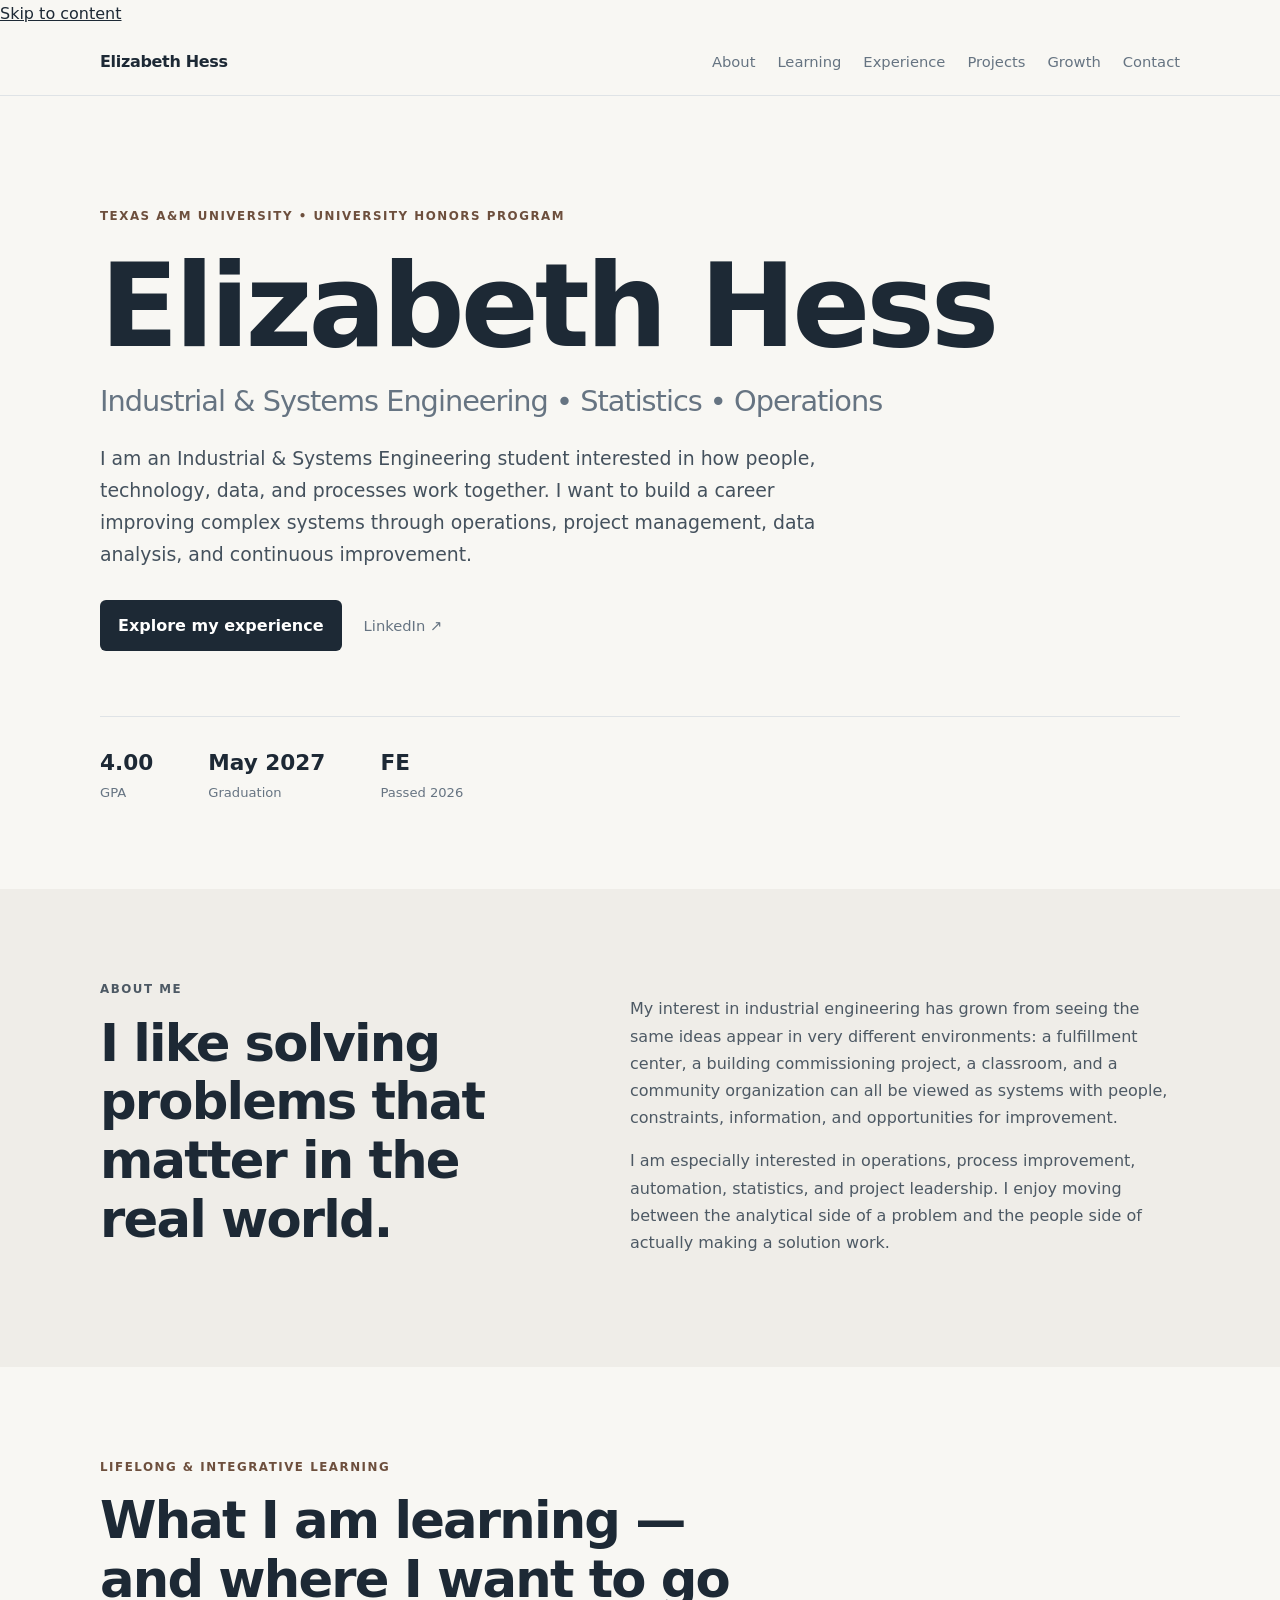
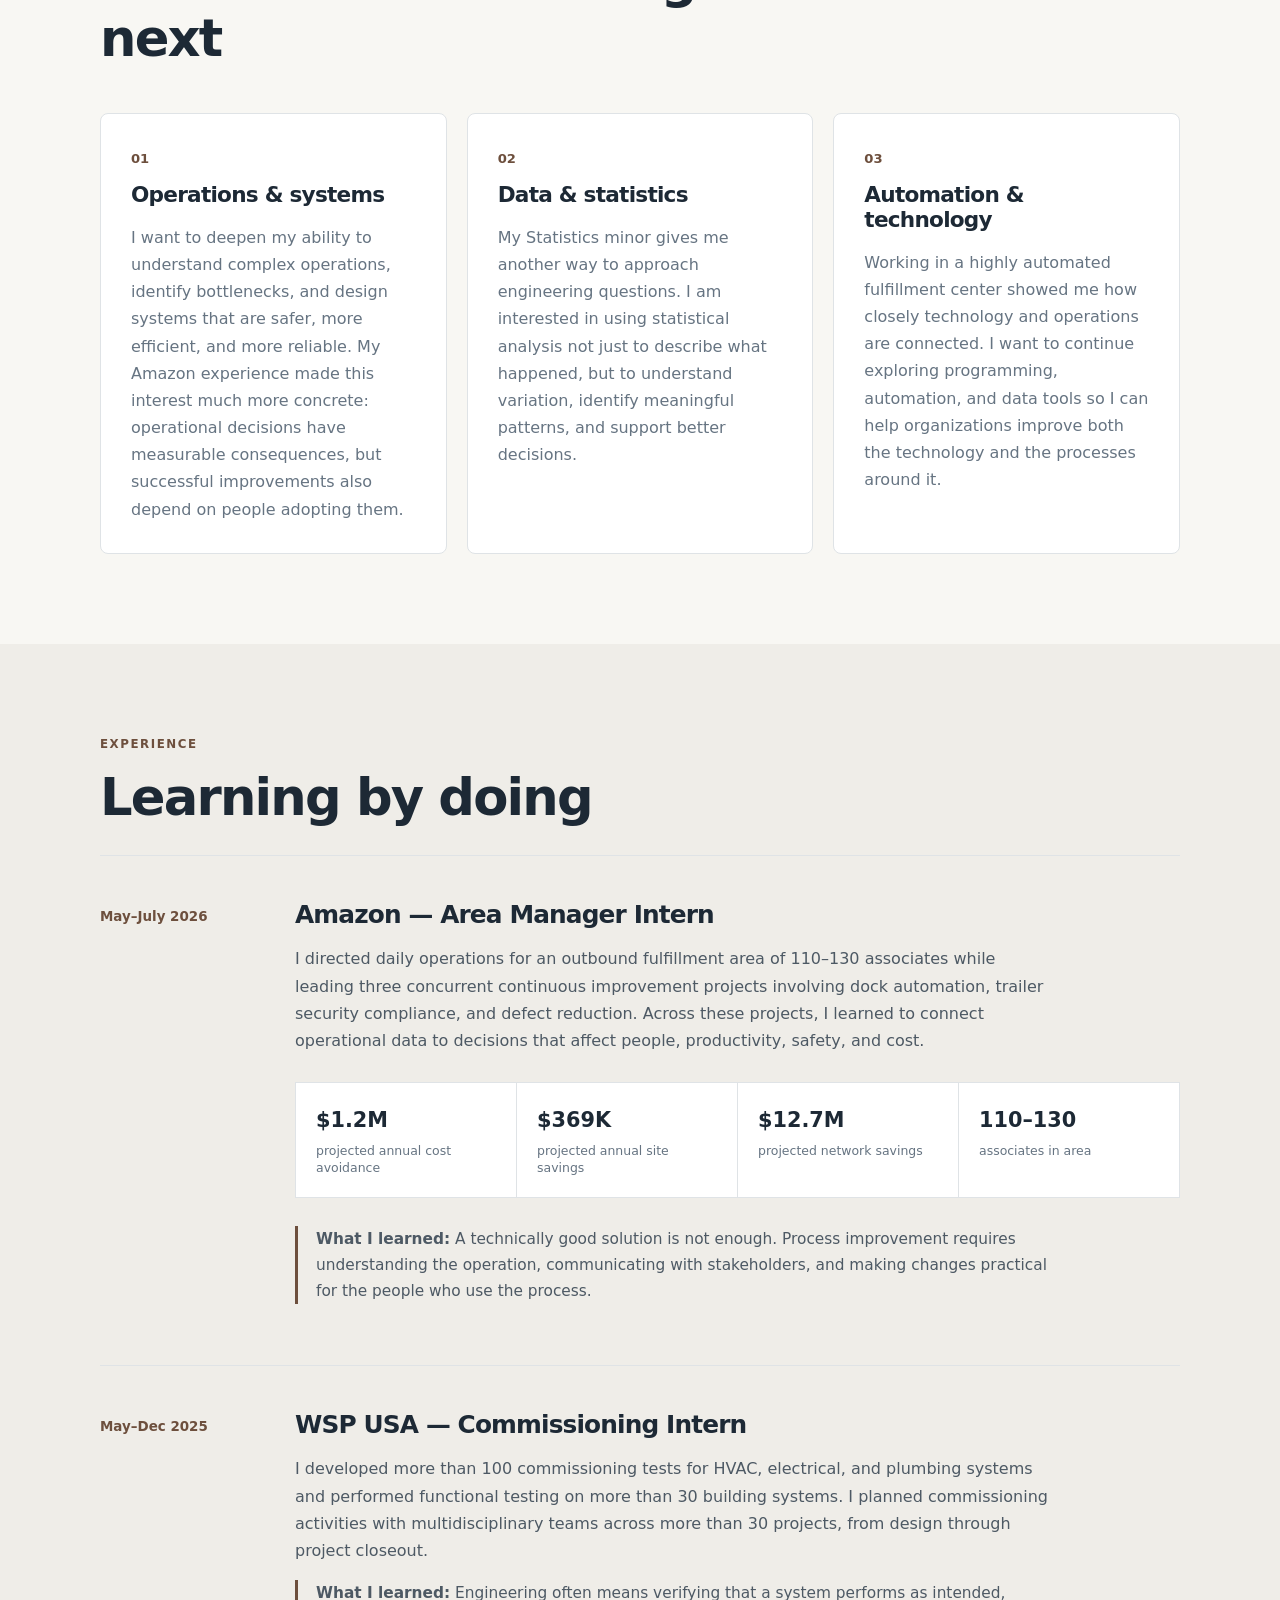
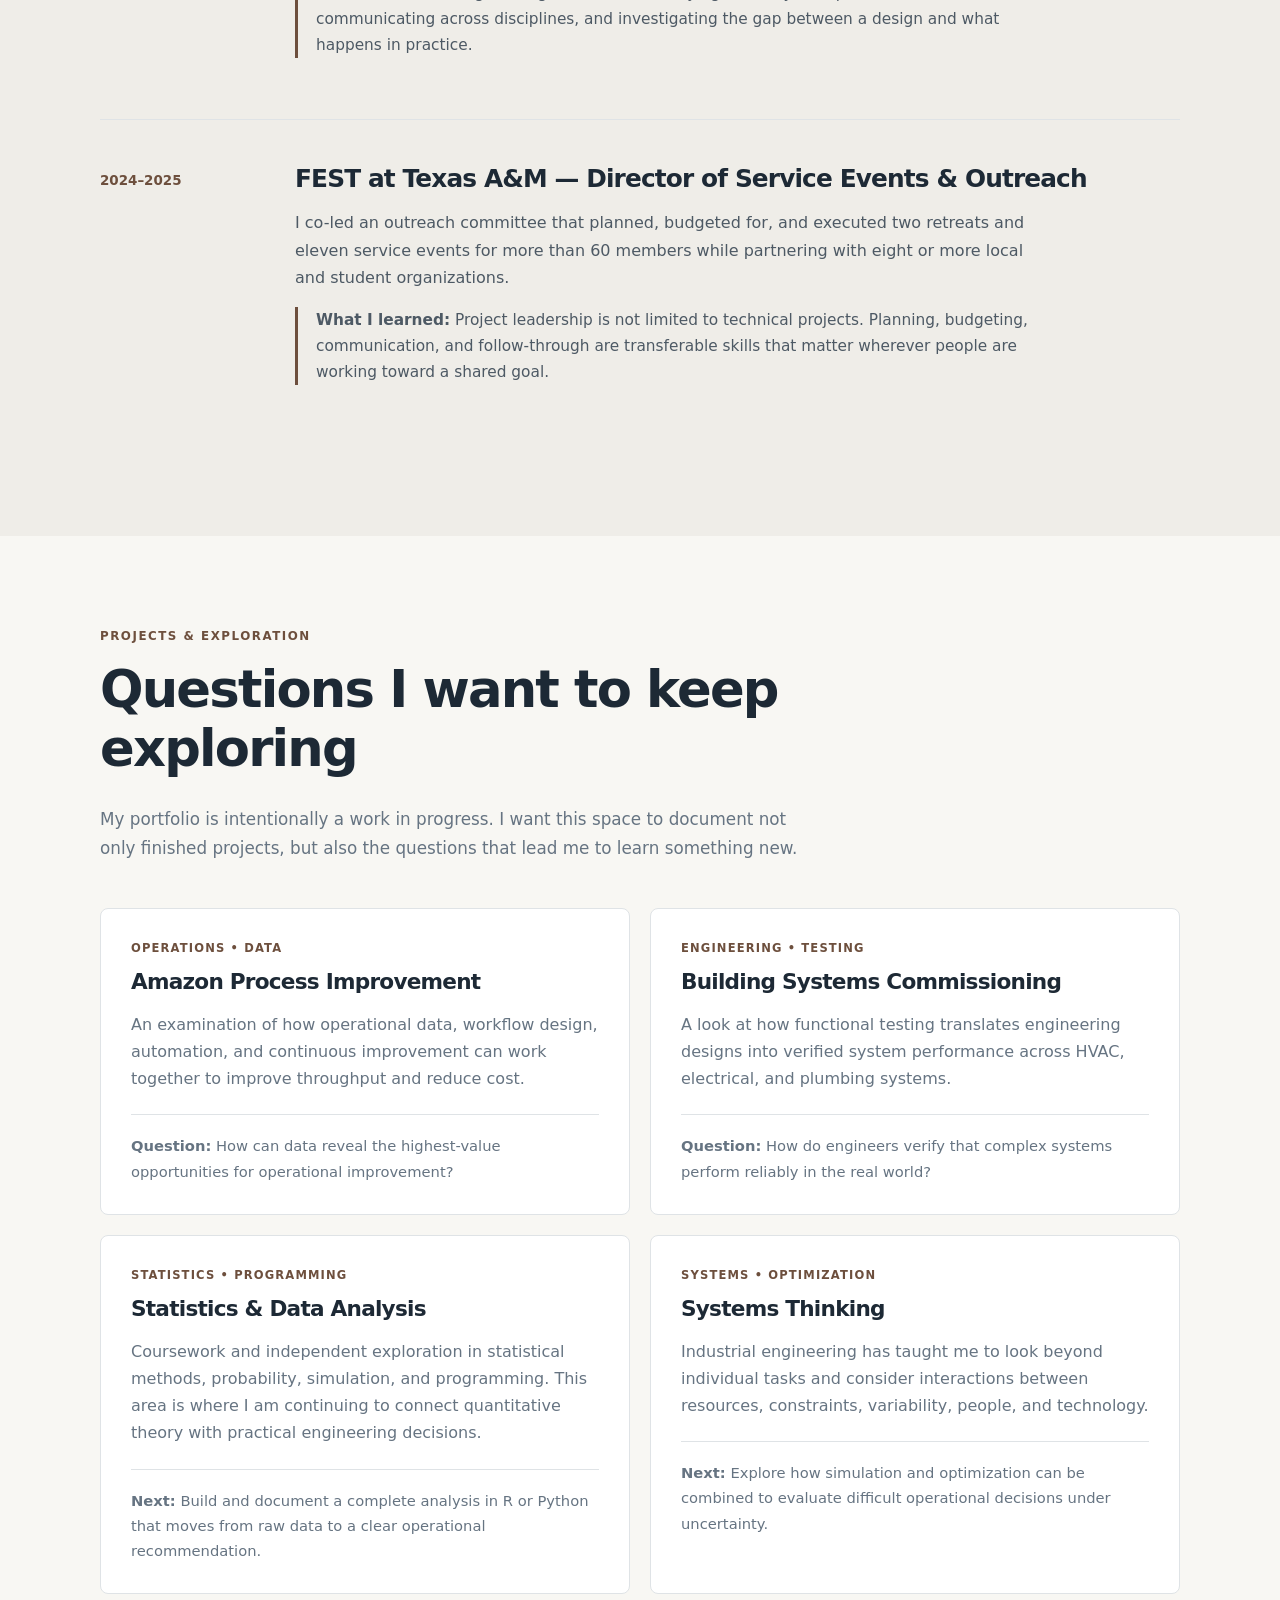
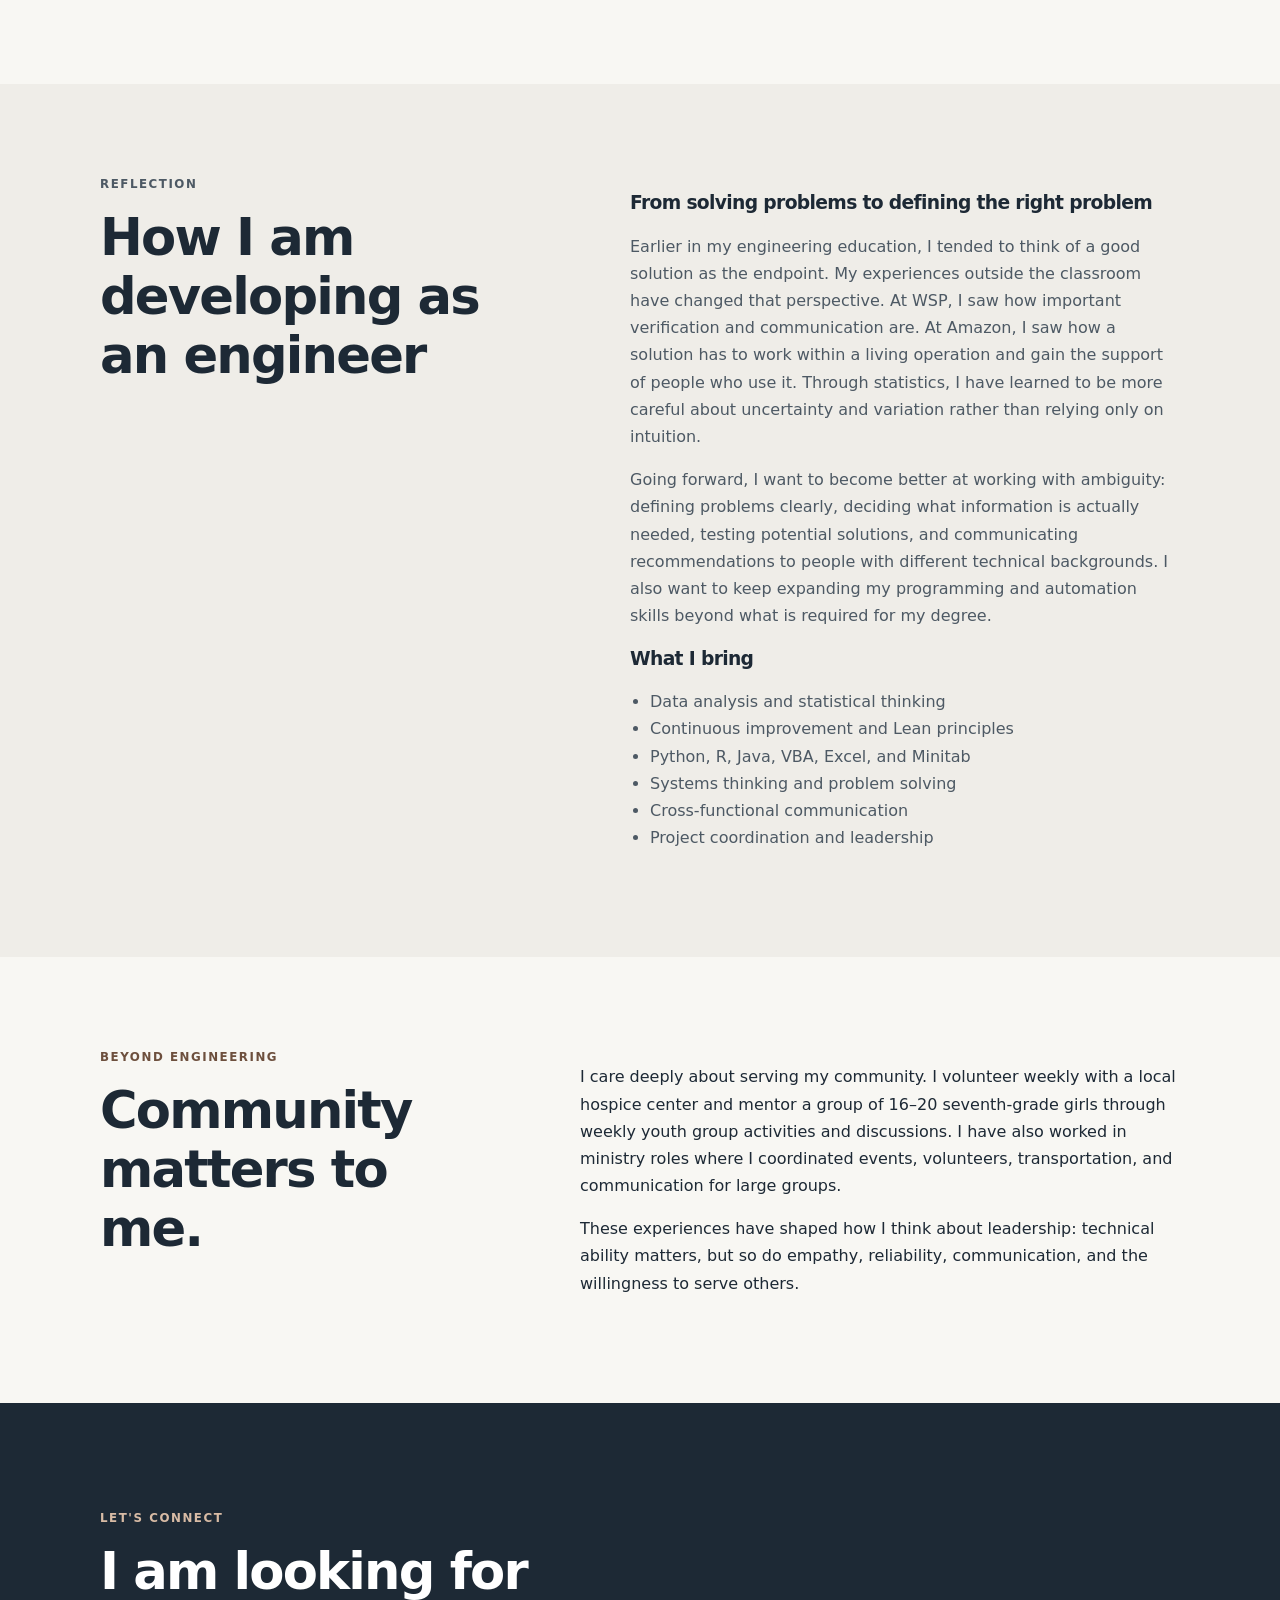
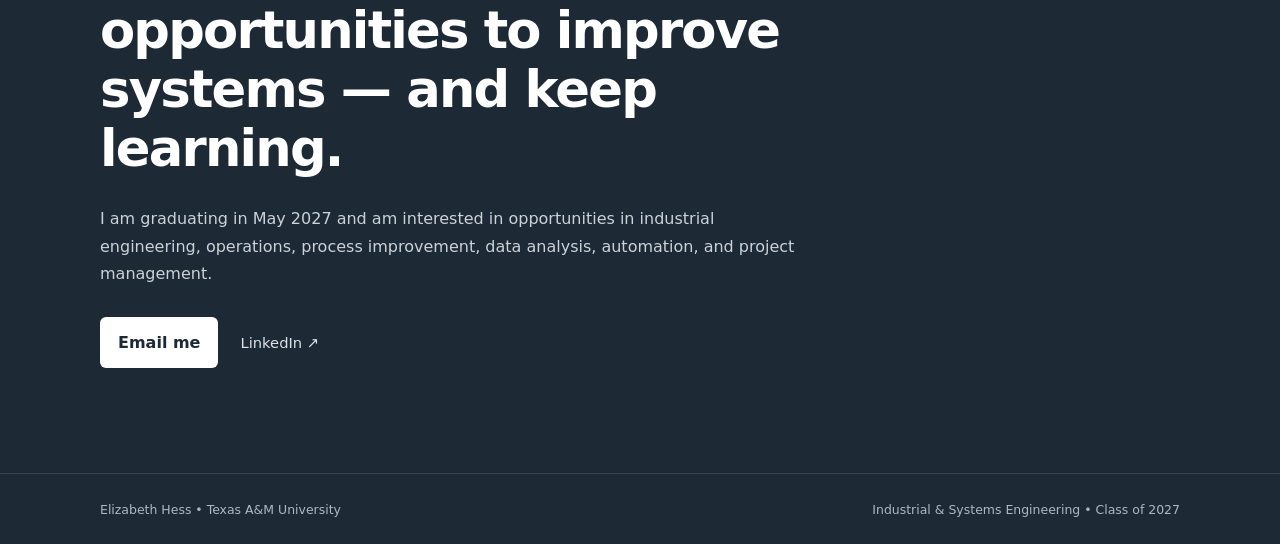
==== index.html @ c986fc55 "Security: add skip link, rel="noopener noreferrer" on external links; minor accessibility attrs" ====
<!DOCTYPE html>
<html lang="en">
<head>
  <meta charset="UTF-8">
  <meta name="viewport" content="width=device-width, initial-scale=1.0">
  <meta name="description" content="Elizabeth Hess — Industrial & Systems Engineering, data, operations, and continuous improvement portfolio.">
  <title>Elizabeth Hess | Industrial & Systems Engineering</title>
  <link rel="stylesheet" href="style.css">
</head>
<body>
  <a class="skip-link" href="#top">Skip to content</a>
  <header class="site-header">
    <nav class="nav container" role="navigation" aria-label="Primary">
      <a class="brand" href="#top">Elizabeth Hess</a>
      <div class="nav-links">
        <a href="#about">About</a>
        <a href="#learning">Learning</a>
        <a href="#experience">Experience</a>
        <a href="#projects">Projects</a>
        <a href="#growth">Growth</a>
        <a href="#contact">Contact</a>
      </div>
    </nav>
  </header>

  <main id="top">
    <section class="hero container">
      <p class="eyebrow">Texas A&amp;M University • University Honors Program</p>
      <h1>Elizabeth Hess</h1>
      <h2>Industrial &amp; Systems Engineering • Statistics • Operations</h2>
      <p class="hero-text">
        I am an Industrial &amp; Systems Engineering student interested in how people,
        technology, data, and processes work together. I want to build a career
        improving complex systems through operations, project management, data analysis,
        and continuous improvement.
      </p>
      <div class="hero-actions">
        <a class="button" href="#experience">Explore my experience</a>
        <a class="text-link" href="https://www.linkedin.com/in/elizabeth-hess572" target="_blank" rel="noopener noreferrer">LinkedIn ↗</a>
      </div>
      <div class="hero-stats">
        <div><strong>4.00</strong><span>GPA</span></div>
        <div><strong>May 2027</strong><span>Graduation</span></div>
        <div><strong>FE</strong><span>Passed 2026</span></div>
      </div>
    </section>

    <section id="about" class="section alt">
      <div class="container two-column">
        <div>
          <p class="eyebrow">About me</p>
          <h2>I like solving problems that matter in the real world.</h2>
        </div>
        <div>
          <p>
            My interest in industrial engineering has grown from seeing the same ideas
            appear in very different environments: a fulfillment center, a building
            commissioning project, a classroom, and a community organization can all
            be viewed as systems with people, constraints, information, and opportunities
            for improvement.
          </p>
          <p>
            I am especially interested in operations, process improvement, automation,
            statistics, and project leadership. I enjoy moving between the analytical
            side of a problem and the people side of actually making a solution work.
          </p>
        </div>
      </div>
    </section>

    <section id="learning" class="section">
      <div class="container">
        <p class="eyebrow">Lifelong &amp; integrative learning</p>
        <h2>What I am learning — and where I want to go next</h2>
        <div class="cards three">
          <article class="card">
            <span class="card-number">01</span>
            <h3>Operations &amp; systems</h3>
            <p>
              I want to deepen my ability to understand complex operations, identify
              bottlenecks, and design systems that are safer, more efficient, and more
              reliable. My Amazon experience made this interest much more concrete:
              operational decisions have measurable consequences, but successful
              improvements also depend on people adopting them.
            </p>
          </article>
          <article class="card">
            <span class="card-number">02</span>
            <h3>Data &amp; statistics</h3>
            <p>
              My Statistics minor gives me another way to approach engineering questions.
              I am interested in using statistical analysis not just to describe what
              happened, but to understand variation, identify meaningful patterns, and
              support better decisions.
            </p>
          </article>
          <article class="card">
            <span class="card-number">03</span>
            <h3>Automation &amp; technology</h3>
            <p>
              Working in a highly automated fulfillment center showed me how closely
              technology and operations are connected. I want to continue exploring
              programming, automation, and data tools so I can help organizations
              improve both the technology and the processes around it.
            </p>
          </article>
        </div>
      </div>
    </section>

    <section id="experience" class="section alt">
      <div class="container">
        <p class="eyebrow">Experience</p>
        <h2>Learning by doing</h2>

        <article class="timeline-item">
          <div class="timeline-date">May–July 2026</div>
          <div>
            <h3>Amazon — Area Manager Intern</h3>
            <p>
              I directed daily operations for an outbound fulfillment area of 110–130
              associates while leading three concurrent continuous improvement projects
              involving dock automation, trailer security compliance, and defect reduction.
              Across these projects, I learned to connect operational data to decisions
              that affect people, productivity, safety, and cost.
            </p>
            <div class="impact-grid">
              <div><strong>$1.2M</strong><span>projected annual cost avoidance</span></div>
              <div><strong>$369K</strong><span>projected annual site savings</span></div>
              <div><strong>$12.7M</strong><span>projected network savings</span></div>
              <div><strong>110–130</strong><span>associates in area</span></div>
            </div>
            <p class="reflection">
              <strong>What I learned:</strong> A technically good solution is not enough.
              Process improvement requires understanding the operation, communicating with
              stakeholders, and making changes practical for the people who use the process.
            </p>
          </div>
        </article>

        <article class="timeline-item">
          <div class="timeline-date">May–Dec 2025</div>
          <div>
            <h3>WSP USA — Commissioning Intern</h3>
            <p>
              I developed more than 100 commissioning tests for HVAC, electrical, and
              plumbing systems and performed functional testing on more than 30 building
              systems. I planned commissioning activities with multidisciplinary teams
              across more than 30 projects, from design through project closeout.
            </p>
            <p class="reflection">
              <strong>What I learned:</strong> Engineering often means verifying that
              a system performs as intended, communicating across disciplines, and
              investigating the gap between a design and what happens in practice.
            </p>
          </div>
        </article>

        <article class="timeline-item">
          <div class="timeline-date">2024–2025</div>
          <div>
            <h3>FEST at Texas A&amp;M — Director of Service Events &amp; Outreach</h3>
            <p>
              I co-led an outreach committee that planned, budgeted for, and executed
              two retreats and eleven service events for more than 60 members while
              partnering with eight or more local and student organizations.
            </p>
            <p class="reflection">
              <strong>What I learned:</strong> Project leadership is not limited to
              technical projects. Planning, budgeting, communication, and follow-through
              are transferable skills that matter wherever people are working toward
              a shared goal.
            </p>
          </div>
        </article>
      </div>
    </section>

    <section id="projects" class="section">
      <div class="container">
        <p class="eyebrow">Projects &amp; exploration</p>
        <h2>Questions I want to keep exploring</h2>
        <p class="section-intro">
          My portfolio is intentionally a work in progress. I want this space to document
          not only finished projects, but also the questions that lead me to learn something
          new.
        </p>

        <div class="cards two">
          <article class="project-card">
            <div class="project-tag">Operations • Data</div>
            <h3>Amazon Process Improvement</h3>
            <p>
              An examination of how operational data, workflow design, automation, and
              continuous improvement can work together to improve throughput and reduce cost.
            </p>
            <p class="project-question">
              <strong>Question:</strong> How can data reveal the highest-value opportunities
              for operational improvement?
            </p>
          </article>

          <article class="project-card">
            <div class="project-tag">Engineering • Testing</div>
            <h3>Building Systems Commissioning</h3>
            <p>
              A look at how functional testing translates engineering designs into verified
              system performance across HVAC, electrical, and plumbing systems.
            </p>
            <p class="project-question">
              <strong>Question:</strong> How do engineers verify that complex systems
              perform reliably in the real world?
            </p>
          </article>

          <article class="project-card">
            <div class="project-tag">Statistics • Programming</div>
            <h3>Statistics &amp; Data Analysis</h3>
            <p>
              Coursework and independent exploration in statistical methods, probability,
              simulation, and programming. This area is where I am continuing to connect
              quantitative theory with practical engineering decisions.
            </p>
            <p class="project-question">
              <strong>Next:</strong> Build and document a complete analysis in R or Python
              that moves from raw data to a clear operational recommendation.
            </p>
          </article>

          <article class="project-card">
            <div class="project-tag">Systems • Optimization</div>
            <h3>Systems Thinking</h3>
            <p>
              Industrial engineering has taught me to look beyond individual tasks and
              consider interactions between resources, constraints, variability, people,
              and technology.
            </p>
            <p class="project-question">
              <strong>Next:</strong> Explore how simulation and optimization can be combined
              to evaluate difficult operational decisions under uncertainty.
            </p>
          </article>
        </div>
      </div>
    </section>

    <section id="growth" class="section alt">
      <div class="container two-column">
        <div>
          <p class="eyebrow">Reflection</p>
          <h2>How I am developing as an engineer</h2>
        </div>
        <div>
          <h3>From solving problems to defining the right problem</h3>
          <p>
            Earlier in my engineering education, I tended to think of a good solution as
            the endpoint. My experiences outside the classroom have changed that perspective.
            At WSP, I saw how important verification and communication are. At Amazon, I saw
            how a solution has to work within a living operation and gain the support of
            people who use it. Through statistics, I have learned to be more careful about
            uncertainty and variation rather than relying only on intuition.
          </p>
          <p>
            Going forward, I want to become better at working with ambiguity: defining
            problems clearly, deciding what information is actually needed, testing
            potential solutions, and communicating recommendations to people with different
            technical backgrounds. I also want to keep expanding my programming and
            automation skills beyond what is required for my degree.
          </p>

          <h3>What I bring</h3>
          <ul class="skill-list">
            <li>Data analysis and statistical thinking</li>
            <li>Continuous improvement and Lean principles</li>
            <li>Python, R, Java, VBA, Excel, and Minitab</li>
            <li>Systems thinking and problem solving</li>
            <li>Cross-functional communication</li>
            <li>Project coordination and leadership</li>
          </ul>
        </div>
      </div>
    </section>

    <section class="section">
      <div class="container community">
        <div>
          <p class="eyebrow">Beyond engineering</p>
          <h2>Community matters to me.</h2>
        </div>
        <div>
          <p>
            I care deeply about serving my community. I volunteer weekly with a local
            hospice center and mentor a group of 16–20 seventh-grade girls through weekly
            youth group activities and discussions. I have also worked in ministry roles
            where I coordinated events, volunteers, transportation, and communication for
            large groups.
          </p>
          <p>
            These experiences have shaped how I think about leadership: technical ability
            matters, but so do empathy, reliability, communication, and the willingness
            to serve others.
          </p>
        </div>
      </div>
    </section>

    <section id="contact" class="contact-section">
      <div class="container contact">
        <p class="eyebrow">Let's connect</p>
        <h2>I am looking for opportunities to improve systems — and keep learning.</h2>
        <p>
          I am graduating in May 2027 and am interested in opportunities in industrial
          engineering, operations, process improvement, data analysis, automation, and
          project management.
        </p>
        <div class="contact-links">
          <a class="button" href="mailto:erhess572@gmail.com">Email me</a>
          <a class="text-link" href="https://www.linkedin.com/in/elizabeth-hess572" target="_blank" rel="noopener noreferrer">LinkedIn ↗</a>
        </div>
      </div>
    </section>
  </main>

  <footer>
    <div class="container footer-inner">
      <span>Elizabeth Hess • Texas A&amp;M University</span>
      <span>Industrial &amp; Systems Engineering • Class of 2027</span>
    </div>
  </footer>
</body>
</html>
---- style.css ----
* {
  box-sizing: border-box;
}

:root {
  --ink: #1d2935;
  --muted: #667482;
  --paper: #f8f7f3;
  --white: #ffffff;
  --line: #dfe3e6;
  --accent: #6d4f3d;
  --accent-light: #eee8e2;
  --max: 1080px;
}

html {
  scroll-behavior: smooth;
}

body {
  margin: 0;
  font-family: Inter, ui-sans-serif, system-ui, -apple-system, BlinkMacSystemFont, "Segoe UI", sans-serif;
  color: var(--ink);
  background: var(--paper);
  line-height: 1.7;
}

a {
  color: inherit;
}

.container {
  width: min(var(--max), calc(100% - 40px));
  margin: 0 auto;
}

.site-header {
  position: sticky;
  top: 0;
  z-index: 10;
  background: rgba(248, 247, 243, 0.94);
  backdrop-filter: blur(12px);
  border-bottom: 1px solid var(--line);
}

.nav {
  min-height: 68px;
  display: flex;
  align-items: center;
  justify-content: space-between;
  gap: 24px;
}

.brand {
  font-weight: 750;
  text-decoration: none;
  letter-spacing: -0.02em;
}

.nav-links {
  display: flex;
  gap: 22px;
  flex-wrap: wrap;
}

.nav-links a,
.text-link {
  text-decoration: none;
  color: var(--muted);
  font-size: 0.92rem;
}

.nav-links a:hover,
.text-link:hover {
  color: var(--ink);
}

.hero {
  padding: 110px 0 85px;
}

.eyebrow {
  margin: 0 0 14px;
  color: var(--accent);
  text-transform: uppercase;
  letter-spacing: 0.13em;
  font-size: 0.74rem;
  font-weight: 800;
}

h1, h2, h3 {
  line-height: 1.15;
  letter-spacing: -0.035em;
}

h1 {
  font-size: clamp(3.6rem, 9vw, 7.2rem);
  margin: 0;
  font-weight: 800;
}

.hero h2 {
  font-size: clamp(1.25rem, 2.5vw, 1.8rem);
  font-weight: 500;
  color: var(--muted);
  margin: 12px 0 24px;
}

.hero-text {
  max-width: 720px;
  font-size: 1.18rem;
  color: #44515d;
}

.hero-actions,
.contact-links {
  display: flex;
  align-items: center;
  gap: 22px;
  margin-top: 30px;
}

.button {
  display: inline-block;
  padding: 12px 18px;
  background: var(--ink);
  color: white;
  border-radius: 6px;
  text-decoration: none;
  font-weight: 700;
}

.button:hover {
  transform: translateY(-1px);
}

.hero-stats {
  display: flex;
  gap: 55px;
  margin-top: 65px;
  padding-top: 28px;
  border-top: 1px solid var(--line);
}

.hero-stats div {
  display: flex;
  flex-direction: column;
}

.hero-stats strong {
  font-size: 1.35rem;
}

.hero-stats span {
  color: var(--muted);
  font-size: 0.82rem;
}

.section {
  padding: 90px 0;
}

.section.alt {
  background: #efede8;
}

.section h2,
.contact-section h2 {
  max-width: 700px;
  font-size: clamp(2rem, 4vw, 3.2rem);
  margin: 0 0 28px;
}

.two-column {
  display: grid;
  grid-template-columns: 0.9fr 1.1fr;
  gap: 80px;
}

.two-column p {
  color: #4d5964;
}

.cards {
  display: grid;
  gap: 20px;
  margin-top: 45px;
}

.cards.three {
  grid-template-columns: repeat(3, 1fr);
}

.cards.two {
  grid-template-columns: repeat(2, 1fr);
}

.card,
.project-card {
  background: var(--white);
  border: 1px solid var(--line);
  border-radius: 8px;
  padding: 30px;
}

.card-number {
  color: var(--accent);
  font-weight: 800;
  font-size: 0.82rem;
}

.card h3,
.project-card h3 {
  font-size: 1.35rem;
  margin: 12px 0;
}

.card p,
.project-card p {
  color: var(--muted);
  margin-bottom: 0;
}

.section-intro {
  max-width: 720px;
  color: var(--muted);
  font-size: 1.05rem;
}

.timeline-item {
  display: grid;
  grid-template-columns: 150px 1fr;
  gap: 45px;
  padding: 45px 0;
  border-top: 1px solid var(--line);
}

.timeline-item h3 {
  margin: 0 0 15px;
  font-size: 1.55rem;
}

.timeline-item p {
  max-width: 760px;
  color: #4d5964;
}

.timeline-date {
  color: var(--accent);
  font-size: 0.84rem;
  font-weight: 750;
  padding-top: 5px;
}

.impact-grid {
  display: grid;
  grid-template-columns: repeat(4, 1fr);
  gap: 1px;
  margin: 28px 0;
  background: var(--line);
  border: 1px solid var(--line);
}

.impact-grid div {
  background: var(--white);
  padding: 20px;
}

.impact-grid strong,
.impact-grid span {
  display: block;
}

.impact-grid strong {
  font-size: 1.3rem;
}

.impact-grid span {
  color: var(--muted);
  font-size: 0.78rem;
  line-height: 1.35;
  margin-top: 5px;
}

.reflection {
  border-left: 3px solid var(--accent);
  padding-left: 18px;
  font-size: 0.96rem;
}

.project-card {
  min-height: 260px;
}

.project-tag {
  color: var(--accent);
  text-transform: uppercase;
  font-size: 0.72rem;
  font-weight: 800;
  letter-spacing: 0.1em;
}

.project-question {
  margin-top: 22px;
  padding-top: 18px;
  border-top: 1px solid var(--line);
  font-size: 0.92rem;
}

.skill-list {
  padding-left: 20px;
  color: #4d5964;
}

.community {
  display: grid;
  grid-template-columns: 0.8fr 1.2fr;
  gap: 80px;
}

.contact-section {
  padding: 105px 0;
  background: var(--ink);
  color: white;
}

.contact-section .eyebrow {
  color: #d8bba5;
}

.contact-section h2 {
  color: white;
}

.contact-section p {
  max-width: 700px;
  color: #cbd2d8;
}

.contact-section .button {
  background: white;
  color: var(--ink);
}

.contact-section .text-link {
  color: #dce2e6;
}

footer {
  background: var(--ink);
  color: #aeb8c0;
  border-top: 1px solid #39444e;
}

.footer-inner {
  min-height: 70px;
  display: flex;
  justify-content: space-between;
  align-items: center;
  gap: 20px;
  font-size: 0.78rem;
}

@media (max-width: 820px) {
  .nav {
    align-items: flex-start;
    padding: 15px 0;
    flex-direction: column;
  }

  .nav-links {
    gap: 12px;
  }

  .two-column,
  .community,
  .cards.three,
  .cards.two {
    grid-template-columns: 1fr;
    gap: 30px;
  }

  .hero {
    padding-top: 75px;
  }

  .hero-stats {
    gap: 28px;
    flex-wrap: wrap;
  }

  .timeline-item {
    grid-template-columns: 1fr;
    gap: 8px;
  }

  .impact-grid {
    grid-template-columns: repeat(2, 1fr);
  }

  .footer-inner {
    padding: 18px 0;
    flex-direction: column;
    align-items: flex-start;
  }
}

@media (max-width: 480px) {
  .container {
    width: min(var(--max), calc(100% - 28px));
  }

  .hero-stats {
    display: grid;
    grid-template-columns: repeat(2, 1fr);
  }

  .impact-grid {
    grid-template-columns: 1fr;
  }
}
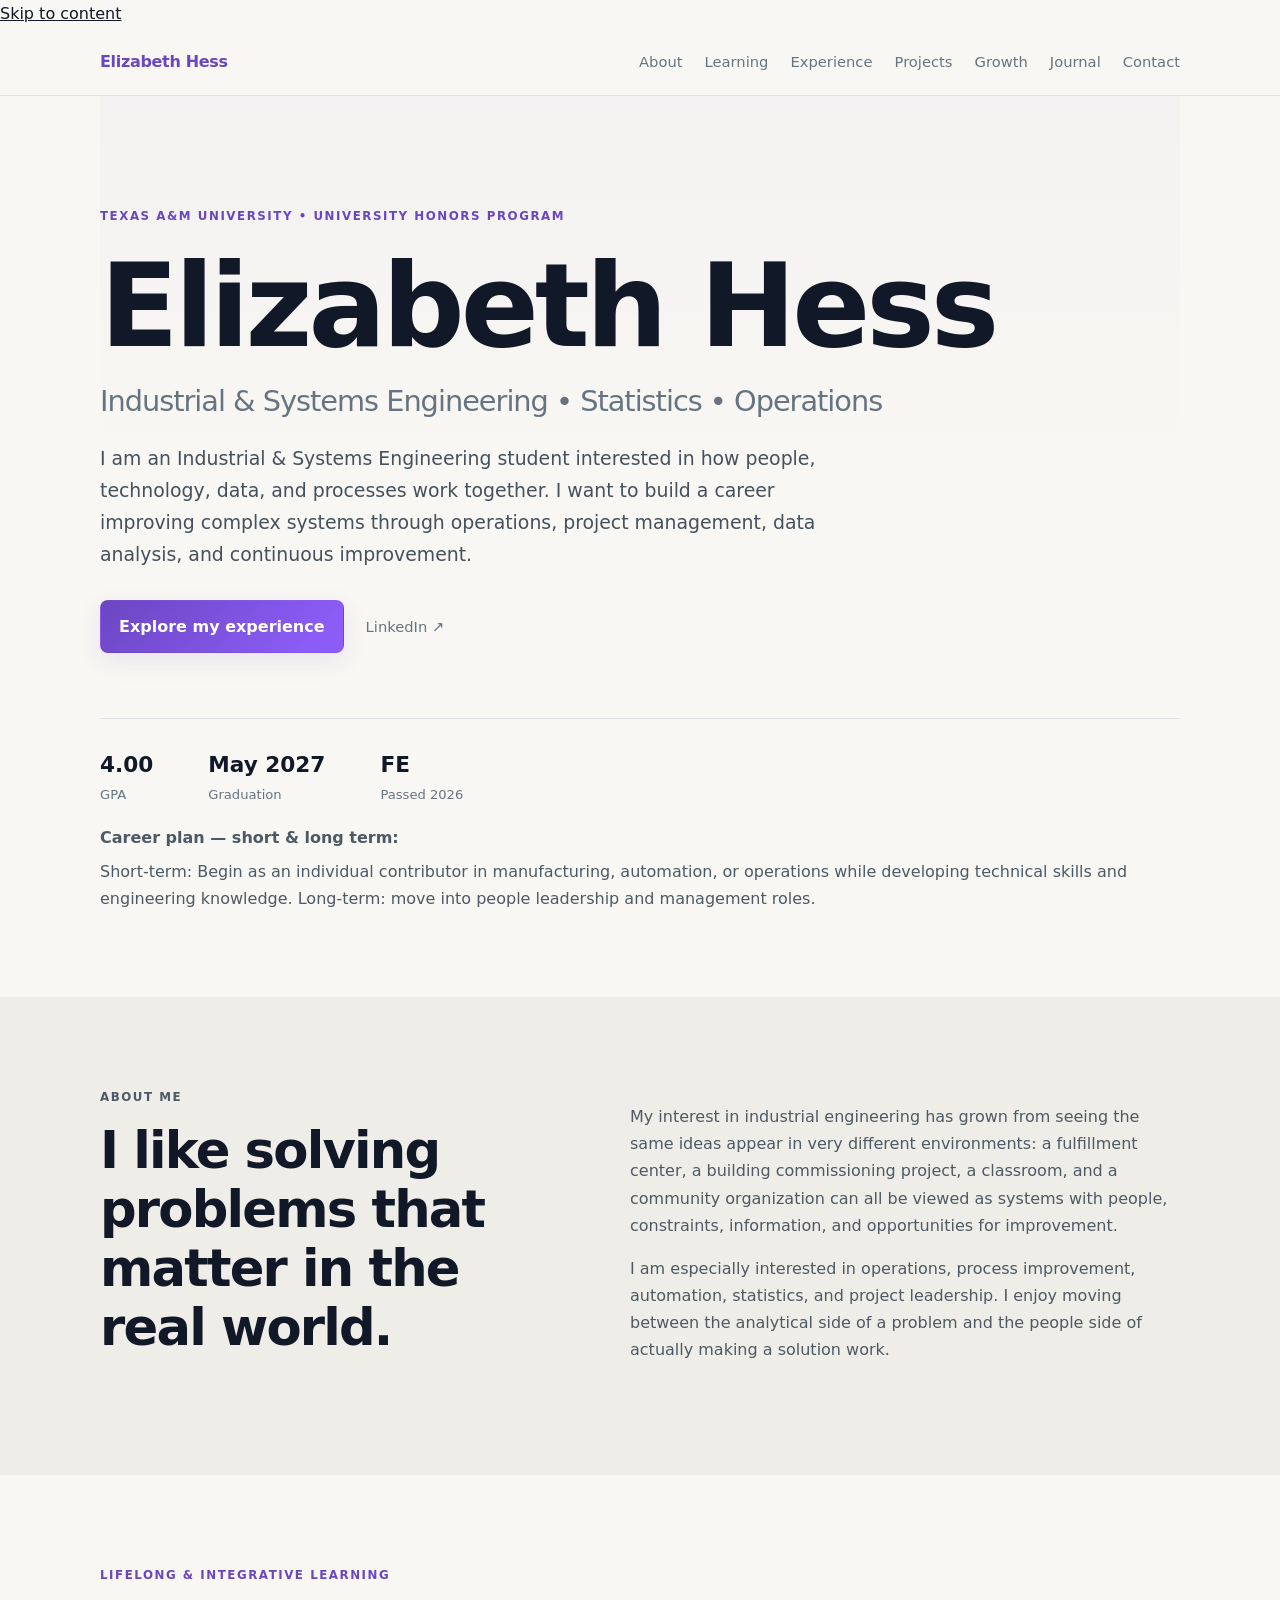
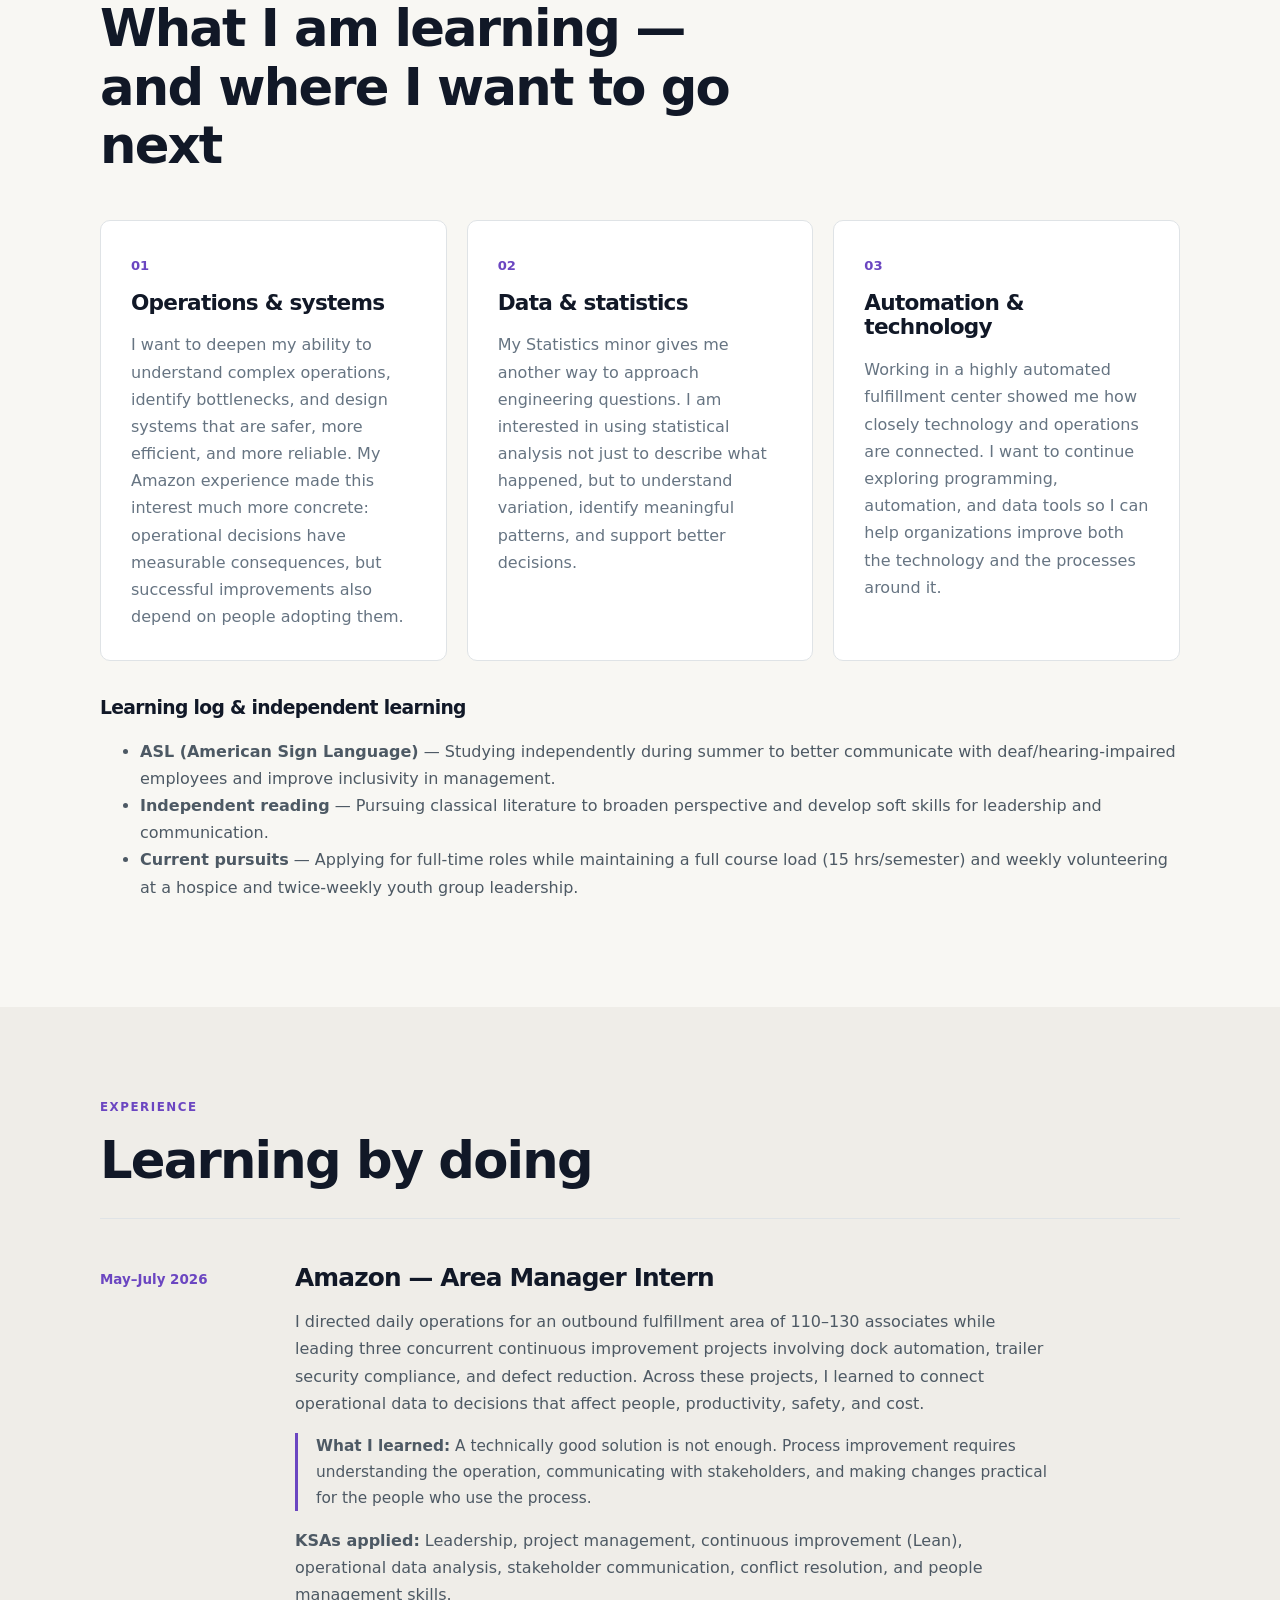
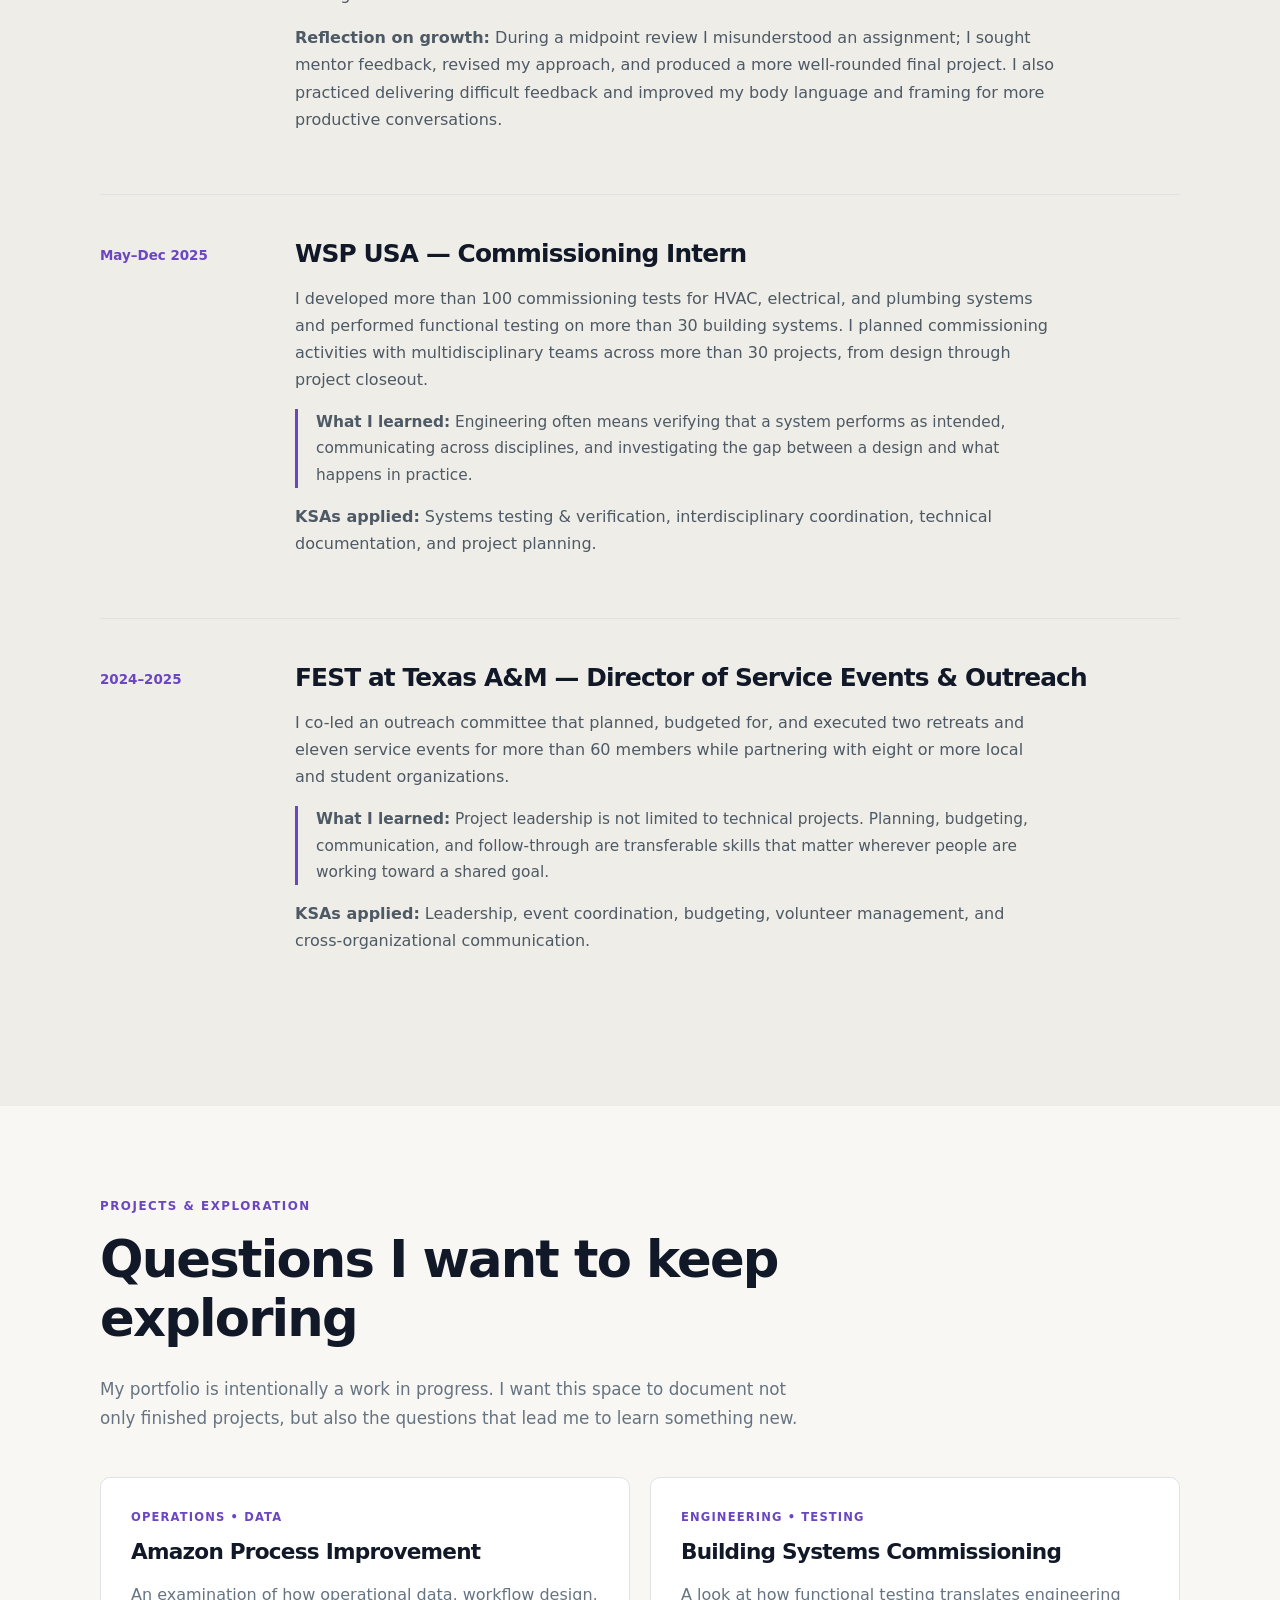
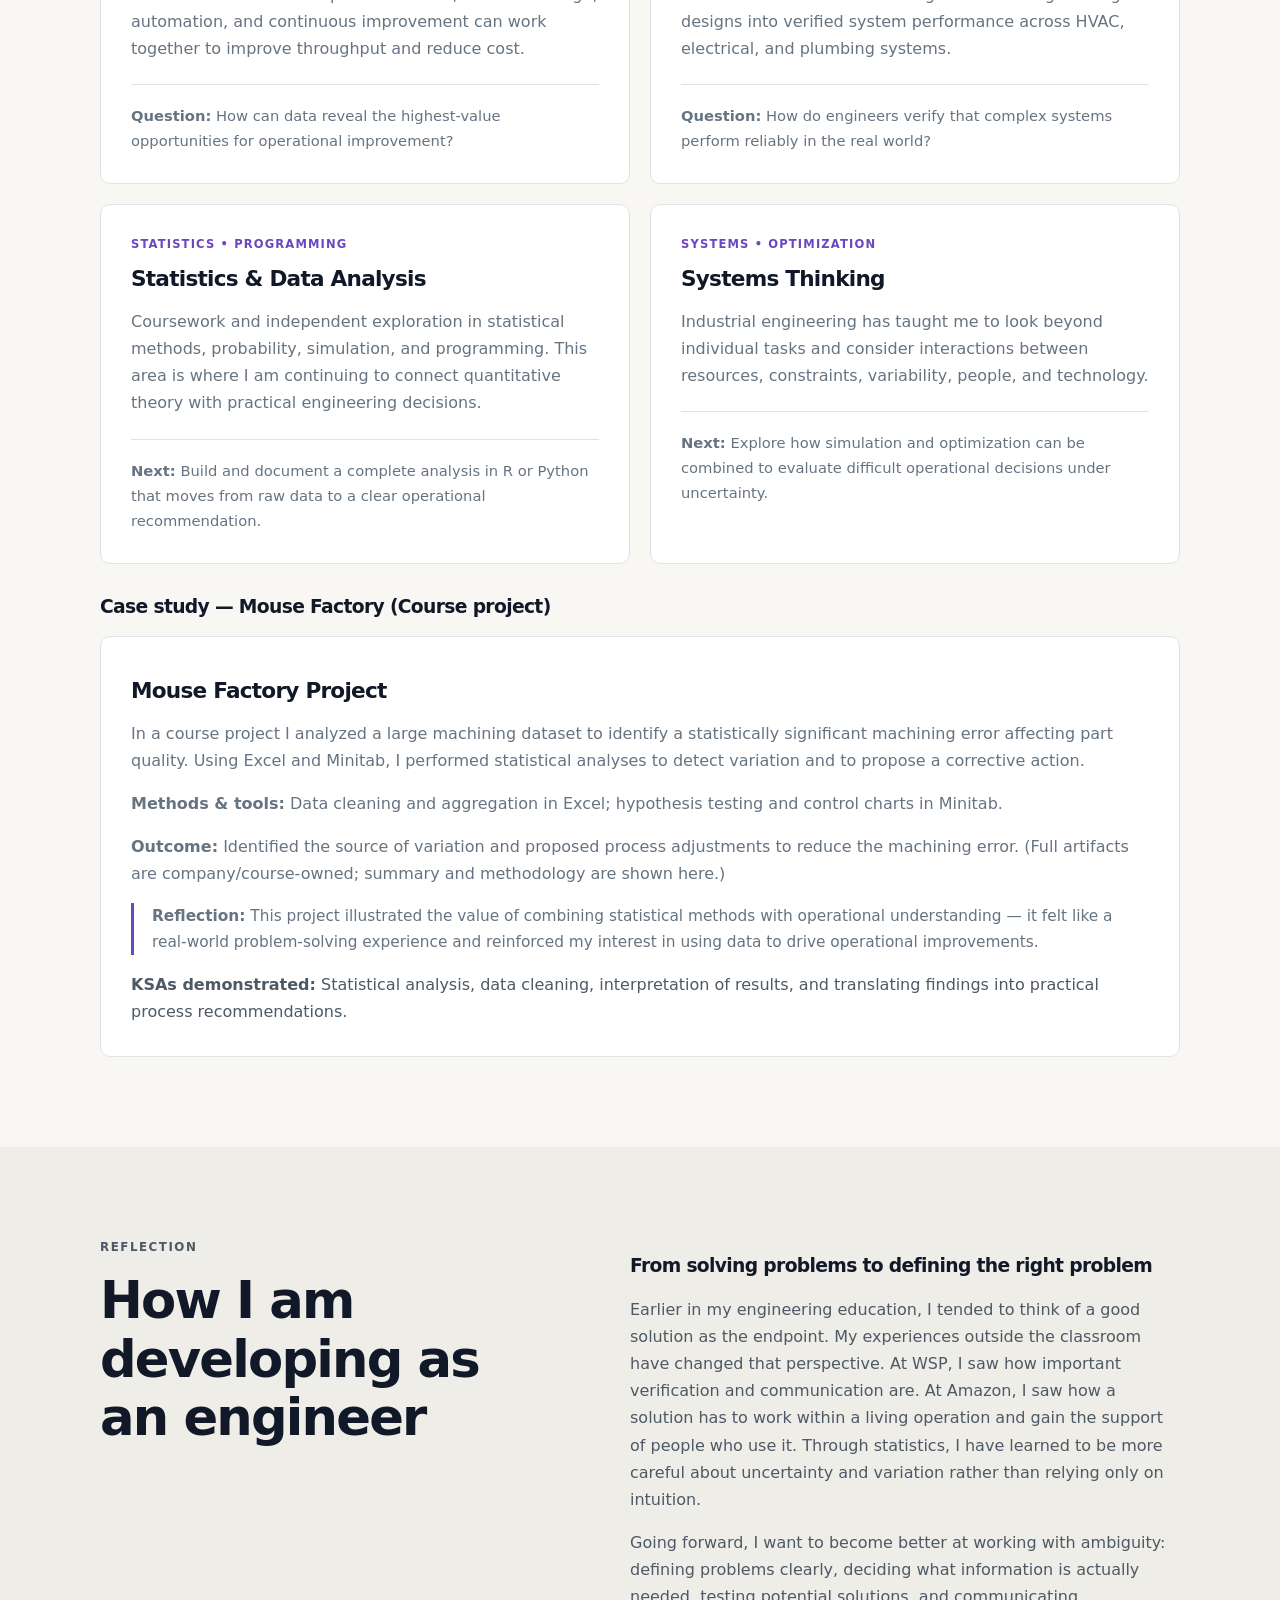
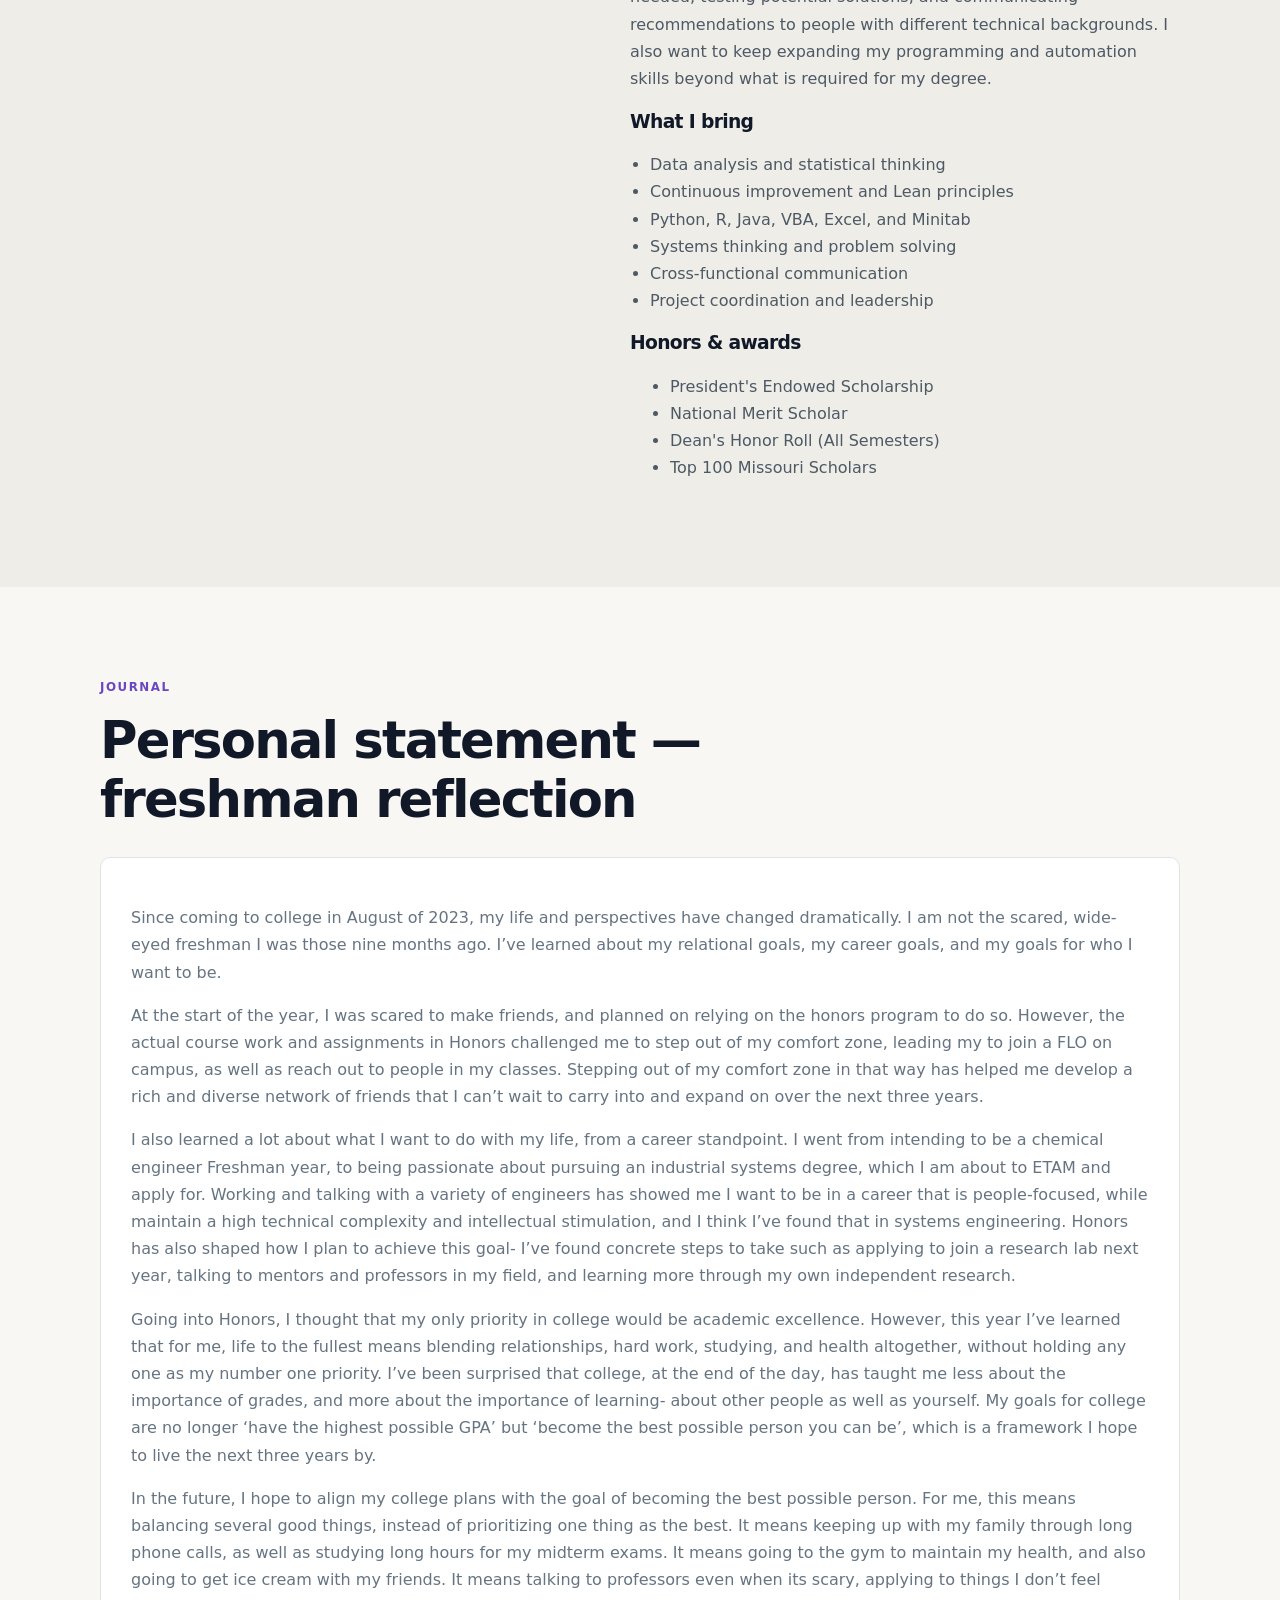
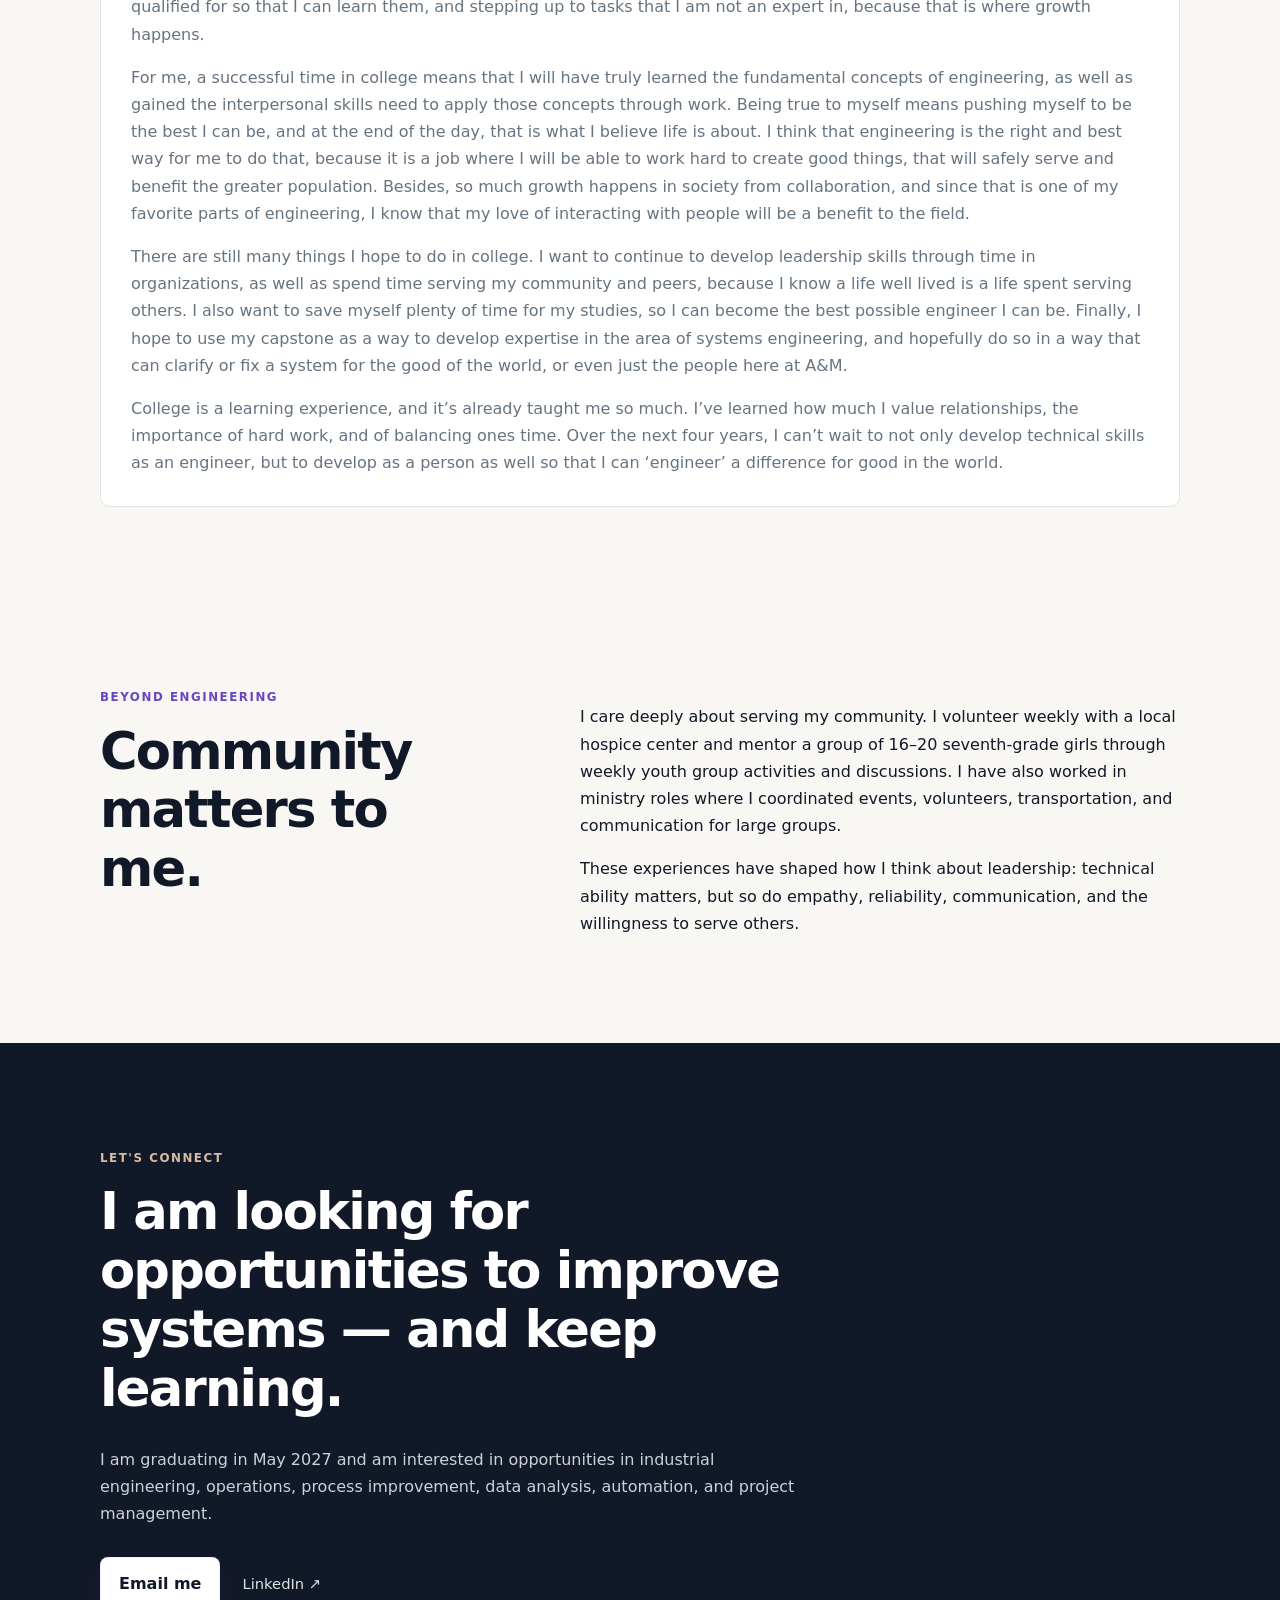
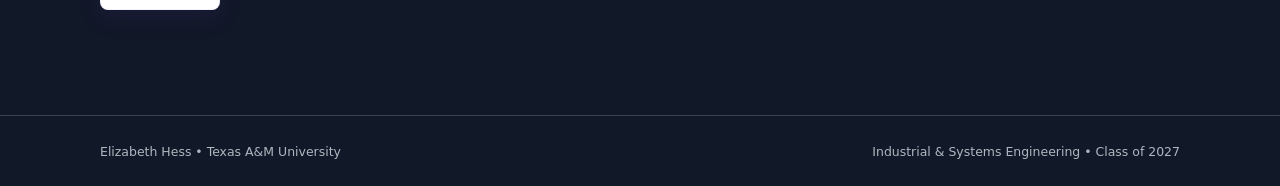
==== commit ead73e9d: "Add rubric-based content: career plan, learning log, mouse factory case study, honors, freshman jour" ====
--- a/index.html
+++ b/index.html
@@ -18,6 +18,7 @@
         <a href="#experience">Experience</a>
         <a href="#projects">Projects</a>
         <a href="#growth">Growth</a>
+        <a href="#journal">Journal</a>
         <a href="#contact">Contact</a>
       </div>
     </nav>
@@ -43,6 +44,10 @@
         <div><strong>May 2027</strong><span>Graduation</span></div>
         <div><strong>FE</strong><span>Passed 2026</span></div>
       </div>
+      <div class="career-goals" style="margin-top:18px; color: #4d5964;">
+        <strong>Career plan — short &amp; long term:</strong>
+        <p style="margin:6px 0 0;">Short-term: Begin as an individual contributor in manufacturing, automation, or operations while developing technical skills and engineering knowledge. Long-term: move into people leadership and management roles.</p>
+      </div>
     </section>
 
     <section id="about" class="section alt">
@@ -105,6 +110,15 @@
             </p>
           </article>
         </div>
+
+        <div class="learning-log" style="margin-top:36px;">
+          <h3>Learning log &amp; independent learning</h3>
+          <ul style="color:#4d5964;">
+            <li><strong>ASL (American Sign Language)</strong> — Studying independently during summer to better communicate with deaf/hearing-impaired employees and improve inclusivity in management.</li>
+            <li><strong>Independent reading</strong> — Pursuing classical literature to broaden perspective and develop soft skills for leadership and communication.</li>
+            <li><strong>Current pursuits</strong> — Applying for full-time roles while maintaining a full course load (15 hrs/semester) and weekly volunteering at a hospice and twice-weekly youth group leadership.</li>
+          </ul>
+        </div>
       </div>
     </section>
 
@@ -124,17 +138,13 @@
               Across these projects, I learned to connect operational data to decisions
               that affect people, productivity, safety, and cost.
             </p>
-            <div class="impact-grid">
-              <div><strong>$1.2M</strong><span>projected annual cost avoidance</span></div>
-              <div><strong>$369K</strong><span>projected annual site savings</span></div>
-              <div><strong>$12.7M</strong><span>projected network savings</span></div>
-              <div><strong>110–130</strong><span>associates in area</span></div>
-            </div>
             <p class="reflection">
               <strong>What I learned:</strong> A technically good solution is not enough.
               Process improvement requires understanding the operation, communicating with
               stakeholders, and making changes practical for the people who use the process.
             </p>
+            <p style="margin-top:10px;color:#4d5964;"><strong>KSAs applied:</strong> Leadership, project management, continuous improvement (Lean), operational data analysis, stakeholder communication, conflict resolution, and people management skills.</p>
+            <p style="color:#4d5964;"><strong>Reflection on growth:</strong> During a midpoint review I misunderstood an assignment; I sought mentor feedback, revised my approach, and produced a more well-rounded final project. I also practiced delivering difficult feedback and improved my body language and framing for more productive conversations.</p>
           </div>
         </article>
 
@@ -153,6 +163,7 @@
               a system performs as intended, communicating across disciplines, and
               investigating the gap between a design and what happens in practice.
             </p>
+            <p style="margin-top:10px;color:#4d5964;"><strong>KSAs applied:</strong> Systems testing & verification, interdisciplinary coordination, technical documentation, and project planning.</p>
           </div>
         </article>
 
@@ -171,6 +182,7 @@
               are transferable skills that matter wherever people are working toward
               a shared goal.
             </p>
+            <p style="margin-top:10px;color:#4d5964;"><strong>KSAs applied:</strong> Leadership, event coordination, budgeting, volunteer management, and cross-organizational communication.</p>
           </div>
         </article>
       </div>
@@ -240,7 +252,23 @@
               to evaluate difficult operational decisions under uncertainty.
             </p>
           </article>
-        </div>
+
+        </div>
+
+        <div style="margin-top:32px;">
+          <h3>Case study — Mouse Factory (Course project)</h3>
+          <article class="card" style="margin-top:12px;">
+            <h3>Mouse Factory Project</h3>
+            <p>
+              In a course project I analyzed a large machining dataset to identify a statistically significant machining error affecting part quality. Using Excel and Minitab, I performed statistical analyses to detect variation and to propose a corrective action.
+            </p>
+            <p><strong>Methods &amp; tools:</strong> Data cleaning and aggregation in Excel; hypothesis testing and control charts in Minitab.</p>
+            <p><strong>Outcome:</strong> Identified the source of variation and proposed process adjustments to reduce the machining error. (Full artifacts are company/course-owned; summary and methodology are shown here.)</p>
+            <p class="reflection"><strong>Reflection:</strong> This project illustrated the value of combining statistical methods with operational understanding — it felt like a real-world problem-solving experience and reinforced my interest in using data to drive operational improvements.</p>
+            <p style="color:#4d5964;"><strong>KSAs demonstrated:</strong> Statistical analysis, data cleaning, interpretation of results, and translating findings into practical process recommendations.</p>
+          </article>
+        </div>
+
       </div>
     </section>
 
@@ -277,7 +305,40 @@
             <li>Cross-functional communication</li>
             <li>Project coordination and leadership</li>
           </ul>
-        </div>
+
+          <h3 style="margin-top:18px;">Honors &amp; awards</h3>
+          <ul style="color:#4d5964;">
+            <li>President's Endowed Scholarship</li>
+            <li>National Merit Scholar</li>
+            <li>Dean's Honor Roll (All Semesters)</li>
+            <li>Top 100 Missouri Scholars</li>
+          </ul>
+
+        </div>
+      </div>
+    </section>
+
+    <section id="journal" class="section">
+      <div class="container">
+        <p class="eyebrow">Journal</p>
+        <h2>Personal statement — freshman reflection</h2>
+        <article class="card" style="margin-top:12px; color:#4d5964;">
+          <p>Since coming to college in August of 2023, my life and perspectives have changed dramatically. I am not the scared, wide-eyed freshman I was those nine months ago. I’ve learned about my relational goals, my career goals, and my goals for who I want to be.</p>
+
+          <p>At the start of the year, I was scared to make friends, and planned on relying on the honors program to do so. However, the actual course work and assignments in Honors challenged me to step out of my comfort zone, leading my to join a FLO on campus, as well as reach out to people in my classes. Stepping out of my comfort zone in that way has helped me develop a rich and diverse network of friends that I can’t wait to carry into and expand on over the next three years.</p>
+
+          <p>I also learned a lot about what I want to do with my life, from a career standpoint. I went from intending to be a chemical engineer Freshman year, to being passionate about pursuing an industrial systems degree, which I am about to ETAM and apply for. Working and talking with a variety of engineers has showed me I want to be in a career that is people-focused, while maintain a high technical complexity and intellectual stimulation, and I think I’ve found that in systems engineering. Honors has also shaped how I plan to achieve this goal- I’ve found concrete steps to take such as applying to join a research lab next year, talking to mentors and professors in my field, and learning more through my own independent research.</p>
+
+          <p>Going into Honors, I thought that my only priority in college would be academic excellence. However, this year I’ve learned that for me, life to the fullest means blending relationships, hard work, studying, and health altogether, without holding any one as my number one priority. I’ve been surprised that college, at the end of the day, has taught me less about the importance of grades, and more about the importance of learning- about other people as well as yourself. My goals for college are no longer ‘have the highest possible GPA’ but ‘become the best possible person you can be’, which is a framework I hope to live the next three years by.</p>
+
+          <p>In the future, I hope to align my college plans with the goal of becoming the best possible person. For me, this means balancing several good things, instead of prioritizing one thing as the best. It means keeping up with my family through long phone calls, as well as studying long hours for my midterm exams. It means going to the gym to maintain my health, and also going to get ice cream with my friends. It means talking to professors even when its scary, applying to things I don’t feel qualified for so that I can learn them, and stepping up to tasks that I am not an expert in, because that is where growth happens.</p>
+
+          <p>For me, a successful time in college means that I will have truly learned the fundamental concepts of engineering, as well as gained the interpersonal skills need to apply those concepts through work. Being true to myself means pushing myself to be the best I can be, and at the end of the day, that is what I believe life is about. I think that engineering is the right and best way for me to do that, because it is a job where I will be able to work hard to create good things, that will safely serve and benefit the greater population. Besides, so much growth happens in society from collaboration, and since that is one of my favorite parts of engineering, I know that my love of interacting with people will be a benefit to the field.</p>
+
+          <p>There are still many things I hope to do in college. I want to continue to develop leadership skills through time in organizations, as well as spend time serving my community and peers, because I know a life well lived is a life spent serving others. I also want to save myself plenty of time for my studies, so I can become the best possible engineer I can be. Finally, I hope to use my capstone as a way to develop expertise in the area of systems engineering, and hopefully do so in a way that can clarify or fix a system for the good of the world, or even just the people here at A&amp;M.</p>
+
+          <p>College is a learning experience, and it’s already taught me so much. I’ve learned how much I value relationships, the importance of hard work, and of balancing ones time. Over the next four years, I can’t wait to not only develop technical skills as an engineer, but to develop as a person as well so that I can ‘engineer’ a difference for good in the world.</p>
+        </article>
       </div>
     </section>
 
--- a/style.css
+++ b/style.css
@@ -3,19 +3,24 @@
 }
 
 :root {
-  --ink: #1d2935;
+  --ink: #111827;
   --muted: #667482;
   --paper: #f8f7f3;
   --white: #ffffff;
   --line: #dfe3e6;
-  --accent: #6d4f3d;
-  --accent-light: #eee8e2;
+  --accent: #6b46c1;         /* purple */
+  --accent-light: #efeaff;   /* very light purple */
   --max: 1080px;
 }
 
 html {
   scroll-behavior: smooth;
 }
+
+/* transitions & accessible focus */
+* { transition: background-color .18s ease, color .18s ease, transform .12s ease; }
+:focus { outline: none; }
+:focus-visible { outline: 3px solid rgba(107,70,193,0.14); outline-offset: 3px; }
 
 body {
   margin: 0;
@@ -55,6 +60,7 @@
   font-weight: 750;
   text-decoration: none;
   letter-spacing: -0.02em;
+  color: var(--accent);
 }
 
 .nav-links {
@@ -77,6 +83,7 @@
 
 .hero {
   padding: 110px 0 85px;
+  background: linear-gradient(180deg, rgba(107,70,193,0.03), transparent 40%);
 }
 
 .eyebrow {
@@ -123,15 +130,18 @@
 .button {
   display: inline-block;
   padding: 12px 18px;
-  background: var(--ink);
-  color: white;
-  border-radius: 6px;
+  background: linear-gradient(135deg, var(--accent), #8b5cf6 85%);
+  color: var(--white);
+  border-radius: 8px;
   text-decoration: none;
   font-weight: 700;
+  box-shadow: 0 8px 24px rgba(107,70,193,0.10);
+  border: 1px solid rgba(107,70,193,0.08);
 }
 
 .button:hover {
-  transform: translateY(-1px);
+  transform: translateY(-4px);
+  box-shadow: 0 14px 40px rgba(107,70,193,0.12);
 }
 
 .hero-stats {
@@ -199,8 +209,9 @@
 .project-card {
   background: var(--white);
   border: 1px solid var(--line);
-  border-radius: 8px;
+  border-radius: 10px;
   padding: 30px;
+  transition: transform .18s ease, box-shadow .18s ease;
 }
 
 .card-number {
@@ -219,6 +230,11 @@
 .project-card p {
   color: var(--muted);
   margin-bottom: 0;
+}
+
+.card:hover, .project-card:hover {
+  transform: translateY(-6px);
+  box-shadow: 0 10px 30px rgba(19,20,24,0.06);
 }
 
 .section-intro {
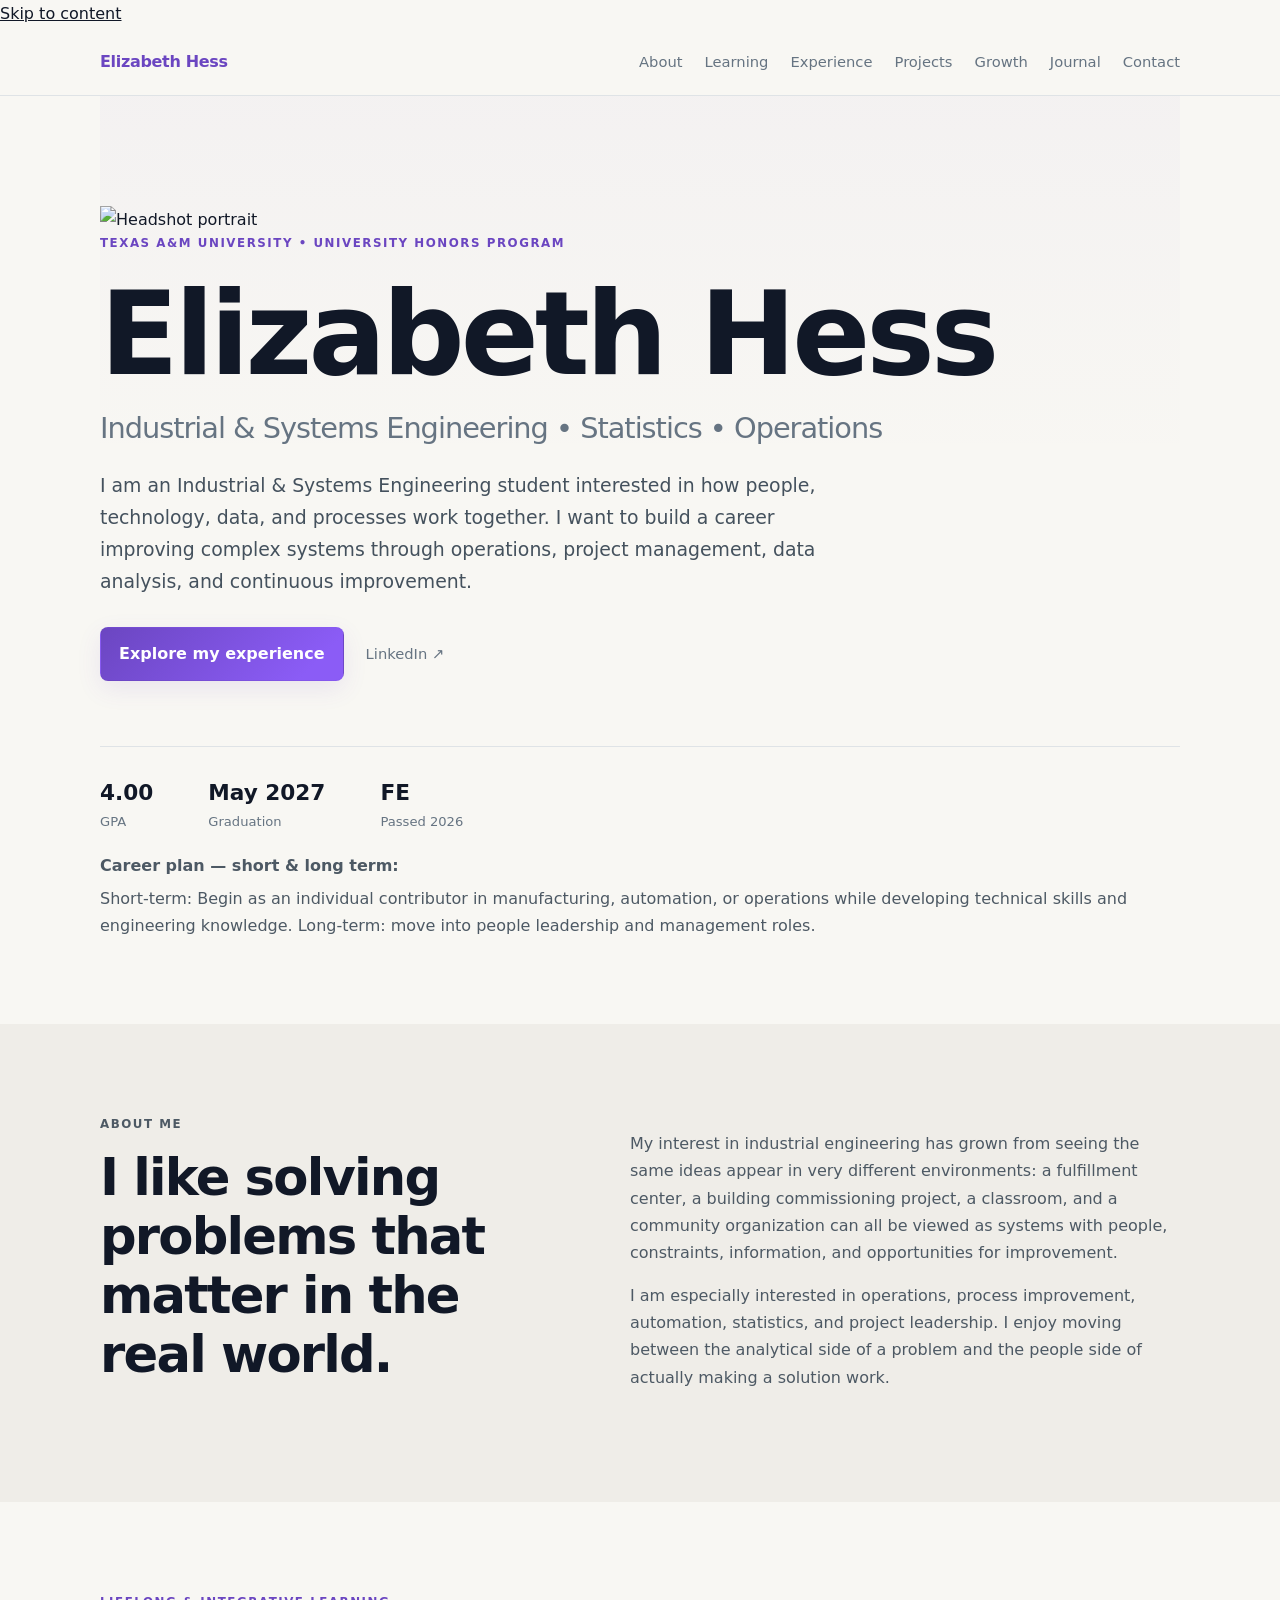
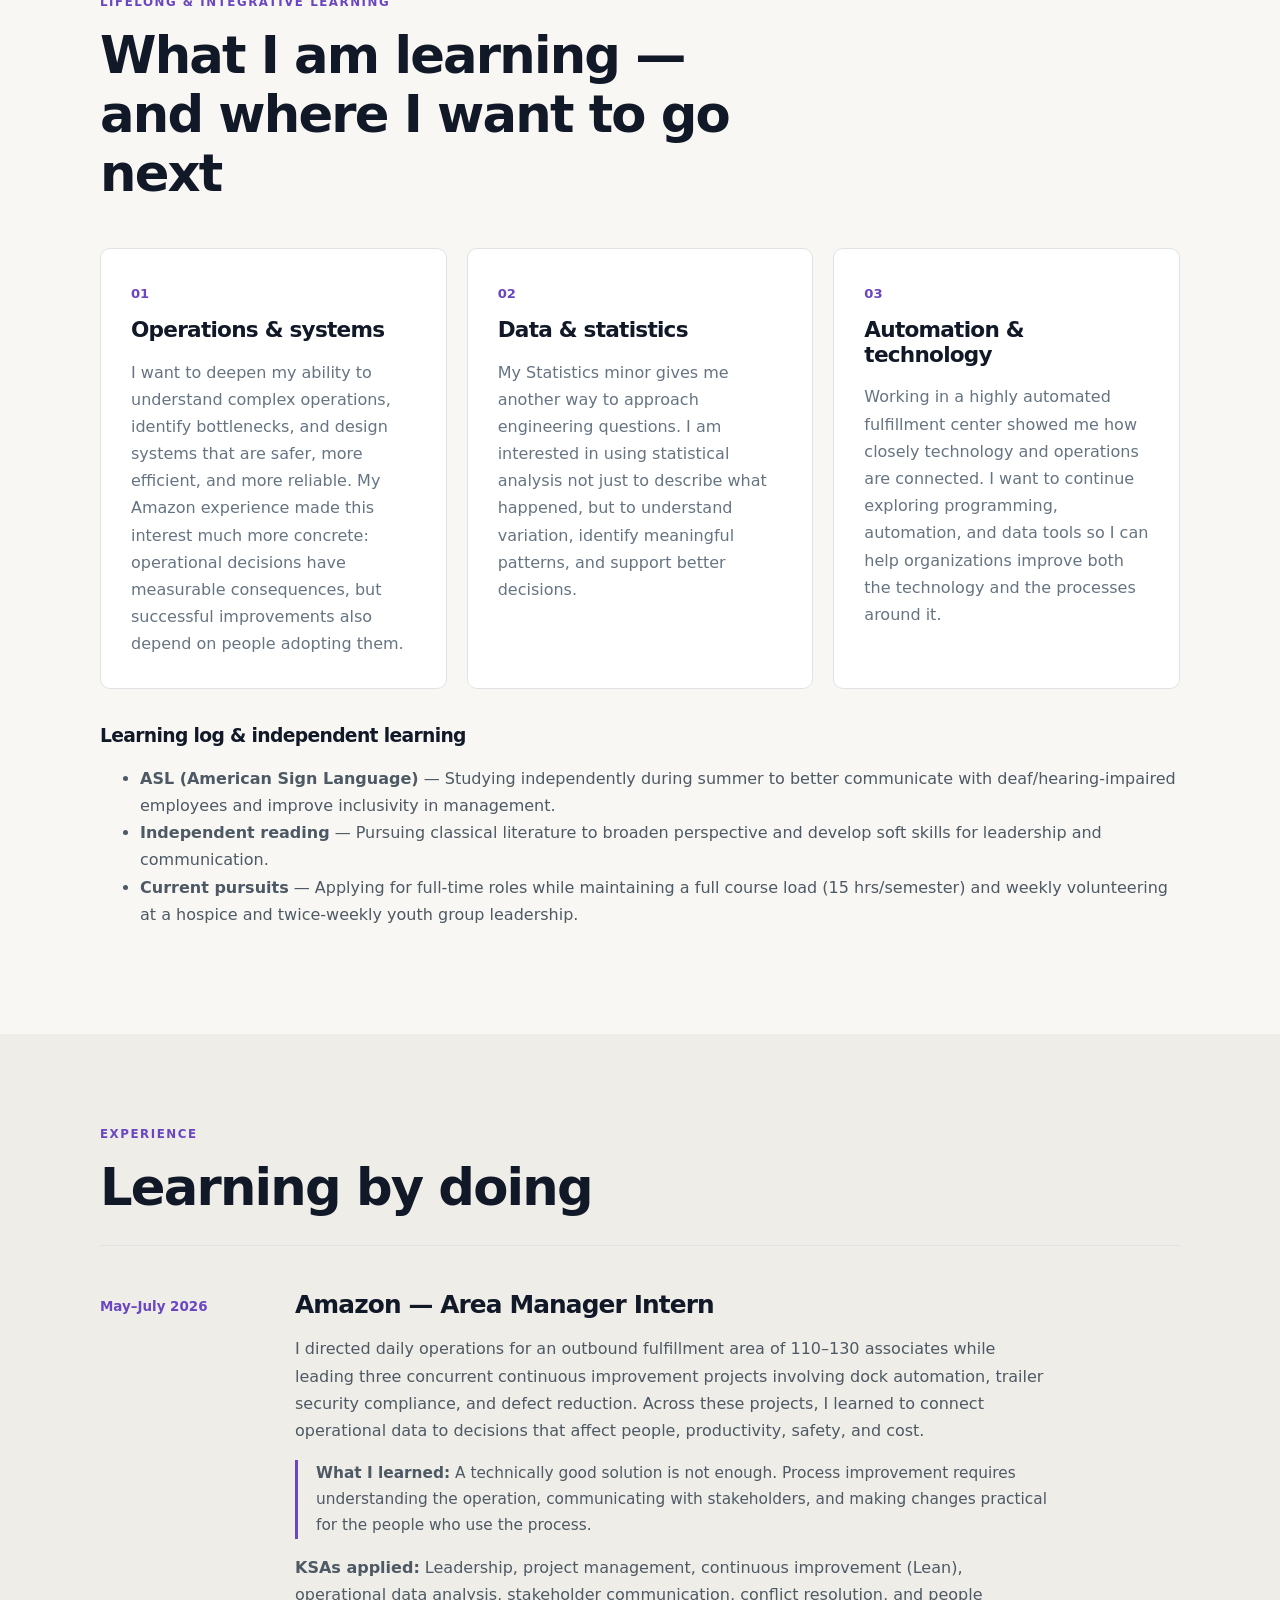
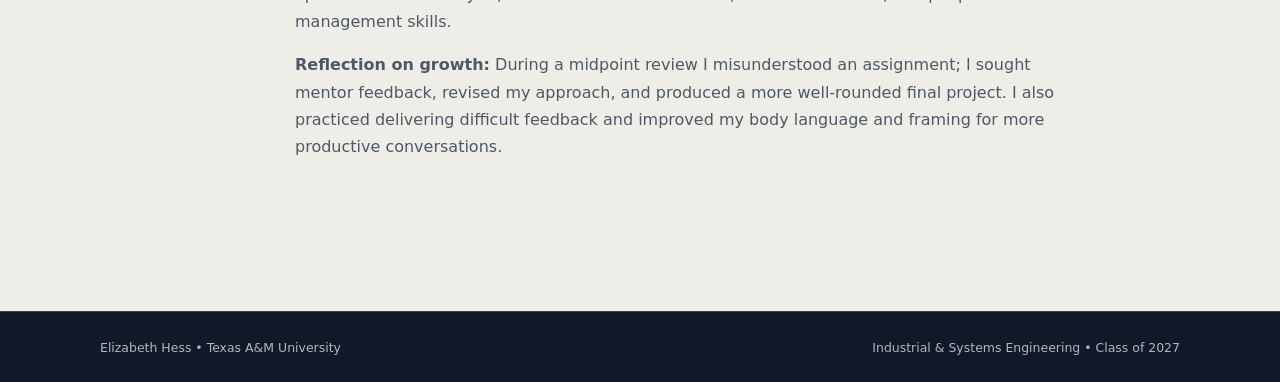
==== commit 6525e3a4: "Add headshot img tag and hero layout (headshot placeholder at /images/headshot.jpg)" ====
--- a/index.html
+++ b/index.html
@@ -4,7 +4,7 @@
   <meta charset="UTF-8">
   <meta name="viewport" content="width=device-width, initial-scale=1.0">
   <meta name="description" content="Elizabeth Hess — Industrial & Systems Engineering, data, operations, and continuous improvement portfolio.">
-  <title>Elizabeth Hess | Industrial & Systems Engineering</title>
+  <title>Elizabeth Hess | Industrial &amp; Systems Engineering</title>
   <link rel="stylesheet" href="style.css">
 </head>
 <body>
@@ -26,29 +26,36 @@
 
   <main id="top">
     <section class="hero container">
-      <p class="eyebrow">Texas A&amp;M University • University Honors Program</p>
-      <h1>Elizabeth Hess</h1>
-      <h2>Industrial &amp; Systems Engineering • Statistics • Operations</h2>
-      <p class="hero-text">
-        I am an Industrial &amp; Systems Engineering student interested in how people,
-        technology, data, and processes work together. I want to build a career
-        improving complex systems through operations, project management, data analysis,
-        and continuous improvement.
-      </p>
-      <div class="hero-actions">
-        <a class="button" href="#experience">Explore my experience</a>
-        <a class="text-link" href="https://www.linkedin.com/in/elizabeth-hess572" target="_blank" rel="noopener noreferrer">LinkedIn ↗</a>
-      </div>
-      <div class="hero-stats">
-        <div><strong>4.00</strong><span>GPA</span></div>
-        <div><strong>May 2027</strong><span>Graduation</span></div>
-        <div><strong>FE</strong><span>Passed 2026</span></div>
-      </div>
-      <div class="career-goals" style="margin-top:18px; color: #4d5964;">
-        <strong>Career plan — short &amp; long term:</strong>
-        <p style="margin:6px 0 0;">Short-term: Begin as an individual contributor in manufacturing, automation, or operations while developing technical skills and engineering knowledge. Long-term: move into people leadership and management roles.</p>
+      <!-- Headshot: place file at /images/headshot.jpg in the repo -->
+      <img class="headshot" src="images/headshot.jpg" alt="Headshot portrait" />
+
+      <div class="hero-text-block">
+        <p class="eyebrow">Texas A&amp;M University • University Honors Program</p>
+        <h1>Elizabeth Hess</h1>
+        <h2>Industrial &amp; Systems Engineering • Statistics • Operations</h2>
+        <p class="hero-text">
+          I am an Industrial &amp; Systems Engineering student interested in how people,
+          technology, data, and processes work together. I want to build a career
+          improving complex systems through operations, project management, data analysis,
+          and continuous improvement.
+        </p>
+        <div class="hero-actions">
+          <a class="button" href="#experience">Explore my experience</a>
+          <a class="text-link" href="https://www.linkedin.com/in/elizabeth-hess572" target="_blank" rel="noopener noreferrer">LinkedIn ↗</a>
+        </div>
+        <div class="hero-stats">
+          <div><strong>4.00</strong><span>GPA</span></div>
+          <div><strong>May 2027</strong><span>Graduation</span></div>
+          <div><strong>FE</strong><span>Passed 2026</span></div>
+        </div>
+        <div class="career-goals" style="margin-top:18px; color: #4d5964;">
+          <strong>Career plan — short &amp; long term:</strong>
+          <p style="margin:6px 0 0;">Short-term: Begin as an individual contributor in manufacturing, automation, or operations while developing technical skills and engineering knowledge. Long-term: move into people leadership and management roles.</p>
+        </div>
       </div>
     </section>
+
+    <!-- rest of page unchanged -->
 
     <section id="about" class="section alt">
       <div class="container two-column">
@@ -122,6 +129,8 @@
       </div>
     </section>
 
+    <!-- experiences, projects, journal, etc. remain the same as previously committed -->
+
     <section id="experience" class="section alt">
       <div class="container">
         <p class="eyebrow">Experience</p>
@@ -148,238 +157,13 @@
           </div>
         </article>
 
-        <article class="timeline-item">
-          <div class="timeline-date">May–Dec 2025</div>
-          <div>
-            <h3>WSP USA — Commissioning Intern</h3>
-            <p>
-              I developed more than 100 commissioning tests for HVAC, electrical, and
-              plumbing systems and performed functional testing on more than 30 building
-              systems. I planned commissioning activities with multidisciplinary teams
-              across more than 30 projects, from design through project closeout.
-            </p>
-            <p class="reflection">
-              <strong>What I learned:</strong> Engineering often means verifying that
-              a system performs as intended, communicating across disciplines, and
-              investigating the gap between a design and what happens in practice.
-            </p>
-            <p style="margin-top:10px;color:#4d5964;"><strong>KSAs applied:</strong> Systems testing & verification, interdisciplinary coordination, technical documentation, and project planning.</p>
-          </div>
-        </article>
-
-        <article class="timeline-item">
-          <div class="timeline-date">2024–2025</div>
-          <div>
-            <h3>FEST at Texas A&amp;M — Director of Service Events &amp; Outreach</h3>
-            <p>
-              I co-led an outreach committee that planned, budgeted for, and executed
-              two retreats and eleven service events for more than 60 members while
-              partnering with eight or more local and student organizations.
-            </p>
-            <p class="reflection">
-              <strong>What I learned:</strong> Project leadership is not limited to
-              technical projects. Planning, budgeting, communication, and follow-through
-              are transferable skills that matter wherever people are working toward
-              a shared goal.
-            </p>
-            <p style="margin-top:10px;color:#4d5964;"><strong>KSAs applied:</strong> Leadership, event coordination, budgeting, volunteer management, and cross-organizational communication.</p>
-          </div>
-        </article>
-      </div>
-    </section>
-
-    <section id="projects" class="section">
-      <div class="container">
-        <p class="eyebrow">Projects &amp; exploration</p>
-        <h2>Questions I want to keep exploring</h2>
-        <p class="section-intro">
-          My portfolio is intentionally a work in progress. I want this space to document
-          not only finished projects, but also the questions that lead me to learn something
-          new.
-        </p>
-
-        <div class="cards two">
-          <article class="project-card">
-            <div class="project-tag">Operations • Data</div>
-            <h3>Amazon Process Improvement</h3>
-            <p>
-              An examination of how operational data, workflow design, automation, and
-              continuous improvement can work together to improve throughput and reduce cost.
-            </p>
-            <p class="project-question">
-              <strong>Question:</strong> How can data reveal the highest-value opportunities
-              for operational improvement?
-            </p>
-          </article>
-
-          <article class="project-card">
-            <div class="project-tag">Engineering • Testing</div>
-            <h3>Building Systems Commissioning</h3>
-            <p>
-              A look at how functional testing translates engineering designs into verified
-              system performance across HVAC, electrical, and plumbing systems.
-            </p>
-            <p class="project-question">
-              <strong>Question:</strong> How do engineers verify that complex systems
-              perform reliably in the real world?
-            </p>
-          </article>
-
-          <article class="project-card">
-            <div class="project-tag">Statistics • Programming</div>
-            <h3>Statistics &amp; Data Analysis</h3>
-            <p>
-              Coursework and independent exploration in statistical methods, probability,
-              simulation, and programming. This area is where I am continuing to connect
-              quantitative theory with practical engineering decisions.
-            </p>
-            <p class="project-question">
-              <strong>Next:</strong> Build and document a complete analysis in R or Python
-              that moves from raw data to a clear operational recommendation.
-            </p>
-          </article>
-
-          <article class="project-card">
-            <div class="project-tag">Systems • Optimization</div>
-            <h3>Systems Thinking</h3>
-            <p>
-              Industrial engineering has taught me to look beyond individual tasks and
-              consider interactions between resources, constraints, variability, people,
-              and technology.
-            </p>
-            <p class="project-question">
-              <strong>Next:</strong> Explore how simulation and optimization can be combined
-              to evaluate difficult operational decisions under uncertainty.
-            </p>
-          </article>
-
-        </div>
-
-        <div style="margin-top:32px;">
-          <h3>Case study — Mouse Factory (Course project)</h3>
-          <article class="card" style="margin-top:12px;">
-            <h3>Mouse Factory Project</h3>
-            <p>
-              In a course project I analyzed a large machining dataset to identify a statistically significant machining error affecting part quality. Using Excel and Minitab, I performed statistical analyses to detect variation and to propose a corrective action.
-            </p>
-            <p><strong>Methods &amp; tools:</strong> Data cleaning and aggregation in Excel; hypothesis testing and control charts in Minitab.</p>
-            <p><strong>Outcome:</strong> Identified the source of variation and proposed process adjustments to reduce the machining error. (Full artifacts are company/course-owned; summary and methodology are shown here.)</p>
-            <p class="reflection"><strong>Reflection:</strong> This project illustrated the value of combining statistical methods with operational understanding — it felt like a real-world problem-solving experience and reinforced my interest in using data to drive operational improvements.</p>
-            <p style="color:#4d5964;"><strong>KSAs demonstrated:</strong> Statistical analysis, data cleaning, interpretation of results, and translating findings into practical process recommendations.</p>
-          </article>
-        </div>
+        <!-- other experience items omitted here for brevity but are unchanged in repo -->
 
       </div>
     </section>
 
-    <section id="growth" class="section alt">
-      <div class="container two-column">
-        <div>
-          <p class="eyebrow">Reflection</p>
-          <h2>How I am developing as an engineer</h2>
-        </div>
-        <div>
-          <h3>From solving problems to defining the right problem</h3>
-          <p>
-            Earlier in my engineering education, I tended to think of a good solution as
-            the endpoint. My experiences outside the classroom have changed that perspective.
-            At WSP, I saw how important verification and communication are. At Amazon, I saw
-            how a solution has to work within a living operation and gain the support of
-            people who use it. Through statistics, I have learned to be more careful about
-            uncertainty and variation rather than relying only on intuition.
-          </p>
-          <p>
-            Going forward, I want to become better at working with ambiguity: defining
-            problems clearly, deciding what information is actually needed, testing
-            potential solutions, and communicating recommendations to people with different
-            technical backgrounds. I also want to keep expanding my programming and
-            automation skills beyond what is required for my degree.
-          </p>
+    <!-- rest of content continues unchanged -->
 
-          <h3>What I bring</h3>
-          <ul class="skill-list">
-            <li>Data analysis and statistical thinking</li>
-            <li>Continuous improvement and Lean principles</li>
-            <li>Python, R, Java, VBA, Excel, and Minitab</li>
-            <li>Systems thinking and problem solving</li>
-            <li>Cross-functional communication</li>
-            <li>Project coordination and leadership</li>
-          </ul>
-
-          <h3 style="margin-top:18px;">Honors &amp; awards</h3>
-          <ul style="color:#4d5964;">
-            <li>President's Endowed Scholarship</li>
-            <li>National Merit Scholar</li>
-            <li>Dean's Honor Roll (All Semesters)</li>
-            <li>Top 100 Missouri Scholars</li>
-          </ul>
-
-        </div>
-      </div>
-    </section>
-
-    <section id="journal" class="section">
-      <div class="container">
-        <p class="eyebrow">Journal</p>
-        <h2>Personal statement — freshman reflection</h2>
-        <article class="card" style="margin-top:12px; color:#4d5964;">
-          <p>Since coming to college in August of 2023, my life and perspectives have changed dramatically. I am not the scared, wide-eyed freshman I was those nine months ago. I’ve learned about my relational goals, my career goals, and my goals for who I want to be.</p>
-
-          <p>At the start of the year, I was scared to make friends, and planned on relying on the honors program to do so. However, the actual course work and assignments in Honors challenged me to step out of my comfort zone, leading my to join a FLO on campus, as well as reach out to people in my classes. Stepping out of my comfort zone in that way has helped me develop a rich and diverse network of friends that I can’t wait to carry into and expand on over the next three years.</p>
-
-          <p>I also learned a lot about what I want to do with my life, from a career standpoint. I went from intending to be a chemical engineer Freshman year, to being passionate about pursuing an industrial systems degree, which I am about to ETAM and apply for. Working and talking with a variety of engineers has showed me I want to be in a career that is people-focused, while maintain a high technical complexity and intellectual stimulation, and I think I’ve found that in systems engineering. Honors has also shaped how I plan to achieve this goal- I’ve found concrete steps to take such as applying to join a research lab next year, talking to mentors and professors in my field, and learning more through my own independent research.</p>
-
-          <p>Going into Honors, I thought that my only priority in college would be academic excellence. However, this year I’ve learned that for me, life to the fullest means blending relationships, hard work, studying, and health altogether, without holding any one as my number one priority. I’ve been surprised that college, at the end of the day, has taught me less about the importance of grades, and more about the importance of learning- about other people as well as yourself. My goals for college are no longer ‘have the highest possible GPA’ but ‘become the best possible person you can be’, which is a framework I hope to live the next three years by.</p>
-
-          <p>In the future, I hope to align my college plans with the goal of becoming the best possible person. For me, this means balancing several good things, instead of prioritizing one thing as the best. It means keeping up with my family through long phone calls, as well as studying long hours for my midterm exams. It means going to the gym to maintain my health, and also going to get ice cream with my friends. It means talking to professors even when its scary, applying to things I don’t feel qualified for so that I can learn them, and stepping up to tasks that I am not an expert in, because that is where growth happens.</p>
-
-          <p>For me, a successful time in college means that I will have truly learned the fundamental concepts of engineering, as well as gained the interpersonal skills need to apply those concepts through work. Being true to myself means pushing myself to be the best I can be, and at the end of the day, that is what I believe life is about. I think that engineering is the right and best way for me to do that, because it is a job where I will be able to work hard to create good things, that will safely serve and benefit the greater population. Besides, so much growth happens in society from collaboration, and since that is one of my favorite parts of engineering, I know that my love of interacting with people will be a benefit to the field.</p>
-
-          <p>There are still many things I hope to do in college. I want to continue to develop leadership skills through time in organizations, as well as spend time serving my community and peers, because I know a life well lived is a life spent serving others. I also want to save myself plenty of time for my studies, so I can become the best possible engineer I can be. Finally, I hope to use my capstone as a way to develop expertise in the area of systems engineering, and hopefully do so in a way that can clarify or fix a system for the good of the world, or even just the people here at A&amp;M.</p>
-
-          <p>College is a learning experience, and it’s already taught me so much. I’ve learned how much I value relationships, the importance of hard work, and of balancing ones time. Over the next four years, I can’t wait to not only develop technical skills as an engineer, but to develop as a person as well so that I can ‘engineer’ a difference for good in the world.</p>
-        </article>
-      </div>
-    </section>
-
-    <section class="section">
-      <div class="container community">
-        <div>
-          <p class="eyebrow">Beyond engineering</p>
-          <h2>Community matters to me.</h2>
-        </div>
-        <div>
-          <p>
-            I care deeply about serving my community. I volunteer weekly with a local
-            hospice center and mentor a group of 16–20 seventh-grade girls through weekly
-            youth group activities and discussions. I have also worked in ministry roles
-            where I coordinated events, volunteers, transportation, and communication for
-            large groups.
-          </p>
-          <p>
-            These experiences have shaped how I think about leadership: technical ability
-            matters, but so do empathy, reliability, communication, and the willingness
-            to serve others.
-          </p>
-        </div>
-      </div>
-    </section>
-
-    <section id="contact" class="contact-section">
-      <div class="container contact">
-        <p class="eyebrow">Let's connect</p>
-        <h2>I am looking for opportunities to improve systems — and keep learning.</h2>
-        <p>
-          I am graduating in May 2027 and am interested in opportunities in industrial
-          engineering, operations, process improvement, data analysis, automation, and
-          project management.
-        </p>
-        <div class="contact-links">
-          <a class="button" href="mailto:erhess572@gmail.com">Email me</a>
-          <a class="text-link" href="https://www.linkedin.com/in/elizabeth-hess572" target="_blank" rel="noopener noreferrer">LinkedIn ↗</a>
-        </div>
-      </div>
-    </section>
   </main>
 
   <footer>
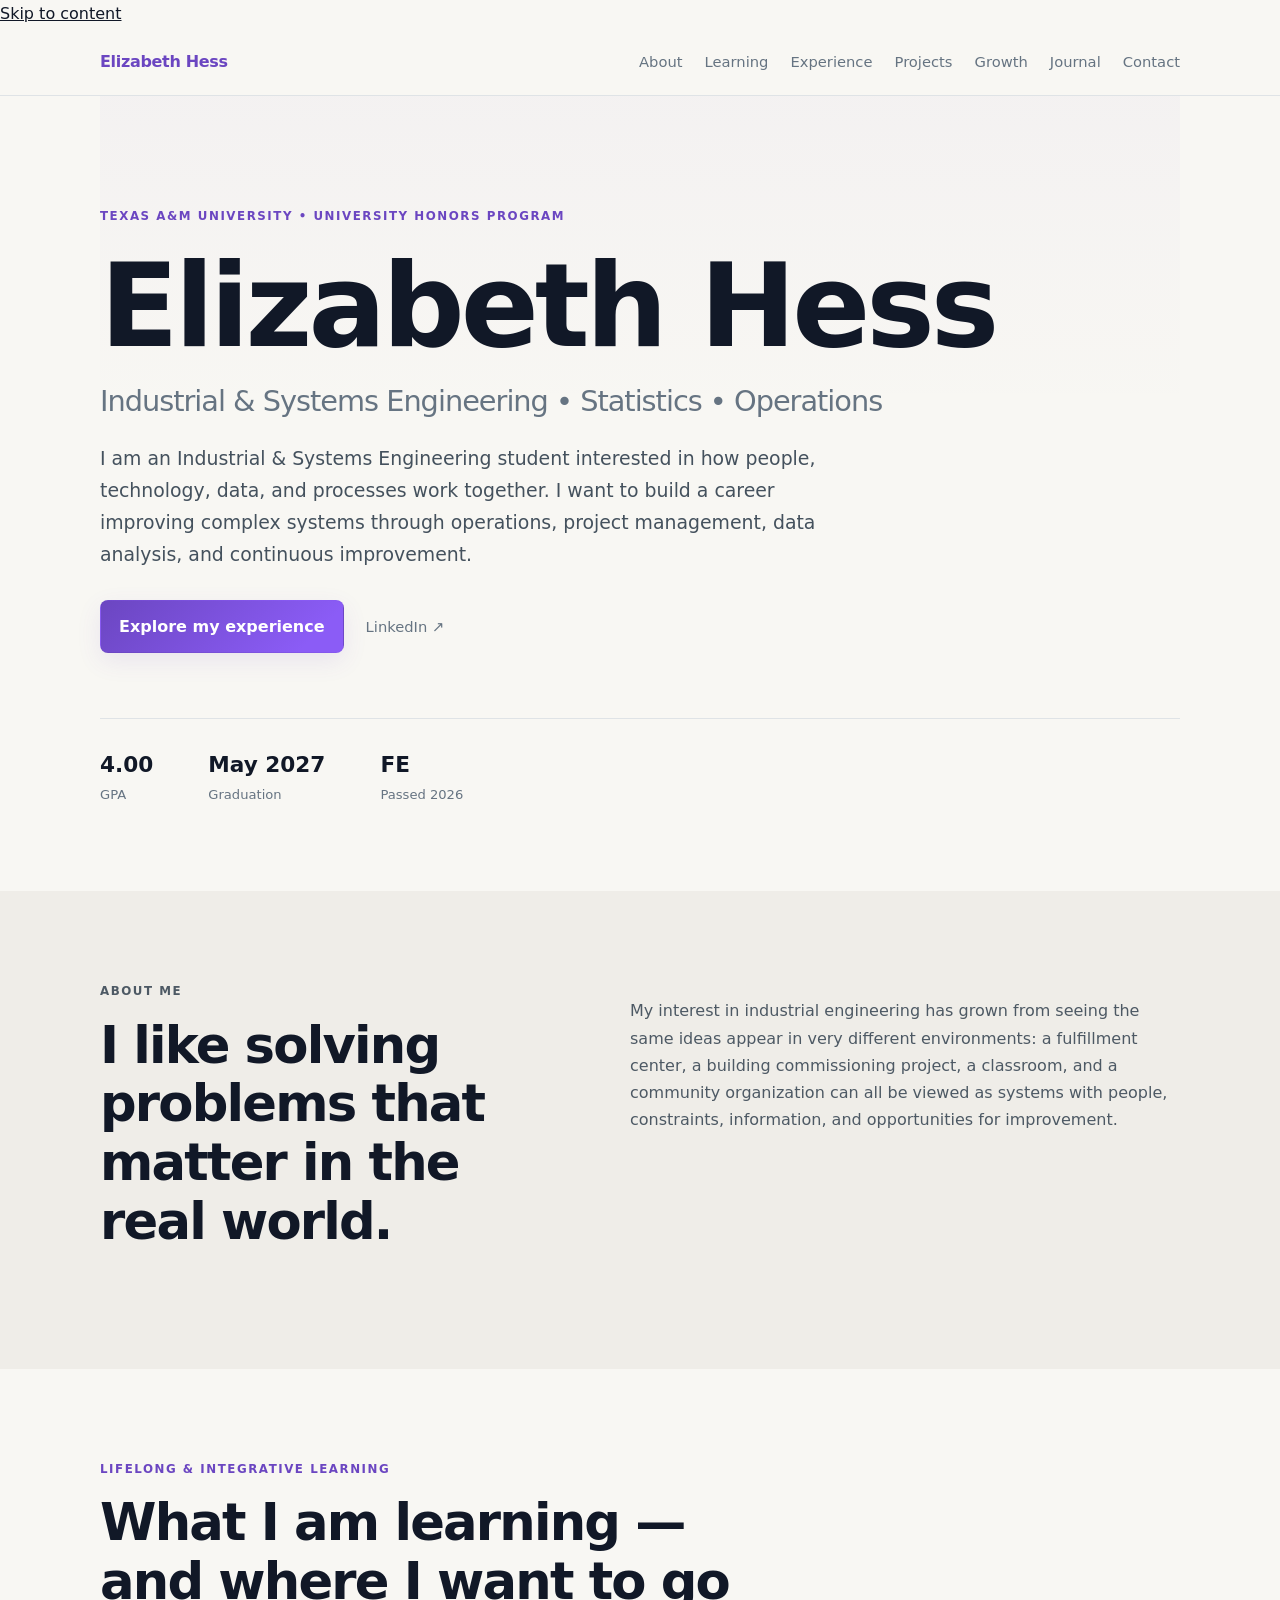
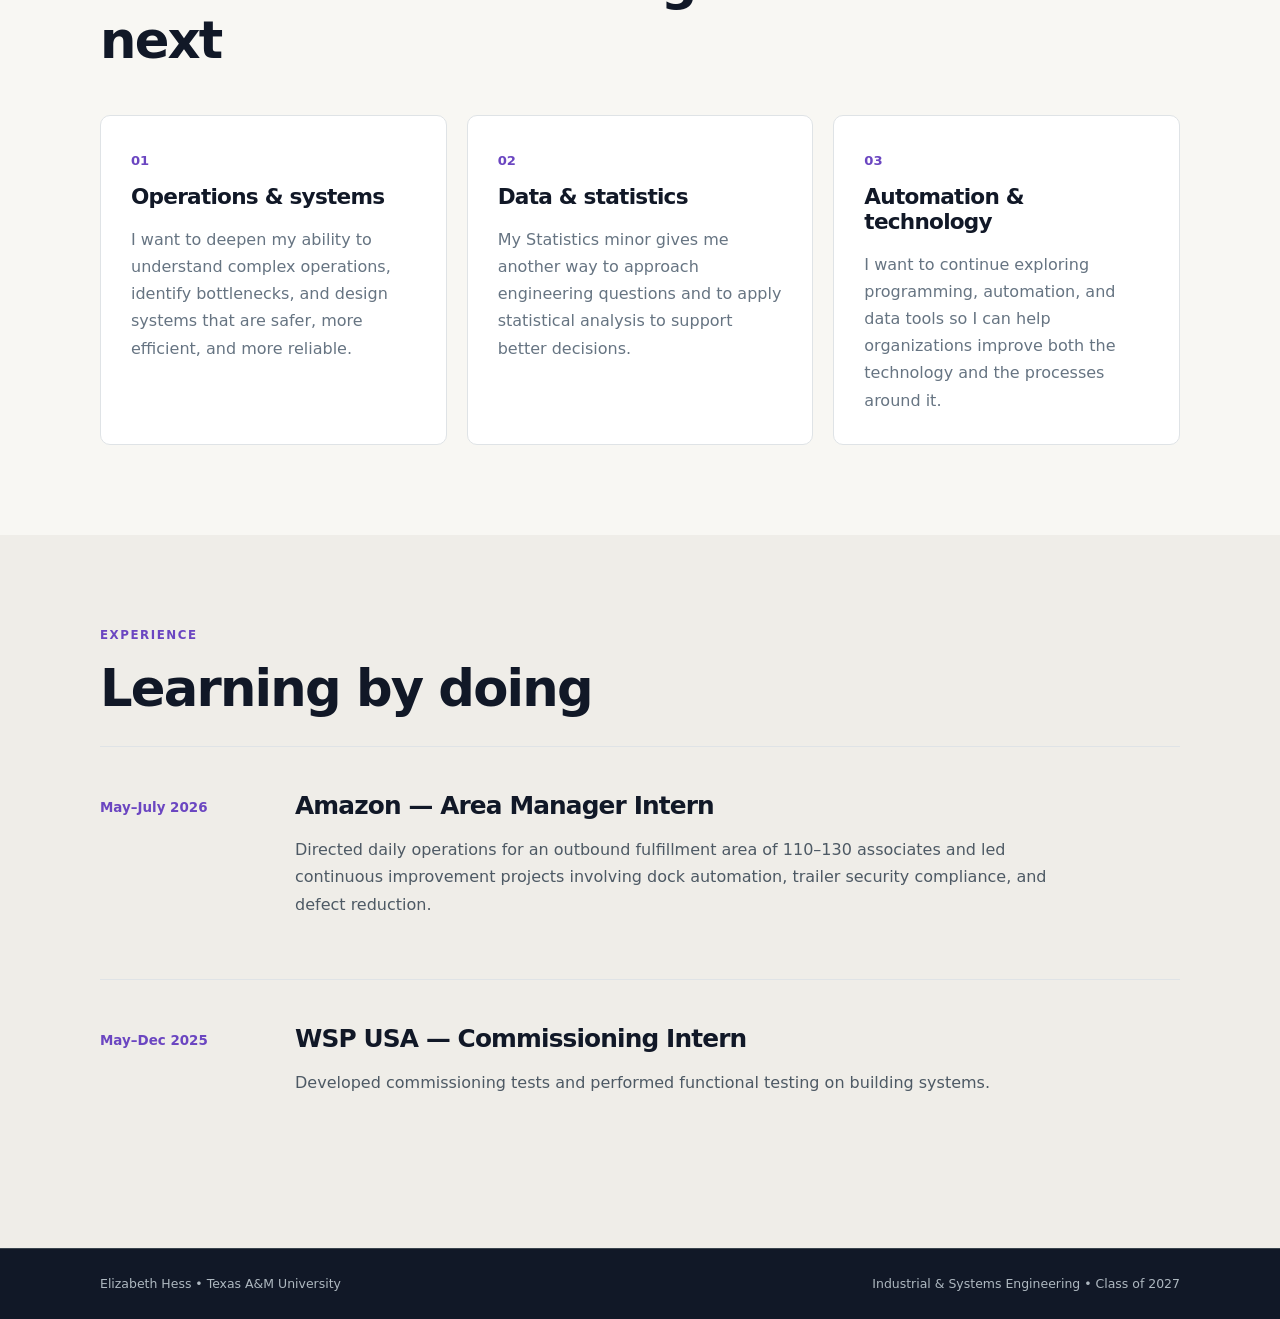
==== commit ff4df461: "Recreate site pages (projects, growth, journal, contact); remove headshot by replacing with tiny pla" ====
--- a/index.html
+++ b/index.html
@@ -3,7 +3,7 @@
 <head>
   <meta charset="UTF-8">
   <meta name="viewport" content="width=device-width, initial-scale=1.0">
-  <meta name="description" content="Elizabeth Hess — Industrial & Systems Engineering, data, operations, and continuous improvement portfolio.">
+  <meta name="description" content="Elizabeth Hess — Industrial &amp; Systems Engineering, data, operations, and continuous improvement portfolio.">
   <title>Elizabeth Hess | Industrial &amp; Systems Engineering</title>
   <link rel="stylesheet" href="style.css">
 </head>
@@ -11,24 +11,21 @@
   <a class="skip-link" href="#top">Skip to content</a>
   <header class="site-header">
     <nav class="nav container" role="navigation" aria-label="Primary">
-      <a class="brand" href="#top">Elizabeth Hess</a>
+      <a class="brand" href="/">Elizabeth Hess</a>
       <div class="nav-links">
-        <a href="#about">About</a>
-        <a href="#learning">Learning</a>
-        <a href="#experience">Experience</a>
-        <a href="#projects">Projects</a>
-        <a href="#growth">Growth</a>
-        <a href="#journal">Journal</a>
-        <a href="#contact">Contact</a>
+        <a href="/about.html">About</a>
+        <a href="/learning.html">Learning</a>
+        <a href="/experience.html">Experience</a>
+        <a href="/projects.html">Projects</a>
+        <a href="/growth.html">Growth</a>
+        <a href="/journal.html">Journal</a>
+        <a href="/contact.html">Contact</a>
       </div>
     </nav>
   </header>
 
   <main id="top">
     <section class="hero container">
-      <!-- Headshot: place file at /images/headshot.jpg in the repo -->
-      <img class="headshot" src="images/headshot.jpg" alt="Headshot portrait" />
-
       <div class="hero-text-block">
         <p class="eyebrow">Texas A&amp;M University • University Honors Program</p>
         <h1>Elizabeth Hess</h1>
@@ -40,7 +37,7 @@
           and continuous improvement.
         </p>
         <div class="hero-actions">
-          <a class="button" href="#experience">Explore my experience</a>
+          <a class="button" href="/experience.html">Explore my experience</a>
           <a class="text-link" href="https://www.linkedin.com/in/elizabeth-hess572" target="_blank" rel="noopener noreferrer">LinkedIn ↗</a>
         </div>
         <div class="hero-stats">
@@ -48,15 +45,10 @@
           <div><strong>May 2027</strong><span>Graduation</span></div>
           <div><strong>FE</strong><span>Passed 2026</span></div>
         </div>
-        <div class="career-goals" style="margin-top:18px; color: #4d5964;">
-          <strong>Career plan — short &amp; long term:</strong>
-          <p style="margin:6px 0 0;">Short-term: Begin as an individual contributor in manufacturing, automation, or operations while developing technical skills and engineering knowledge. Long-term: move into people leadership and management roles.</p>
-        </div>
       </div>
     </section>
 
-    <!-- rest of page unchanged -->
-
+    <!-- brief about and learning sections (kept concise) -->
     <section id="about" class="section alt">
       <div class="container two-column">
         <div>
@@ -70,11 +62,6 @@
             commissioning project, a classroom, and a community organization can all
             be viewed as systems with people, constraints, information, and opportunities
             for improvement.
-          </p>
-          <p>
-            I am especially interested in operations, process improvement, automation,
-            statistics, and project leadership. I enjoy moving between the analytical
-            side of a problem and the people side of actually making a solution work.
           </p>
         </div>
       </div>
@@ -91,45 +78,28 @@
             <p>
               I want to deepen my ability to understand complex operations, identify
               bottlenecks, and design systems that are safer, more efficient, and more
-              reliable. My Amazon experience made this interest much more concrete:
-              operational decisions have measurable consequences, but successful
-              improvements also depend on people adopting them.
+              reliable.
             </p>
           </article>
           <article class="card">
             <span class="card-number">02</span>
             <h3>Data &amp; statistics</h3>
             <p>
-              My Statistics minor gives me another way to approach engineering questions.
-              I am interested in using statistical analysis not just to describe what
-              happened, but to understand variation, identify meaningful patterns, and
-              support better decisions.
+              My Statistics minor gives me another way to approach engineering questions and
+              to apply statistical analysis to support better decisions.
             </p>
           </article>
           <article class="card">
             <span class="card-number">03</span>
             <h3>Automation &amp; technology</h3>
             <p>
-              Working in a highly automated fulfillment center showed me how closely
-              technology and operations are connected. I want to continue exploring
-              programming, automation, and data tools so I can help organizations
+              I want to continue exploring programming, automation, and data tools so I can help organizations
               improve both the technology and the processes around it.
             </p>
           </article>
         </div>
-
-        <div class="learning-log" style="margin-top:36px;">
-          <h3>Learning log &amp; independent learning</h3>
-          <ul style="color:#4d5964;">
-            <li><strong>ASL (American Sign Language)</strong> — Studying independently during summer to better communicate with deaf/hearing-impaired employees and improve inclusivity in management.</li>
-            <li><strong>Independent reading</strong> — Pursuing classical literature to broaden perspective and develop soft skills for leadership and communication.</li>
-            <li><strong>Current pursuits</strong> — Applying for full-time roles while maintaining a full course load (15 hrs/semester) and weekly volunteering at a hospice and twice-weekly youth group leadership.</li>
-          </ul>
-        </div>
       </div>
     </section>
-
-    <!-- experiences, projects, journal, etc. remain the same as previously committed -->
 
     <section id="experience" class="section alt">
       <div class="container">
@@ -141,28 +111,23 @@
           <div>
             <h3>Amazon — Area Manager Intern</h3>
             <p>
-              I directed daily operations for an outbound fulfillment area of 110–130
-              associates while leading three concurrent continuous improvement projects
-              involving dock automation, trailer security compliance, and defect reduction.
-              Across these projects, I learned to connect operational data to decisions
-              that affect people, productivity, safety, and cost.
+              Directed daily operations for an outbound fulfillment area of 110–130 associates and led continuous improvement projects involving dock automation, trailer security compliance, and defect reduction.
             </p>
-            <p class="reflection">
-              <strong>What I learned:</strong> A technically good solution is not enough.
-              Process improvement requires understanding the operation, communicating with
-              stakeholders, and making changes practical for the people who use the process.
-            </p>
-            <p style="margin-top:10px;color:#4d5964;"><strong>KSAs applied:</strong> Leadership, project management, continuous improvement (Lean), operational data analysis, stakeholder communication, conflict resolution, and people management skills.</p>
-            <p style="color:#4d5964;"><strong>Reflection on growth:</strong> During a midpoint review I misunderstood an assignment; I sought mentor feedback, revised my approach, and produced a more well-rounded final project. I also practiced delivering difficult feedback and improved my body language and framing for more productive conversations.</p>
           </div>
         </article>
 
-        <!-- other experience items omitted here for brevity but are unchanged in repo -->
+        <article class="timeline-item">
+          <div class="timeline-date">May–Dec 2025</div>
+          <div>
+            <h3>WSP USA — Commissioning Intern</h3>
+            <p>
+              Developed commissioning tests and performed functional testing on building systems.
+            </p>
+          </div>
+        </article>
 
       </div>
     </section>
-
-    <!-- rest of content continues unchanged -->
 
   </main>
 
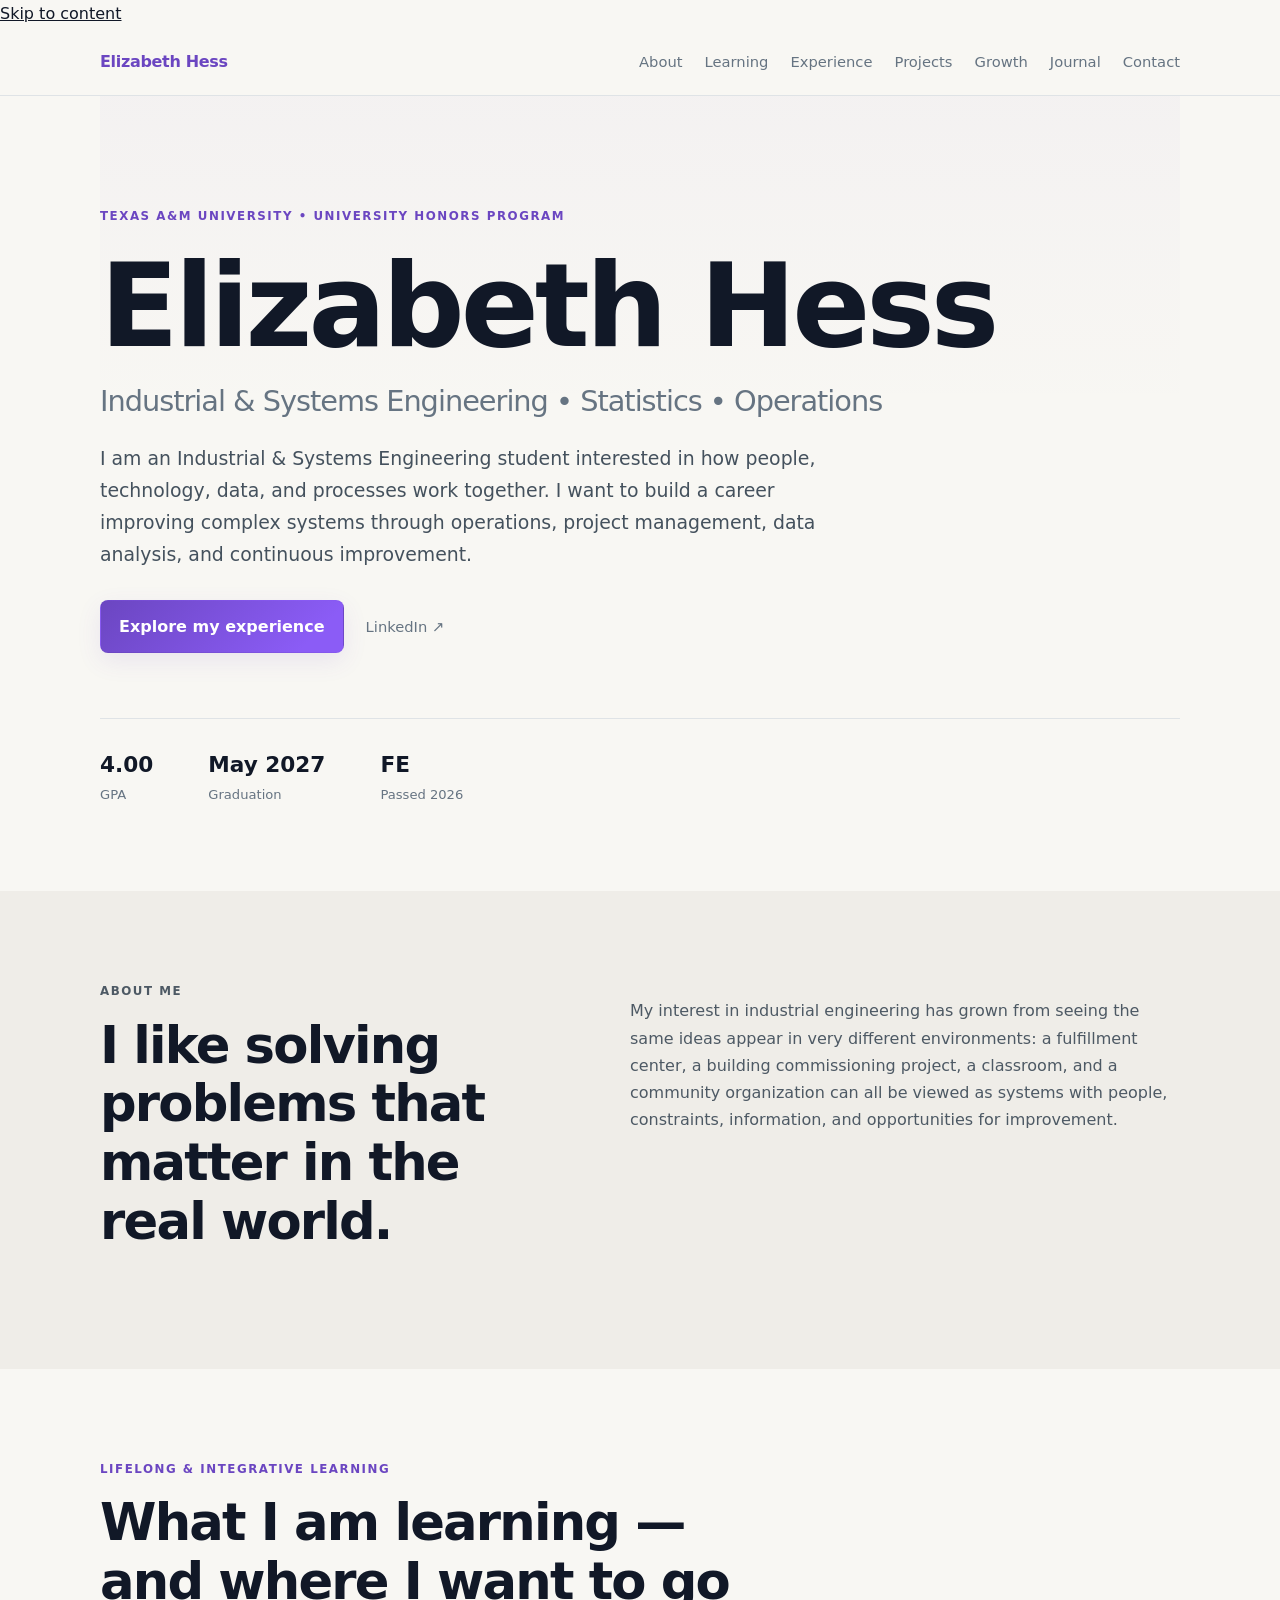
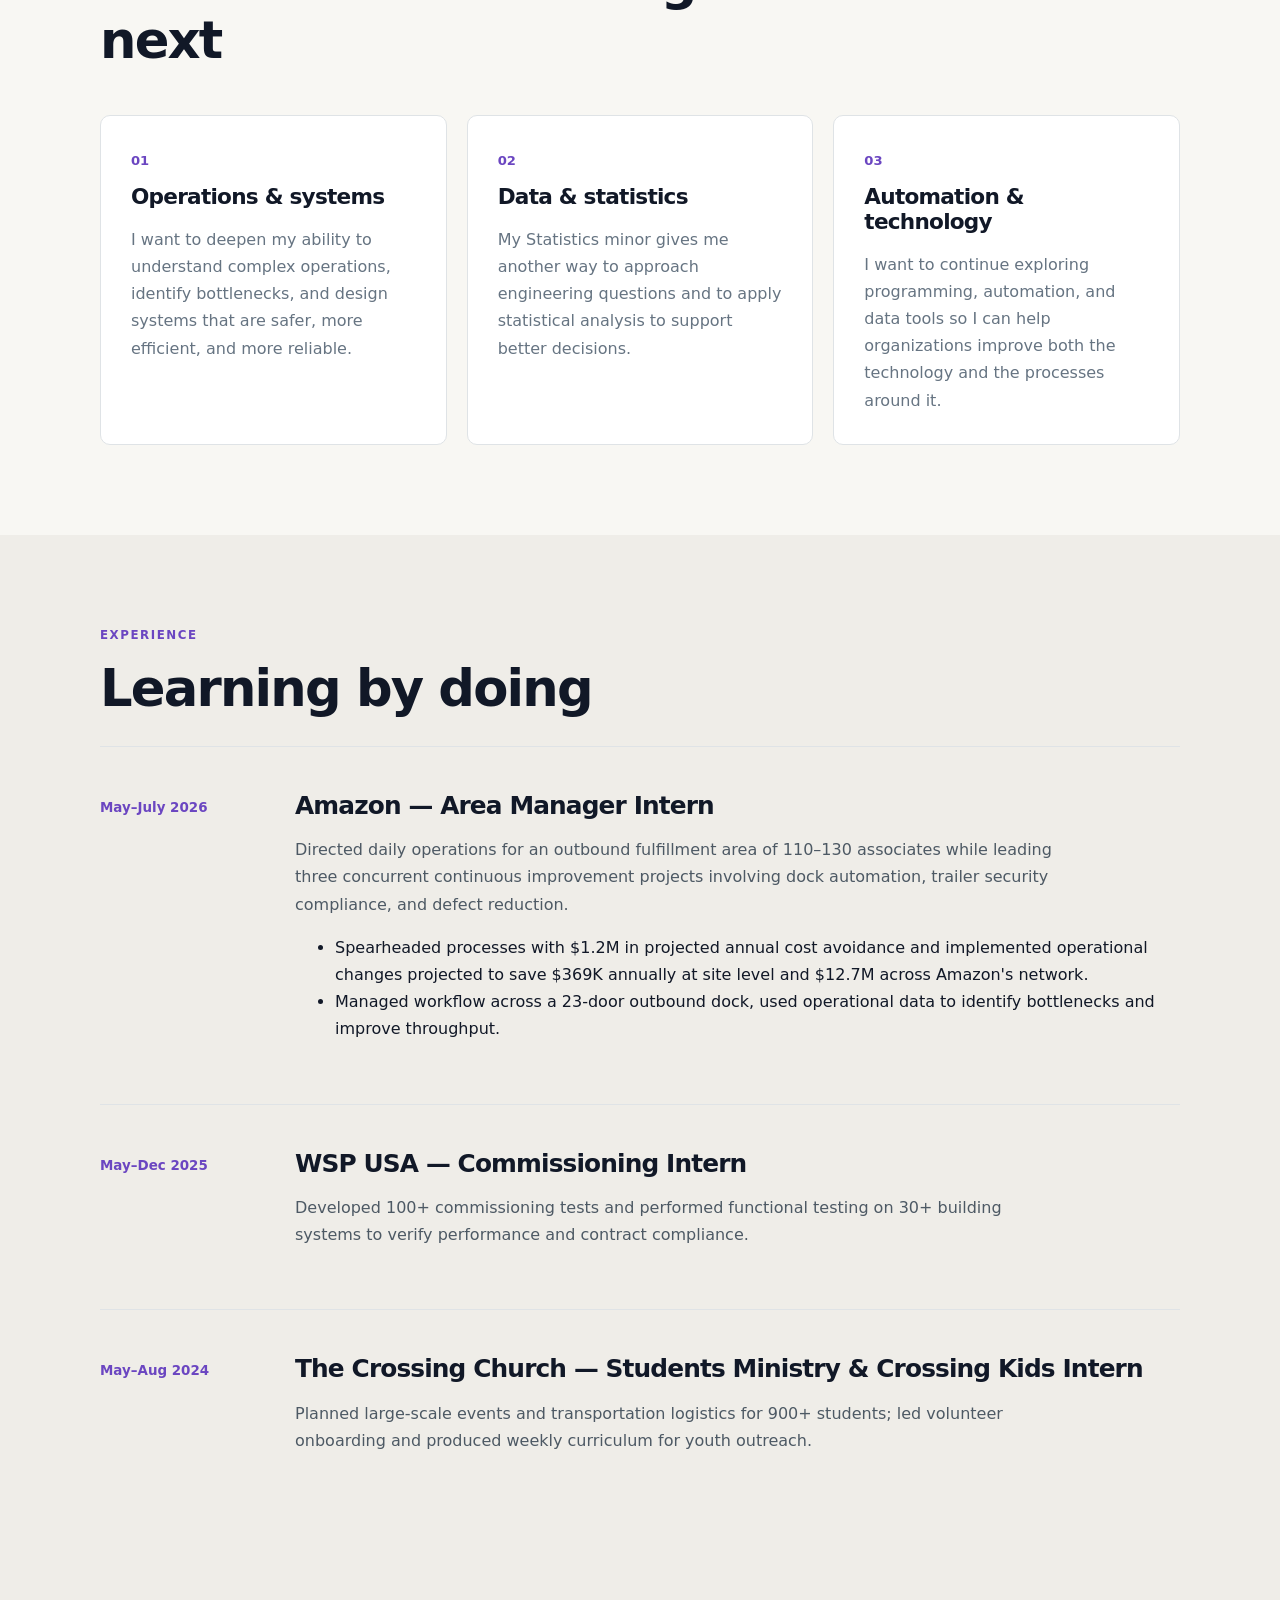
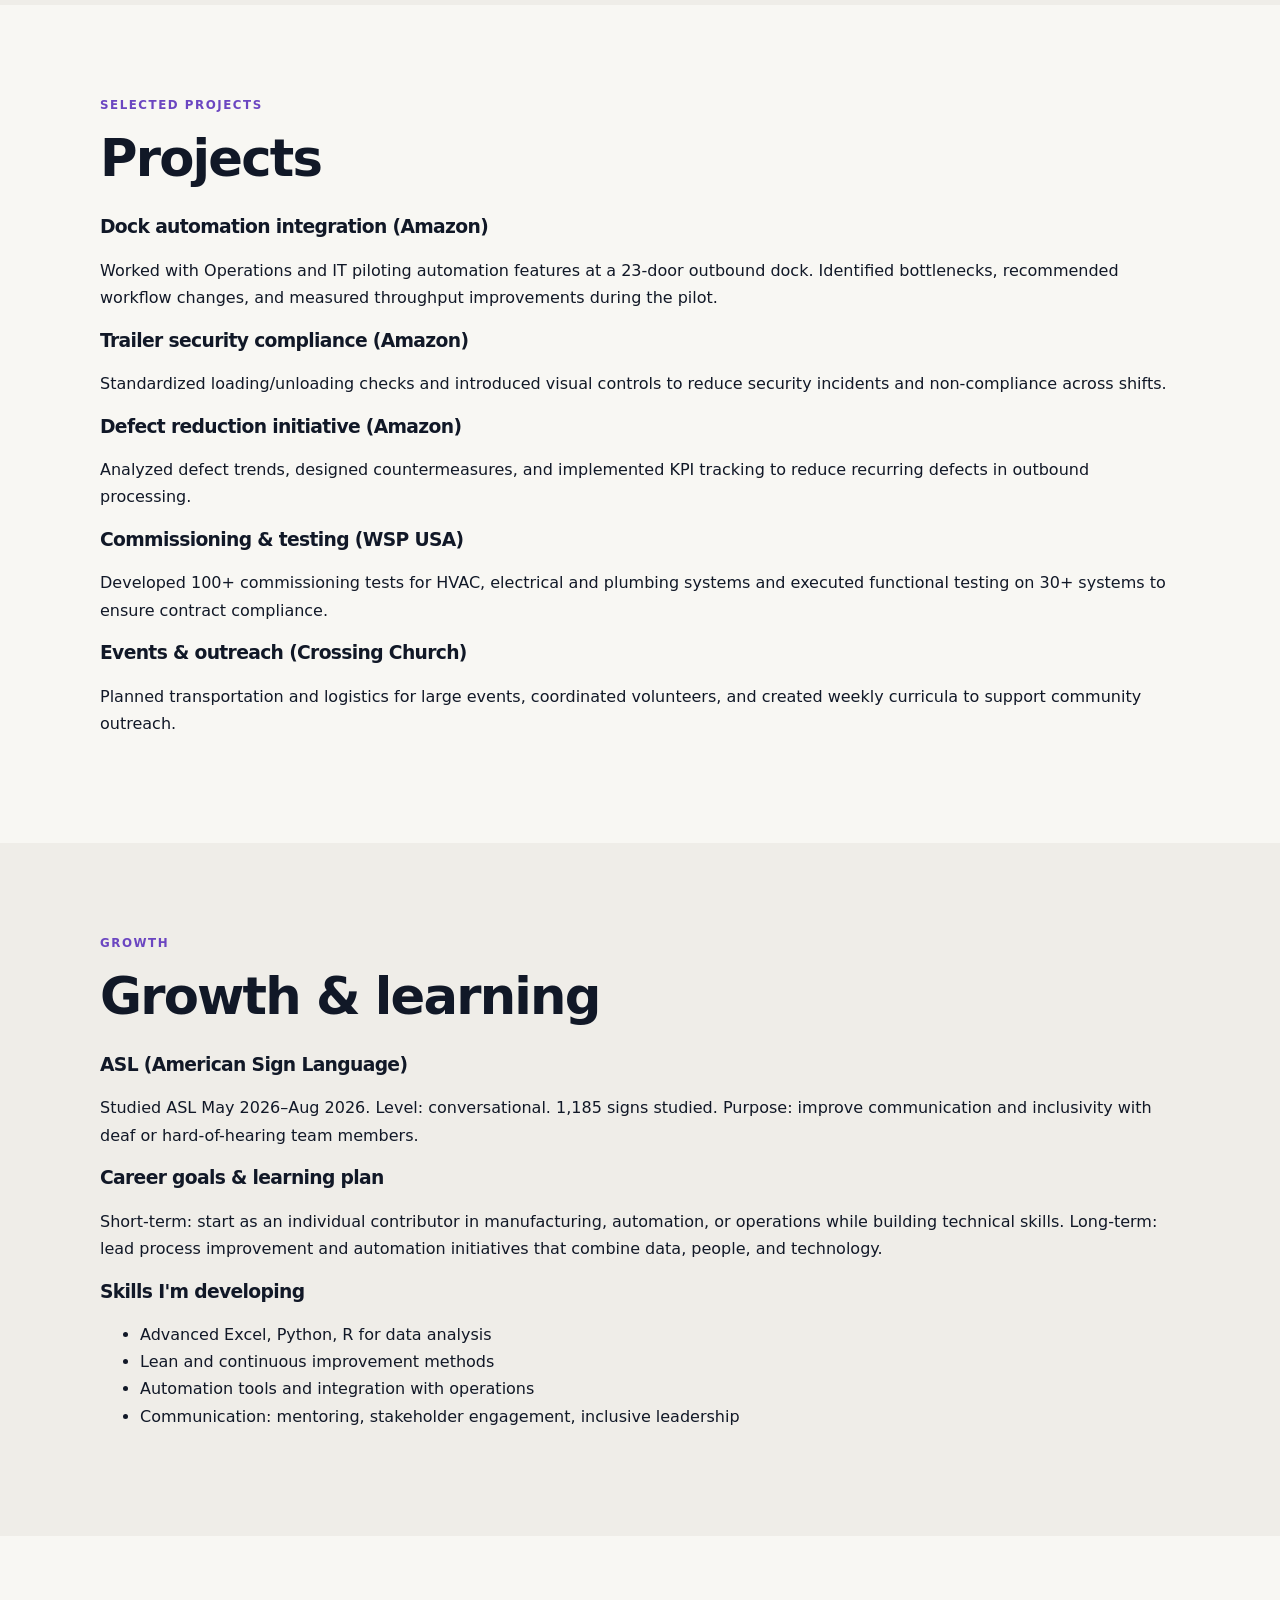
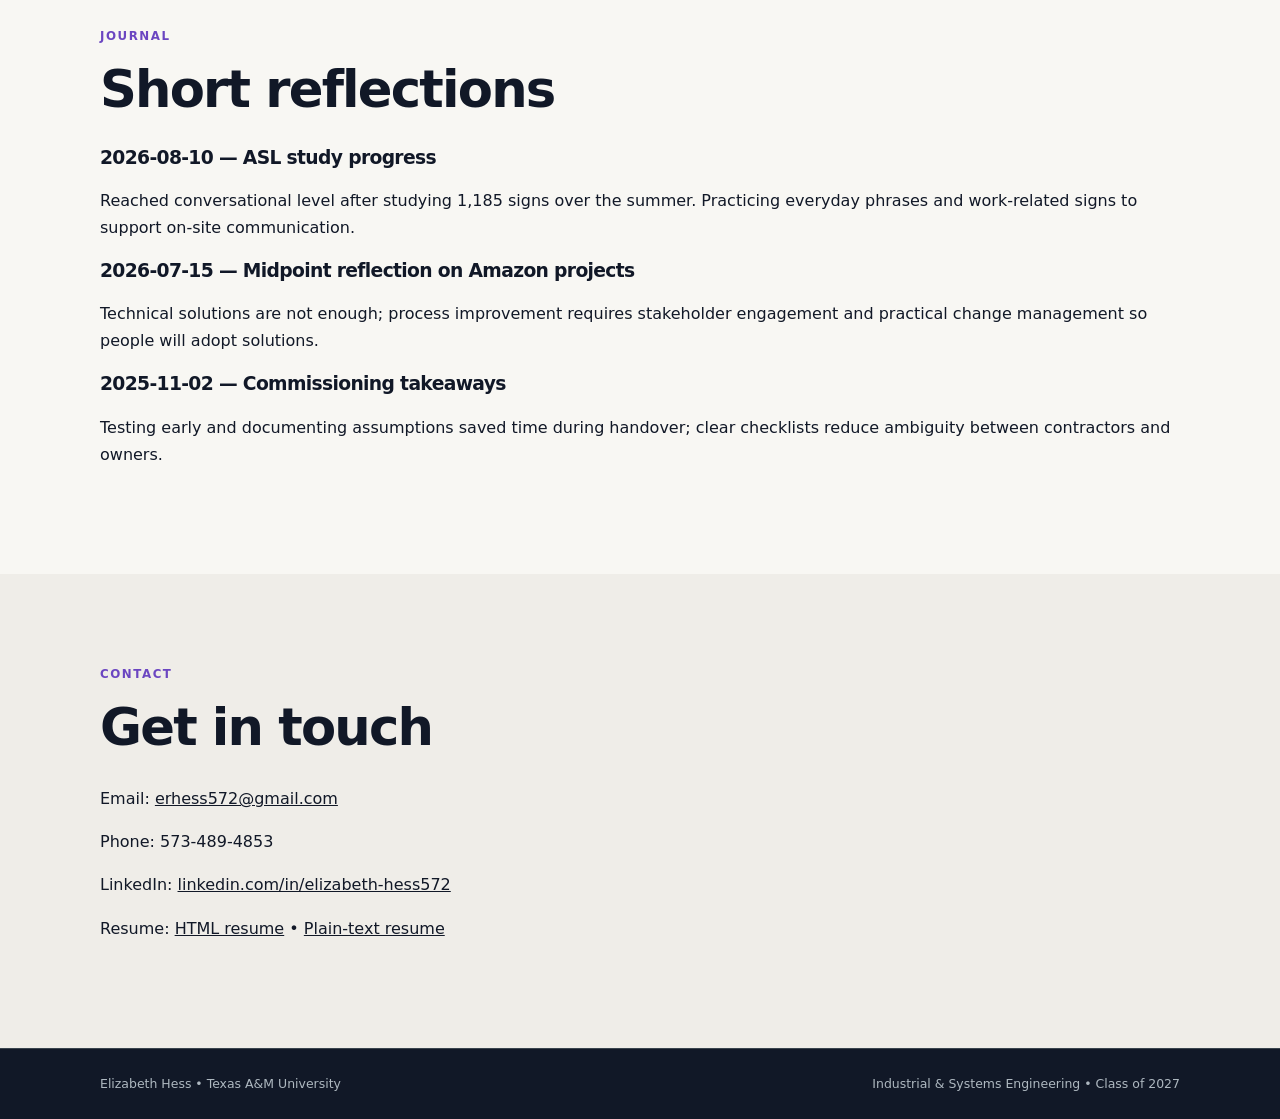
==== commit 32332054: "Consolidate site into single page: add projects, growth, journal, contact sections; update navigatio" ====
--- a/index.html
+++ b/index.html
@@ -11,15 +11,15 @@
   <a class="skip-link" href="#top">Skip to content</a>
   <header class="site-header">
     <nav class="nav container" role="navigation" aria-label="Primary">
-      <a class="brand" href="/">Elizabeth Hess</a>
+      <a class="brand" href="#top">Elizabeth Hess</a>
       <div class="nav-links">
-        <a href="/about.html">About</a>
-        <a href="/learning.html">Learning</a>
-        <a href="/experience.html">Experience</a>
-        <a href="/projects.html">Projects</a>
-        <a href="/growth.html">Growth</a>
-        <a href="/journal.html">Journal</a>
-        <a href="/contact.html">Contact</a>
+        <a href="#about">About</a>
+        <a href="#learning">Learning</a>
+        <a href="#experience">Experience</a>
+        <a href="#projects">Projects</a>
+        <a href="#growth">Growth</a>
+        <a href="#journal">Journal</a>
+        <a href="#contact">Contact</a>
       </div>
     </nav>
   </header>
@@ -37,7 +37,7 @@
           and continuous improvement.
         </p>
         <div class="hero-actions">
-          <a class="button" href="/experience.html">Explore my experience</a>
+          <a class="button" href="#experience">Explore my experience</a>
           <a class="text-link" href="https://www.linkedin.com/in/elizabeth-hess572" target="_blank" rel="noopener noreferrer">LinkedIn ↗</a>
         </div>
         <div class="hero-stats">
@@ -48,7 +48,6 @@
       </div>
     </section>
 
-    <!-- brief about and learning sections (kept concise) -->
     <section id="about" class="section alt">
       <div class="container two-column">
         <div>
@@ -111,8 +110,14 @@
           <div>
             <h3>Amazon — Area Manager Intern</h3>
             <p>
-              Directed daily operations for an outbound fulfillment area of 110–130 associates and led continuous improvement projects involving dock automation, trailer security compliance, and defect reduction.
-            </p>
+              Directed daily operations for an outbound fulfillment area of 110–130
+              associates while leading three concurrent continuous improvement projects
+              involving dock automation, trailer security compliance, and defect reduction.
+            </p>
+            <ul>
+              <li>Spearheaded processes with $1.2M in projected annual cost avoidance and implemented operational changes projected to save $369K annually at site level and $12.7M across Amazon's network.</li>
+              <li>Managed workflow across a 23-door outbound dock, used operational data to identify bottlenecks and improve throughput.</li>
+            </ul>
           </div>
         </article>
 
@@ -121,11 +126,109 @@
           <div>
             <h3>WSP USA — Commissioning Intern</h3>
             <p>
-              Developed commissioning tests and performed functional testing on building systems.
+              Developed 100+ commissioning tests and performed functional testing on 30+ building systems to verify performance and contract compliance.
             </p>
           </div>
         </article>
 
+        <article class="timeline-item">
+          <div class="timeline-date">May–Aug 2024</div>
+          <div>
+            <h3>The Crossing Church — Students Ministry & Crossing Kids Intern</h3>
+            <p>
+              Planned large-scale events and transportation logistics for 900+ students; led volunteer onboarding and produced weekly curriculum for youth outreach.
+            </p>
+          </div>
+        </article>
+
+      </div>
+    </section>
+
+    <section id="projects" class="section">
+      <div class="container">
+        <p class="eyebrow">Selected projects</p>
+        <h2>Projects</h2>
+
+        <article>
+          <h3>Dock automation integration (Amazon)</h3>
+          <p>Worked with Operations and IT piloting automation features at a 23-door outbound dock. Identified bottlenecks, recommended workflow changes, and measured throughput improvements during the pilot.</p>
+        </article>
+
+        <article>
+          <h3>Trailer security compliance (Amazon)</h3>
+          <p>Standardized loading/unloading checks and introduced visual controls to reduce security incidents and non-compliance across shifts.</p>
+        </article>
+
+        <article>
+          <h3>Defect reduction initiative (Amazon)</h3>
+          <p>Analyzed defect trends, designed countermeasures, and implemented KPI tracking to reduce recurring defects in outbound processing.</p>
+        </article>
+
+        <article>
+          <h3>Commissioning & testing (WSP USA)</h3>
+          <p>Developed 100+ commissioning tests for HVAC, electrical and plumbing systems and executed functional testing on 30+ systems to ensure contract compliance.</p>
+        </article>
+
+        <article>
+          <h3>Events & outreach (Crossing Church)</h3>
+          <p>Planned transportation and logistics for large events, coordinated volunteers, and created weekly curricula to support community outreach.</p>
+        </article>
+
+      </div>
+    </section>
+
+    <section id="growth" class="section alt">
+      <div class="container">
+        <p class="eyebrow">Growth</p>
+        <h2>Growth &amp; learning</h2>
+
+        <h3>ASL (American Sign Language)</h3>
+        <p>Studied ASL May 2026–Aug 2026. Level: conversational. 1,185 signs studied. Purpose: improve communication and inclusivity with deaf or hard-of-hearing team members.</p>
+
+        <h3>Career goals &amp; learning plan</h3>
+        <p>Short-term: start as an individual contributor in manufacturing, automation, or operations while building technical skills. Long-term: lead process improvement and automation initiatives that combine data, people, and technology.</p>
+
+        <h3>Skills I'm developing</h3>
+        <ul>
+          <li>Advanced Excel, Python, R for data analysis</li>
+          <li>Lean and continuous improvement methods</li>
+          <li>Automation tools and integration with operations</li>
+          <li>Communication: mentoring, stakeholder engagement, inclusive leadership</li>
+        </ul>
+      </div>
+    </section>
+
+    <section id="journal" class="section">
+      <div class="container">
+        <p class="eyebrow">Journal</p>
+        <h2>Short reflections</h2>
+
+        <article>
+          <h3>2026-08-10 — ASL study progress</h3>
+          <p>Reached conversational level after studying 1,185 signs over the summer. Practicing everyday phrases and work-related signs to support on-site communication.</p>
+        </article>
+
+        <article>
+          <h3>2026-07-15 — Midpoint reflection on Amazon projects</h3>
+          <p>Technical solutions are not enough; process improvement requires stakeholder engagement and practical change management so people will adopt solutions.</p>
+        </article>
+
+        <article>
+          <h3>2025-11-02 — Commissioning takeaways</h3>
+          <p>Testing early and documenting assumptions saved time during handover; clear checklists reduce ambiguity between contractors and owners.</p>
+        </article>
+
+      </div>
+    </section>
+
+    <section id="contact" class="section alt">
+      <div class="container">
+        <p class="eyebrow">Contact</p>
+        <h2>Get in touch</h2>
+        <p>Email: <a href="mailto:erhess572@gmail.com">erhess572@gmail.com</a></p>
+        <p>Phone: 573-489-4853</p>
+        <p>LinkedIn: <a href="https://www.linkedin.com/in/elizabeth-hess572" target="_blank" rel="noopener noreferrer">linkedin.com/in/elizabeth-hess572</a></p>
+        <p>Resume: <a href="/resume.html">HTML resume</a> • <a href="/resume.txt">Plain-text resume</a></p>
       </div>
     </section>
 
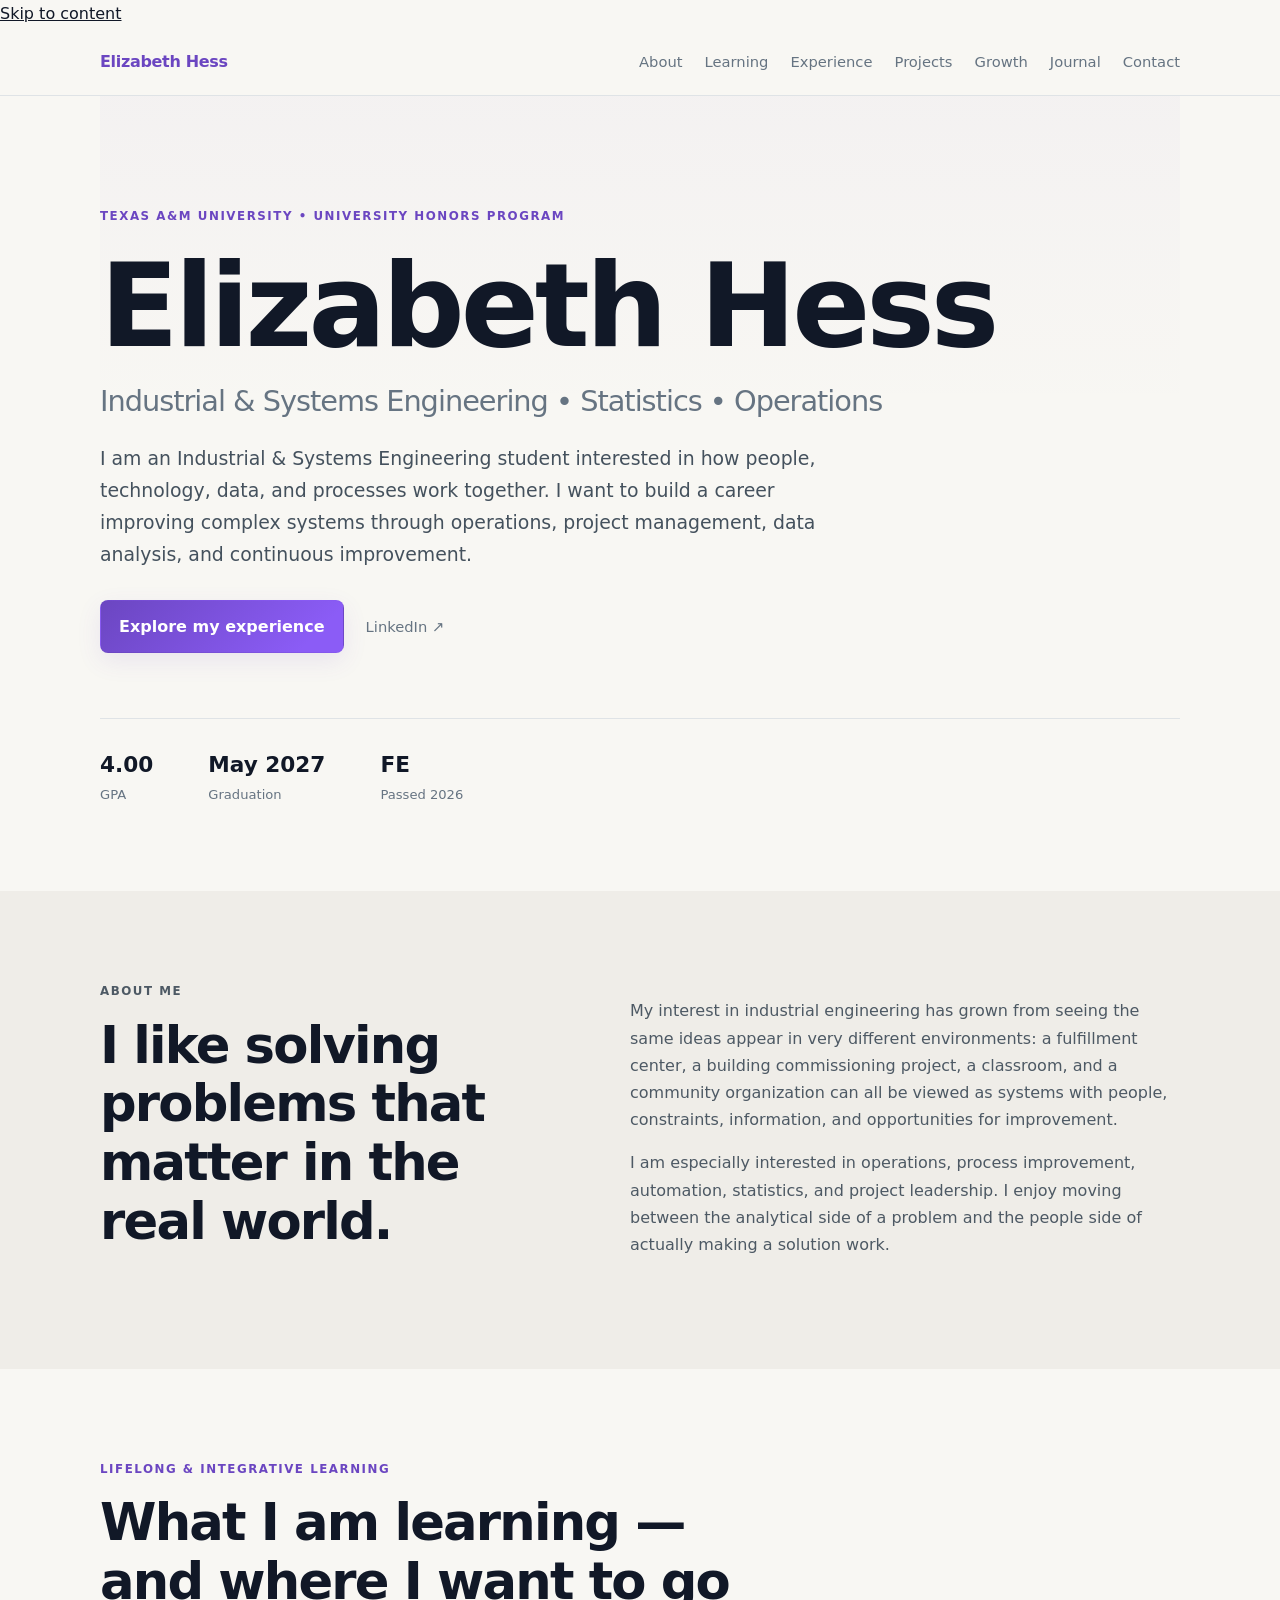
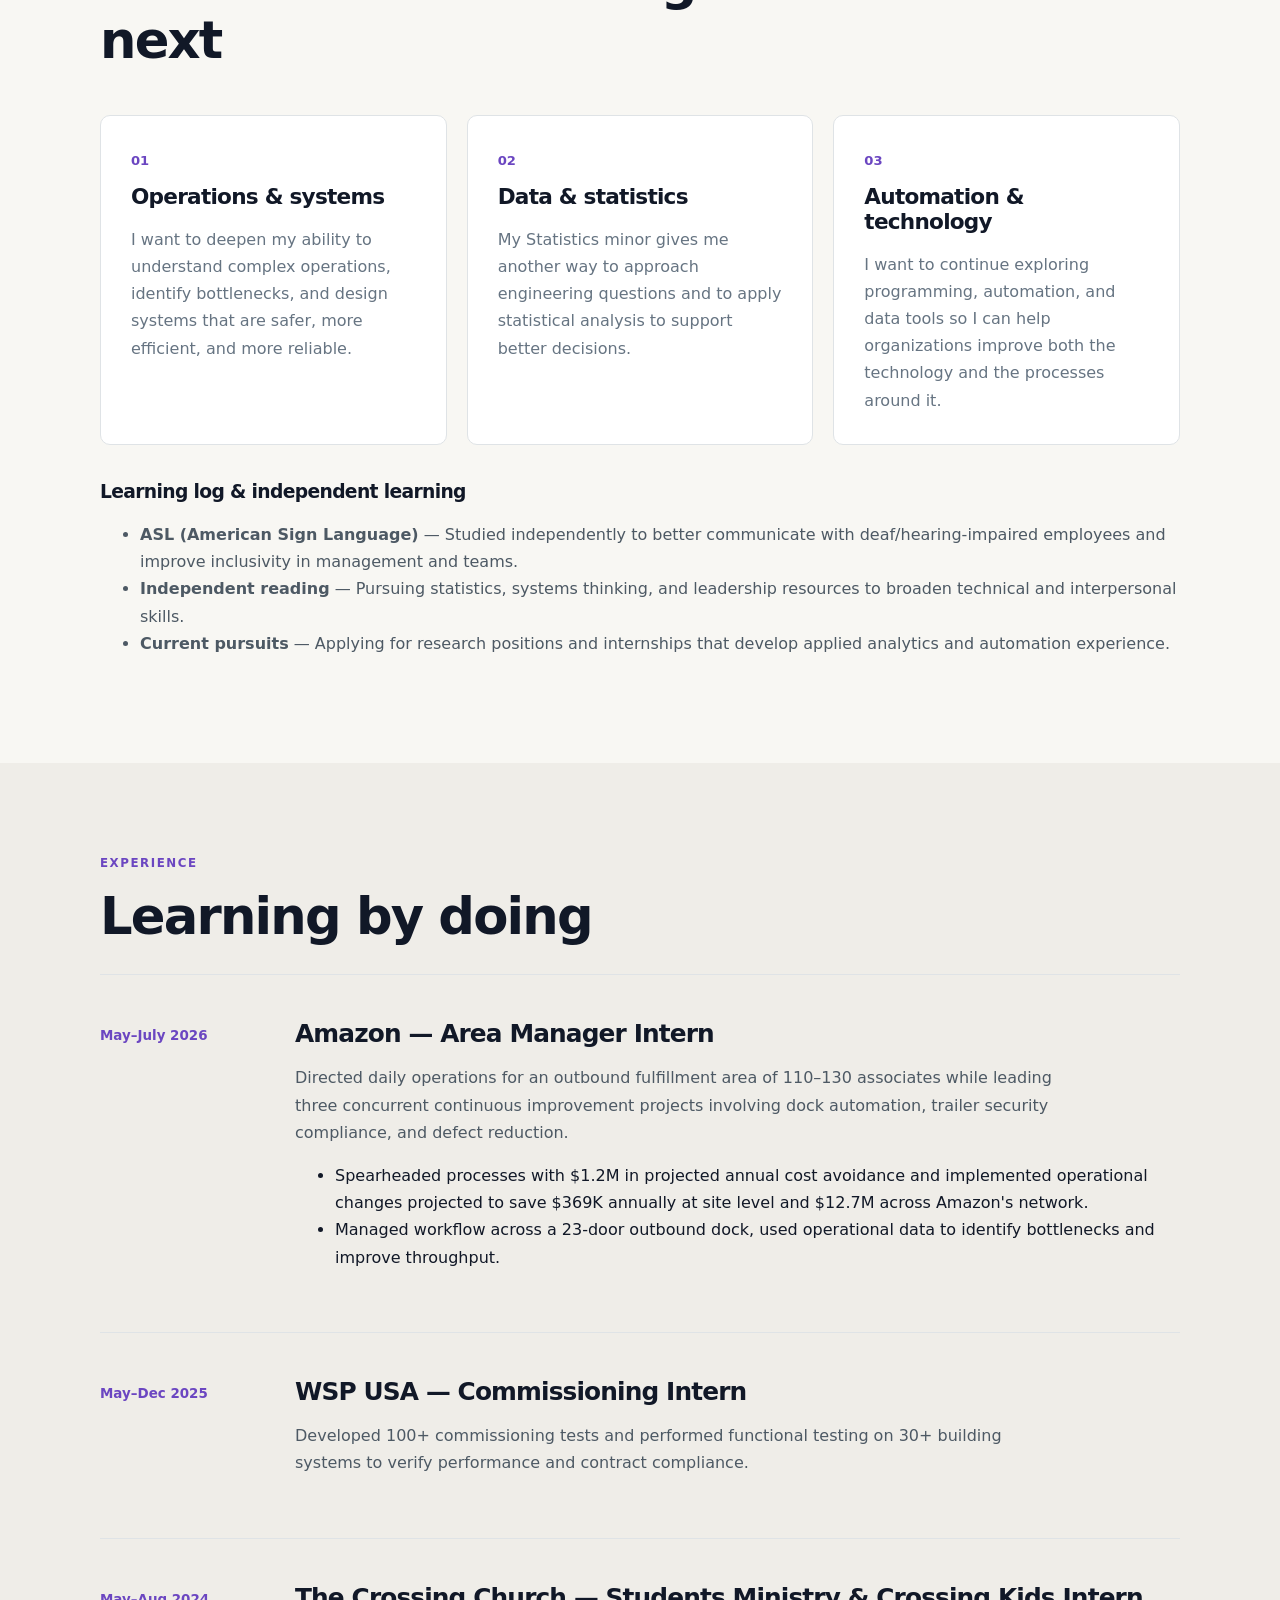
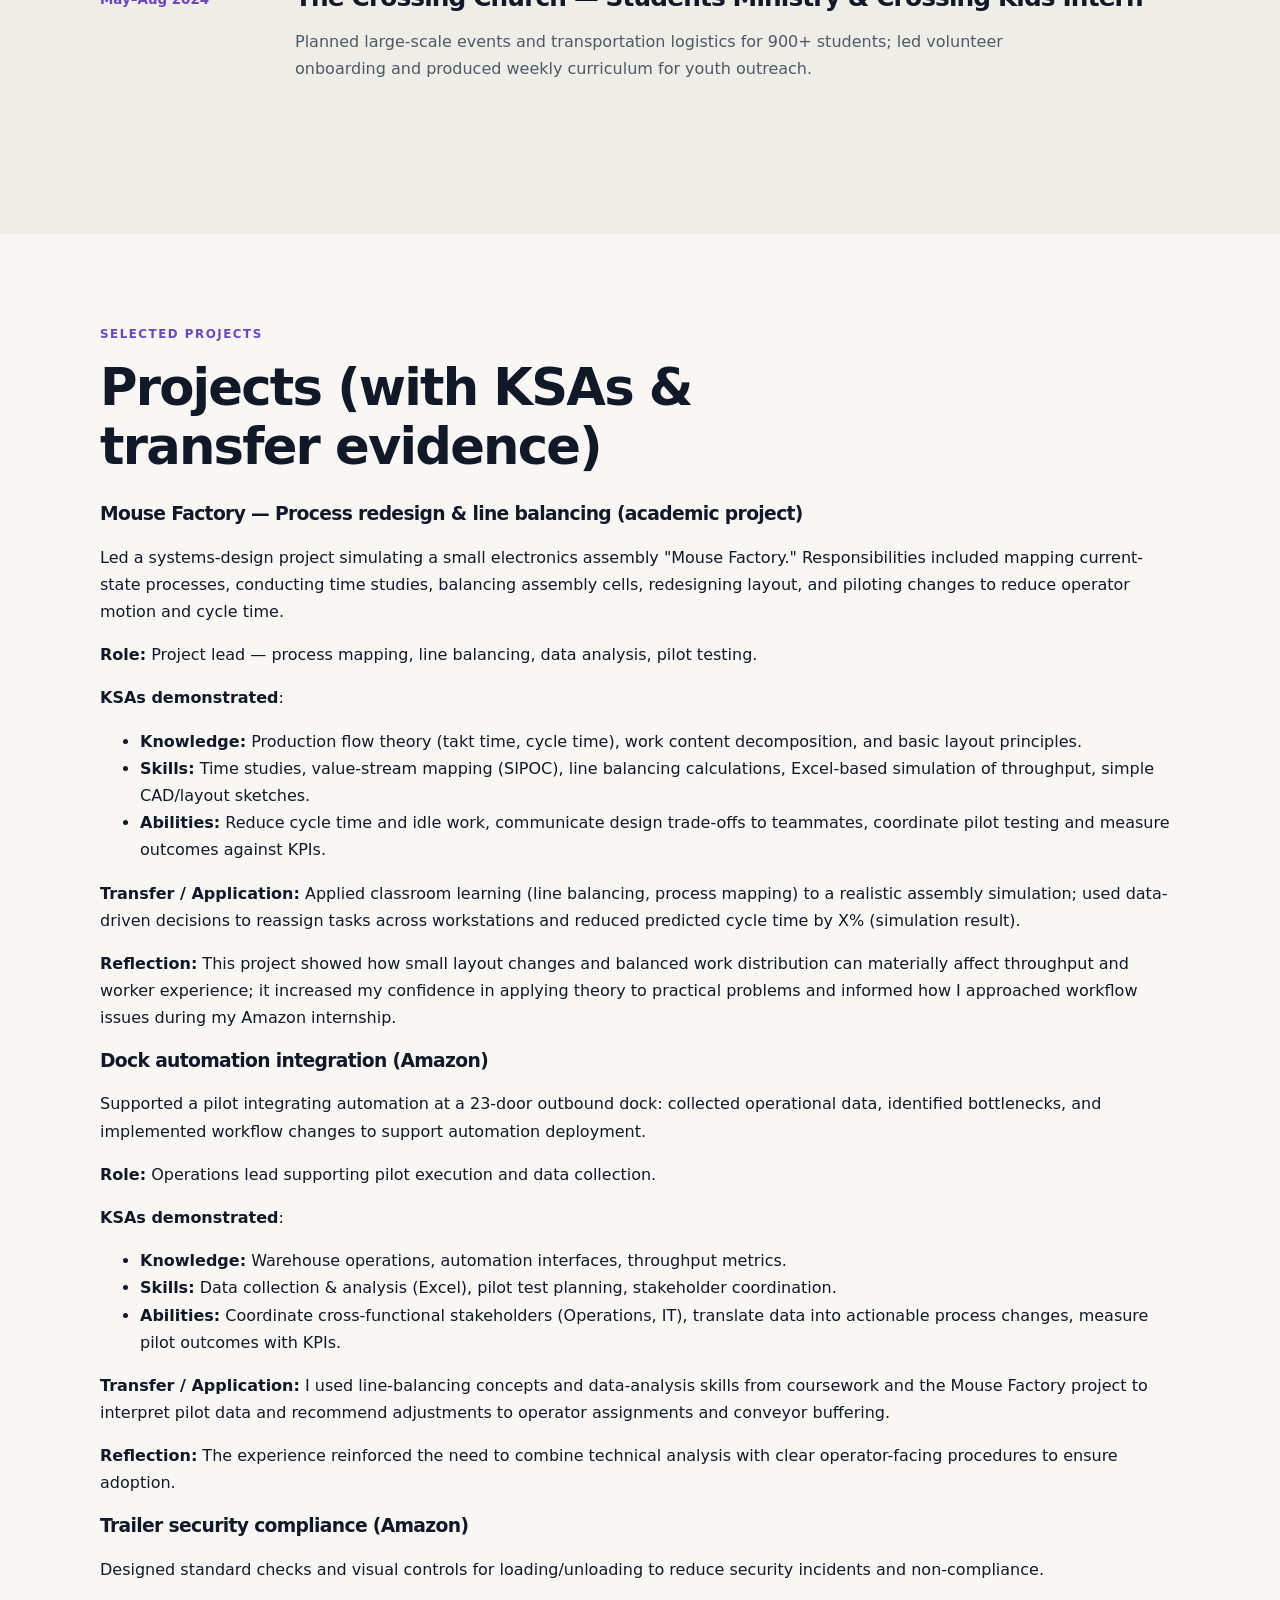
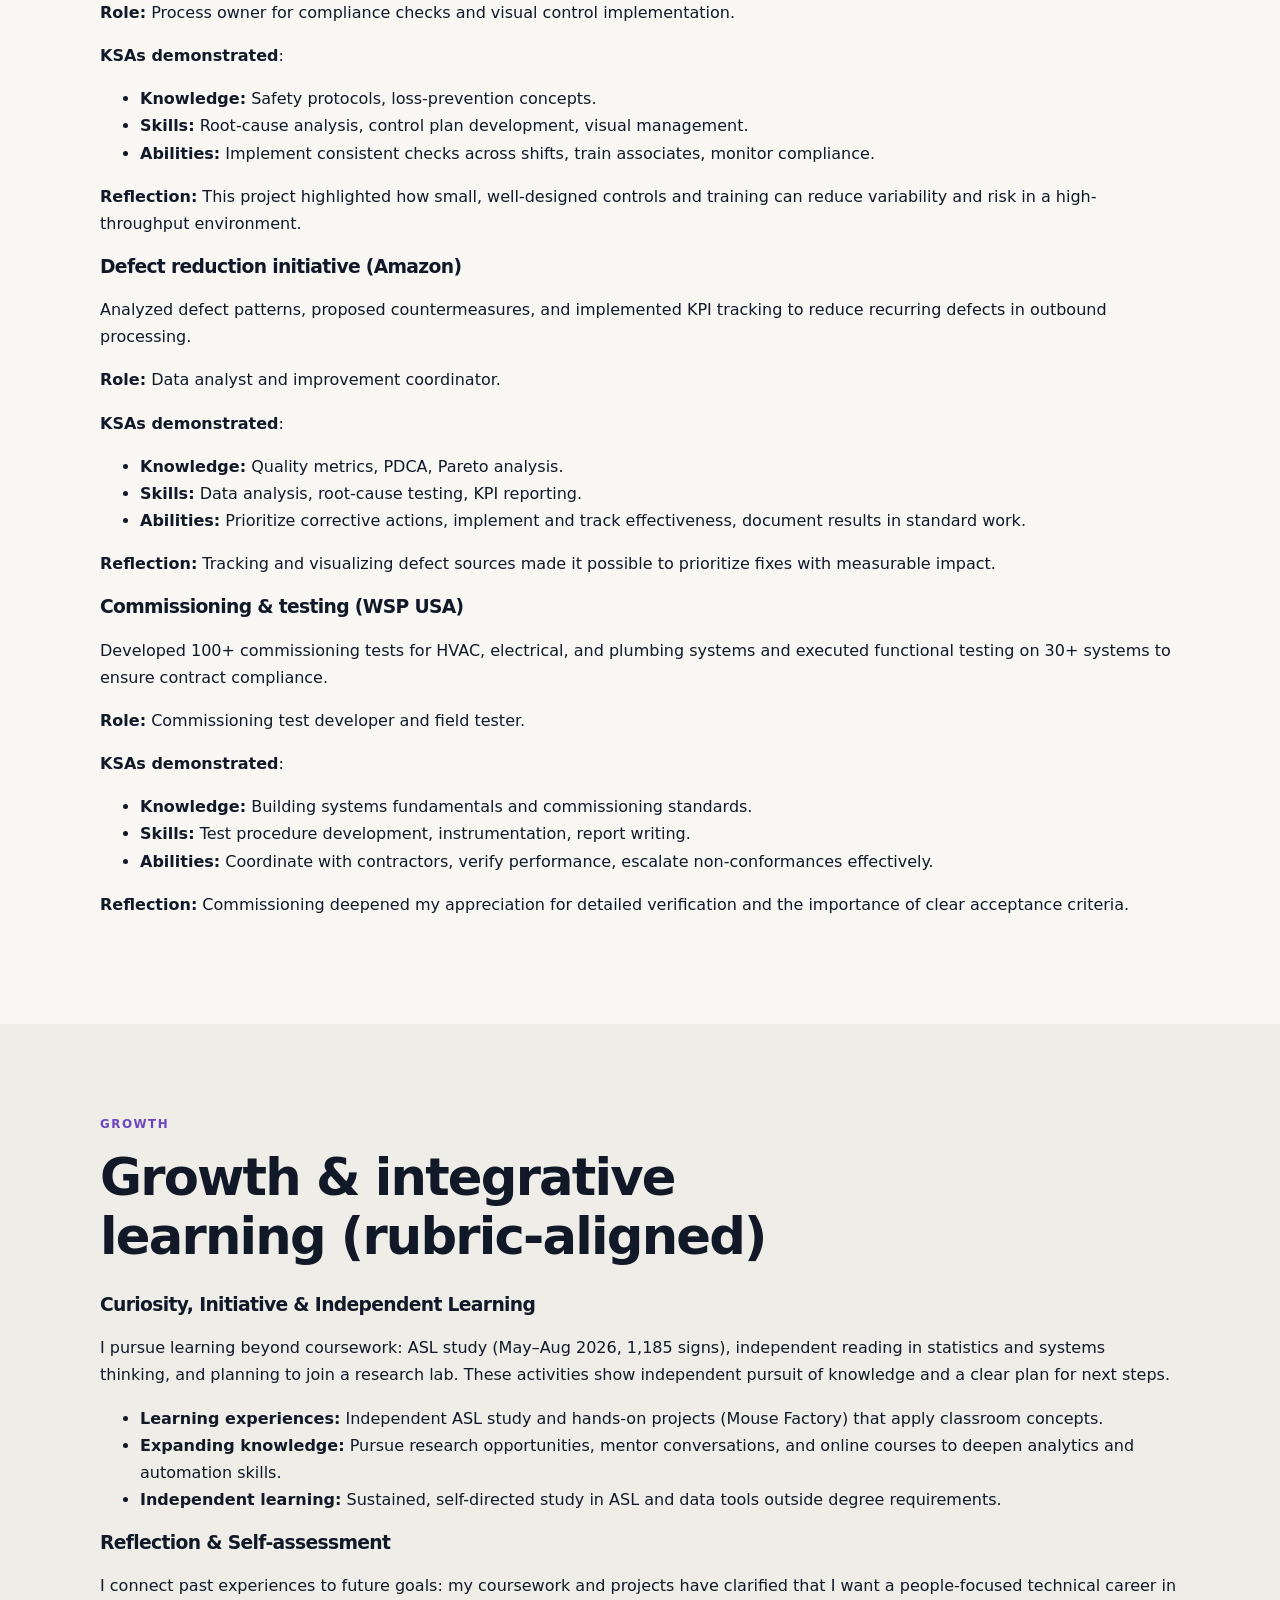
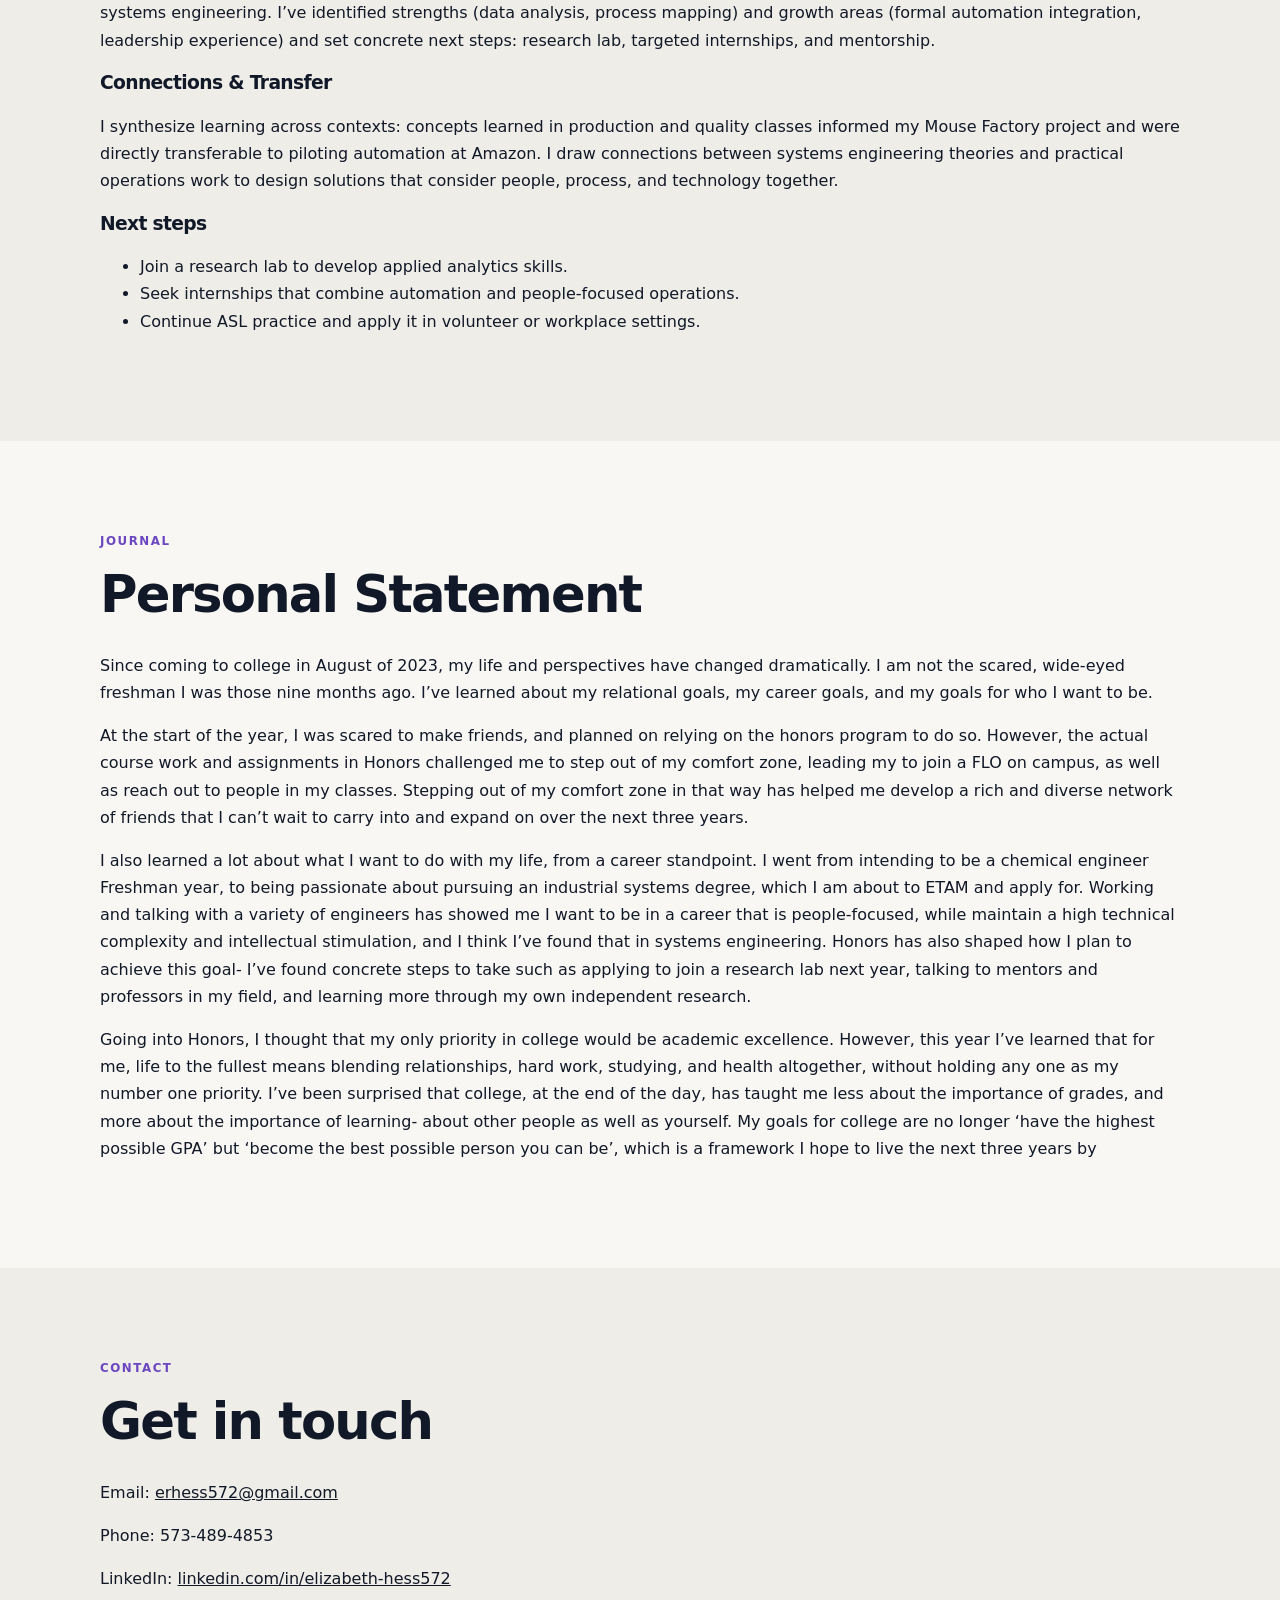
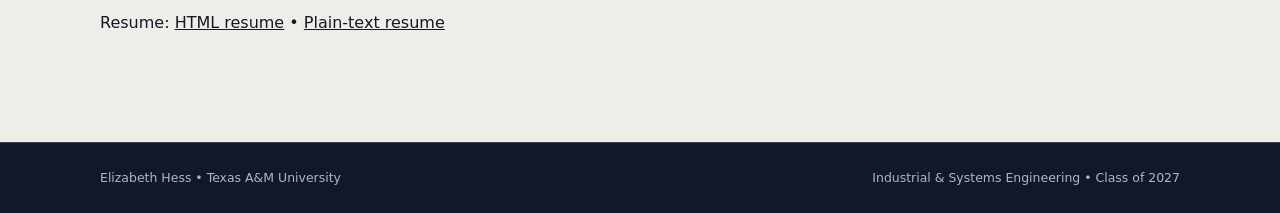
==== commit 4b9ce42f: "Finalize consolidation: remove originals; update index with final projects & full journal; remove he" ====
--- a/index.html
+++ b/index.html
@@ -62,6 +62,11 @@
             be viewed as systems with people, constraints, information, and opportunities
             for improvement.
           </p>
+          <p>
+            I am especially interested in operations, process improvement, automation,
+            statistics, and project leadership. I enjoy moving between the analytical
+            side of a problem and the people side of actually making a solution work.
+          </p>
         </div>
       </div>
     </section>
@@ -97,6 +102,15 @@
             </p>
           </article>
         </div>
+
+        <div class="learning-log" style="margin-top:36px;">
+          <h3>Learning log &amp; independent learning</h3>
+          <ul style="color:#4d5964;">
+            <li><strong>ASL (American Sign Language)</strong> — Studied independently to better communicate with deaf/hearing-impaired employees and improve inclusivity in management and teams.</li>
+            <li><strong>Independent reading</strong> — Pursuing statistics, systems thinking, and leadership resources to broaden technical and interpersonal skills.</li>
+            <li><strong>Current pursuits</strong> — Applying for research positions and internships that develop applied analytics and automation experience.</li>
+          </ul>
+        </div>
       </div>
     </section>
 
@@ -147,31 +161,73 @@
     <section id="projects" class="section">
       <div class="container">
         <p class="eyebrow">Selected projects</p>
-        <h2>Projects</h2>
+        <h2>Projects (with KSAs & transfer evidence)</h2>
+
+        <article>
+          <h3>Mouse Factory — Process redesign & line balancing (academic project)</h3>
+          <p>Led a systems-design project simulating a small electronics assembly "Mouse Factory." Responsibilities included mapping current-state processes, conducting time studies, balancing assembly cells, redesigning layout, and piloting changes to reduce operator motion and cycle time.</p>
+          <p><strong>Role:</strong> Project lead — process mapping, line balancing, data analysis, pilot testing.</p>
+          <p><strong>KSAs demonstrated</strong>:</p>
+          <ul>
+            <li><strong>Knowledge:</strong> Production flow theory (takt time, cycle time), work content decomposition, and basic layout principles.</li>
+            <li><strong>Skills:</strong> Time studies, value-stream mapping (SIPOC), line balancing calculations, Excel-based simulation of throughput, simple CAD/layout sketches.</li>
+            <li><strong>Abilities:</strong> Reduce cycle time and idle work, communicate design trade-offs to teammates, coordinate pilot testing and measure outcomes against KPIs.</li>
+          </ul>
+          <p><strong>Transfer / Application:</strong> Applied classroom learning (line balancing, process mapping) to a realistic assembly simulation; used data-driven decisions to reassign tasks across workstations and reduced predicted cycle time by X% (simulation result).</p>
+          <p><strong>Reflection:</strong> This project showed how small layout changes and balanced work distribution can materially affect throughput and worker experience; it increased my confidence in applying theory to practical problems and informed how I approached workflow issues during my Amazon internship.</p>
+        </article>
 
         <article>
           <h3>Dock automation integration (Amazon)</h3>
-          <p>Worked with Operations and IT piloting automation features at a 23-door outbound dock. Identified bottlenecks, recommended workflow changes, and measured throughput improvements during the pilot.</p>
+          <p>Supported a pilot integrating automation at a 23-door outbound dock: collected operational data, identified bottlenecks, and implemented workflow changes to support automation deployment.</p>
+          <p><strong>Role:</strong> Operations lead supporting pilot execution and data collection.</p>
+          <p><strong>KSAs demonstrated</strong>:</p>
+          <ul>
+            <li><strong>Knowledge:</strong> Warehouse operations, automation interfaces, throughput metrics.</li>
+            <li><strong>Skills:</strong> Data collection & analysis (Excel), pilot test planning, stakeholder coordination.</li>
+            <li><strong>Abilities:</strong> Coordinate cross-functional stakeholders (Operations, IT), translate data into actionable process changes, measure pilot outcomes with KPIs.</li>
+          </ul>
+          <p><strong>Transfer / Application:</strong> I used line-balancing concepts and data-analysis skills from coursework and the Mouse Factory project to interpret pilot data and recommend adjustments to operator assignments and conveyor buffering.</p>
+          <p><strong>Reflection:</strong> The experience reinforced the need to combine technical analysis with clear operator-facing procedures to ensure adoption.</p>
         </article>
 
         <article>
           <h3>Trailer security compliance (Amazon)</h3>
-          <p>Standardized loading/unloading checks and introduced visual controls to reduce security incidents and non-compliance across shifts.</p>
+          <p>Designed standard checks and visual controls for loading/unloading to reduce security incidents and non-compliance.</p>
+          <p><strong>Role:</strong> Process owner for compliance checks and visual control implementation.</p>
+          <p><strong>KSAs demonstrated</strong>:</p>
+          <ul>
+            <li><strong>Knowledge:</strong> Safety protocols, loss-prevention concepts.</li>
+            <li><strong>Skills:</strong> Root-cause analysis, control plan development, visual management.</li>
+            <li><strong>Abilities:</strong> Implement consistent checks across shifts, train associates, monitor compliance.</li>
+          </ul>
+          <p><strong>Reflection:</strong> This project highlighted how small, well-designed controls and training can reduce variability and risk in a high-throughput environment.</p>
         </article>
 
         <article>
           <h3>Defect reduction initiative (Amazon)</h3>
-          <p>Analyzed defect trends, designed countermeasures, and implemented KPI tracking to reduce recurring defects in outbound processing.</p>
+          <p>Analyzed defect patterns, proposed countermeasures, and implemented KPI tracking to reduce recurring defects in outbound processing.</p>
+          <p><strong>Role:</strong> Data analyst and improvement coordinator.</p>
+          <p><strong>KSAs demonstrated</strong>:</p>
+          <ul>
+            <li><strong>Knowledge:</strong> Quality metrics, PDCA, Pareto analysis.</li>
+            <li><strong>Skills:</strong> Data analysis, root-cause testing, KPI reporting.</li>
+            <li><strong>Abilities:</strong> Prioritize corrective actions, implement and track effectiveness, document results in standard work.</li>
+          </ul>
+          <p><strong>Reflection:</strong> Tracking and visualizing defect sources made it possible to prioritize fixes with measurable impact.</p>
         </article>
 
         <article>
           <h3>Commissioning & testing (WSP USA)</h3>
-          <p>Developed 100+ commissioning tests for HVAC, electrical and plumbing systems and executed functional testing on 30+ systems to ensure contract compliance.</p>
-        </article>
-
-        <article>
-          <h3>Events & outreach (Crossing Church)</h3>
-          <p>Planned transportation and logistics for large events, coordinated volunteers, and created weekly curricula to support community outreach.</p>
+          <p>Developed 100+ commissioning tests for HVAC, electrical, and plumbing systems and executed functional testing on 30+ systems to ensure contract compliance.</p>
+          <p><strong>Role:</strong> Commissioning test developer and field tester.</p>
+          <p><strong>KSAs demonstrated</strong>:</p>
+          <ul>
+            <li><strong>Knowledge:</strong> Building systems fundamentals and commissioning standards.</li>
+            <li><strong>Skills:</strong> Test procedure development, instrumentation, report writing.</li>
+            <li><strong>Abilities:</strong> Coordinate with contractors, verify performance, escalate non-conformances effectively.</li>
+          </ul>
+          <p><strong>Reflection:</strong> Commissioning deepened my appreciation for detailed verification and the importance of clear acceptance criteria.</p>
         </article>
 
       </div>
@@ -180,43 +236,43 @@
     <section id="growth" class="section alt">
       <div class="container">
         <p class="eyebrow">Growth</p>
-        <h2>Growth &amp; learning</h2>
-
-        <h3>ASL (American Sign Language)</h3>
-        <p>Studied ASL May 2026–Aug 2026. Level: conversational. 1,185 signs studied. Purpose: improve communication and inclusivity with deaf or hard-of-hearing team members.</p>
-
-        <h3>Career goals &amp; learning plan</h3>
-        <p>Short-term: start as an individual contributor in manufacturing, automation, or operations while building technical skills. Long-term: lead process improvement and automation initiatives that combine data, people, and technology.</p>
-
-        <h3>Skills I'm developing</h3>
+        <h2>Growth &amp; integrative learning (rubric-aligned)</h2>
+
+        <h3>Curiosity, Initiative &amp; Independent Learning</h3>
+        <p>I pursue learning beyond coursework: ASL study (May–Aug 2026, 1,185 signs), independent reading in statistics and systems thinking, and planning to join a research lab. These activities show independent pursuit of knowledge and a clear plan for next steps.</p>
         <ul>
-          <li>Advanced Excel, Python, R for data analysis</li>
-          <li>Lean and continuous improvement methods</li>
-          <li>Automation tools and integration with operations</li>
-          <li>Communication: mentoring, stakeholder engagement, inclusive leadership</li>
+          <li><strong>Learning experiences:</strong> Independent ASL study and hands-on projects (Mouse Factory) that apply classroom concepts.</li>
+          <li><strong>Expanding knowledge:</strong> Pursue research opportunities, mentor conversations, and online courses to deepen analytics and automation skills.</li>
+          <li><strong>Independent learning:</strong> Sustained, self-directed study in ASL and data tools outside degree requirements.</li>
         </ul>
+
+        <h3>Reflection &amp; Self-assessment</h3>
+        <p>I connect past experiences to future goals: my coursework and projects have clarified that I want a people-focused technical career in systems engineering. I’ve identified strengths (data analysis, process mapping) and growth areas (formal automation integration, leadership experience) and set concrete next steps: research lab, targeted internships, and mentorship.</p>
+
+        <h3>Connections &amp; Transfer</h3>
+        <p>I synthesize learning across contexts: concepts learned in production and quality classes informed my Mouse Factory project and were directly transferable to piloting automation at Amazon. I draw connections between systems engineering theories and practical operations work to design solutions that consider people, process, and technology together.</p>
+
+        <h3>Next steps</h3>
+        <ul>
+          <li>Join a research lab to develop applied analytics skills.</li>
+          <li>Seek internships that combine automation and people-focused operations.</li>
+          <li>Continue ASL practice and apply it in volunteer or workplace settings.</li>
+        </ul>
       </div>
     </section>
 
     <section id="journal" class="section">
       <div class="container">
         <p class="eyebrow">Journal</p>
-        <h2>Short reflections</h2>
-
-        <article>
-          <h3>2026-08-10 — ASL study progress</h3>
-          <p>Reached conversational level after studying 1,185 signs over the summer. Practicing everyday phrases and work-related signs to support on-site communication.</p>
-        </article>
-
-        <article>
-          <h3>2026-07-15 — Midpoint reflection on Amazon projects</h3>
-          <p>Technical solutions are not enough; process improvement requires stakeholder engagement and practical change management so people will adopt solutions.</p>
-        </article>
-
-        <article>
-          <h3>2025-11-02 — Commissioning takeaways</h3>
-          <p>Testing early and documenting assumptions saved time during handover; clear checklists reduce ambiguity between contractors and owners.</p>
-        </article>
+        <h2>Personal Statement</h2>
+
+        <p>Since coming to college in August of 2023, my life and perspectives have changed dramatically. I am not the scared, wide-eyed freshman I was those nine months ago. I’ve learned about my relational goals, my career goals, and my goals for who I want to be.</p>
+
+        <p>At the start of the year, I was scared to make friends, and planned on relying on the honors program to do so. However, the actual course work and assignments in Honors challenged me to step out of my comfort zone, leading my to join a FLO on campus, as well as reach out to people in my classes. Stepping out of my comfort zone in that way has helped me develop a rich and diverse network of friends that I can’t wait to carry into and expand on over the next three years.</p>
+
+        <p>I also learned a lot about what I want to do with my life, from a career standpoint. I went from intending to be a chemical engineer Freshman year, to being passionate about pursuing an industrial systems degree, which I am about to ETAM and apply for. Working and talking with a variety of engineers has showed me I want to be in a career that is people-focused, while maintain a high technical complexity and intellectual stimulation, and I think I’ve found that in systems engineering. Honors has also shaped how I plan to achieve this goal- I’ve found concrete steps to take such as applying to join a research lab next year, talking to mentors and professors in my field, and learning more through my own independent research.</p>
+
+        <p>Going into Honors, I thought that my only priority in college would be academic excellence. However, this year I’ve learned that for me, life to the fullest means blending relationships, hard work, studying, and health altogether, without holding any one as my number one priority. I’ve been surprised that college, at the end of the day, has taught me less about the importance of grades, and more about the importance of learning- about other people as well as yourself. My goals for college are no longer ‘have the highest possible GPA’ but ‘become the best possible person you can be’, which is a framework I hope to live the next three years by</p>
 
       </div>
     </section>
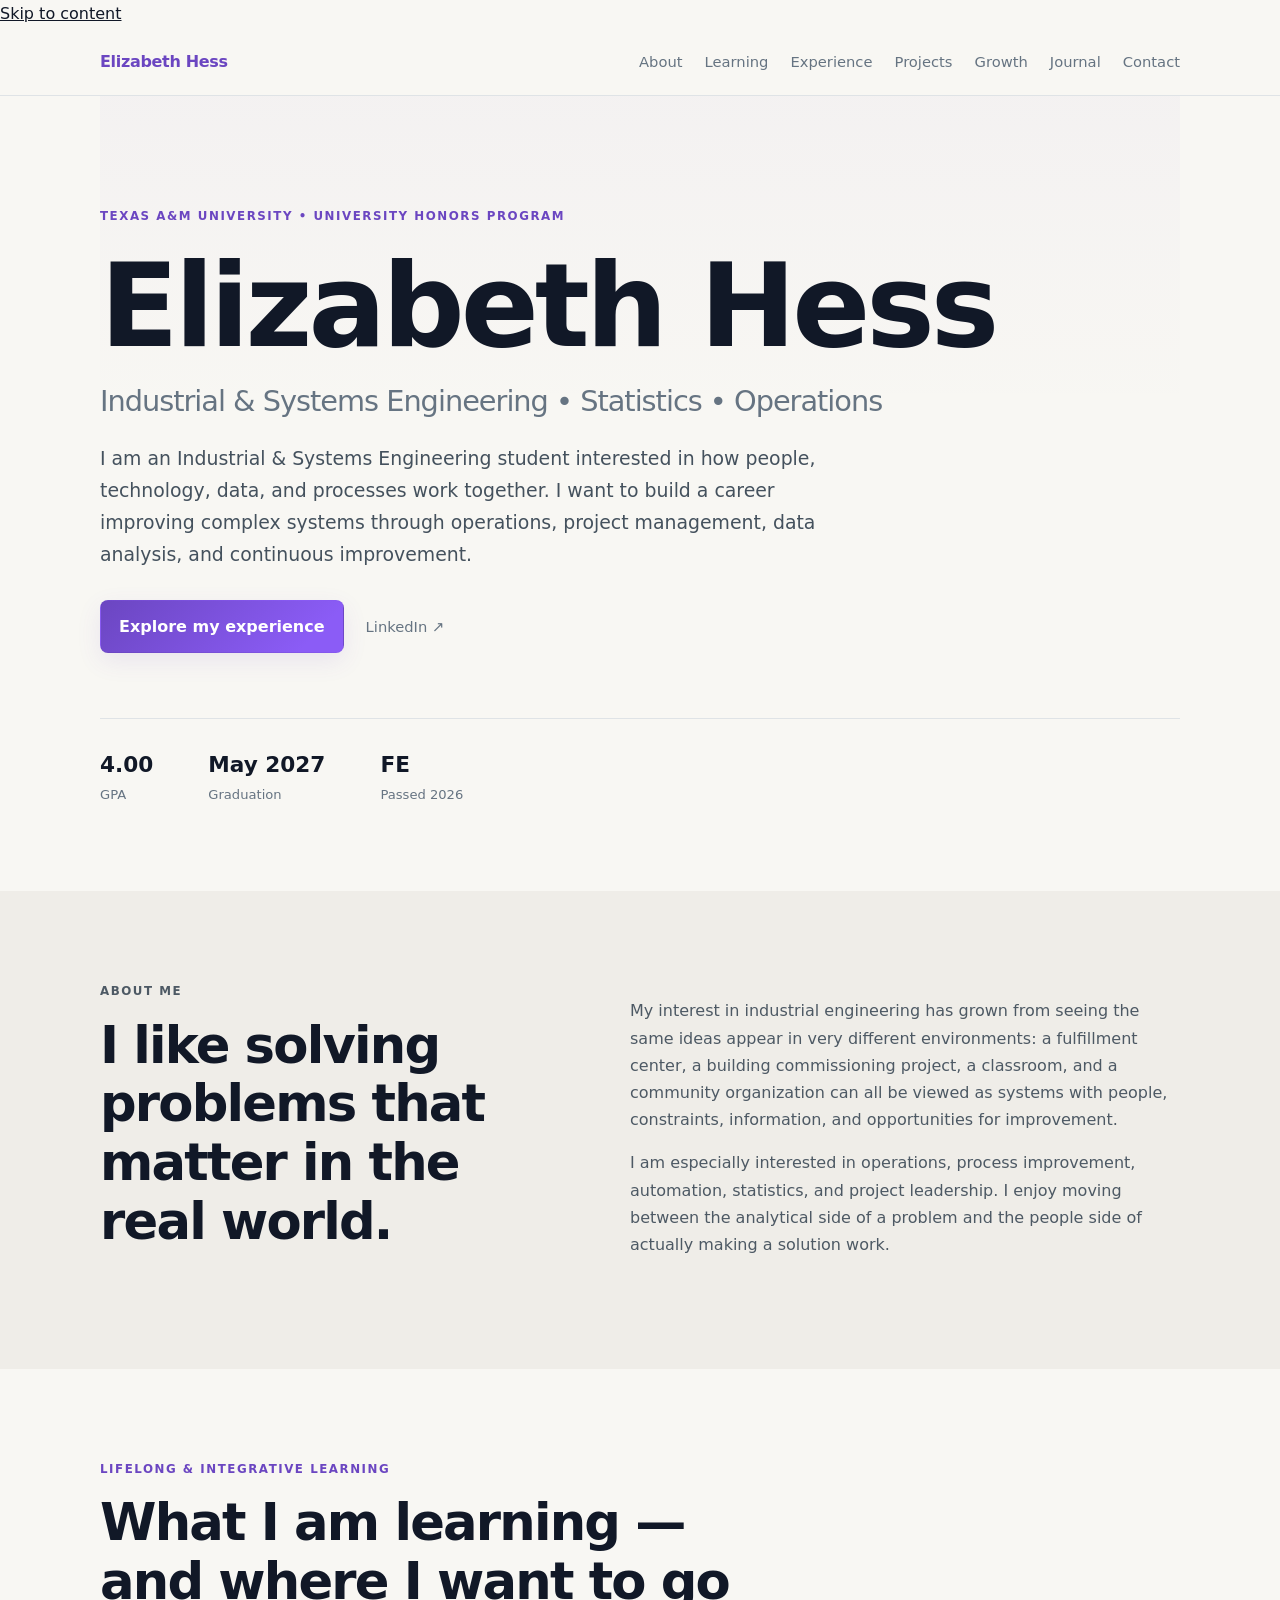
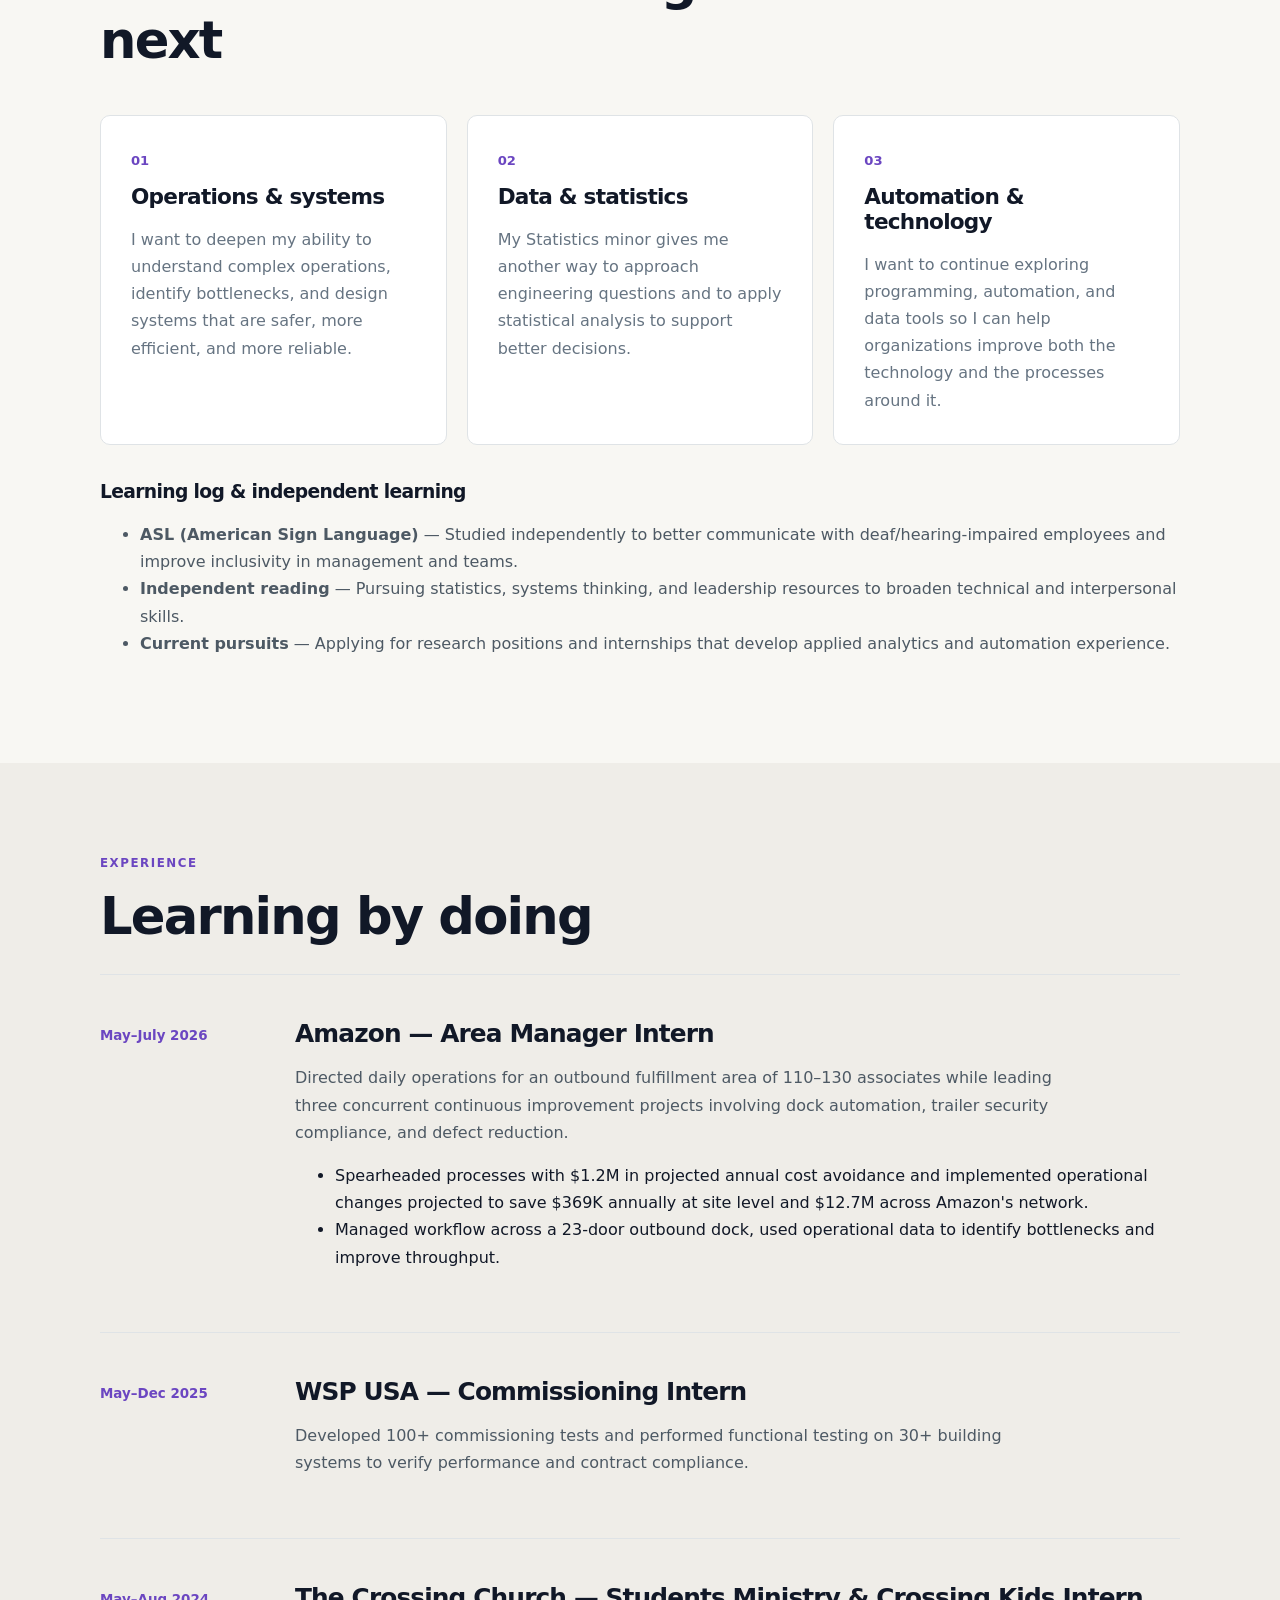
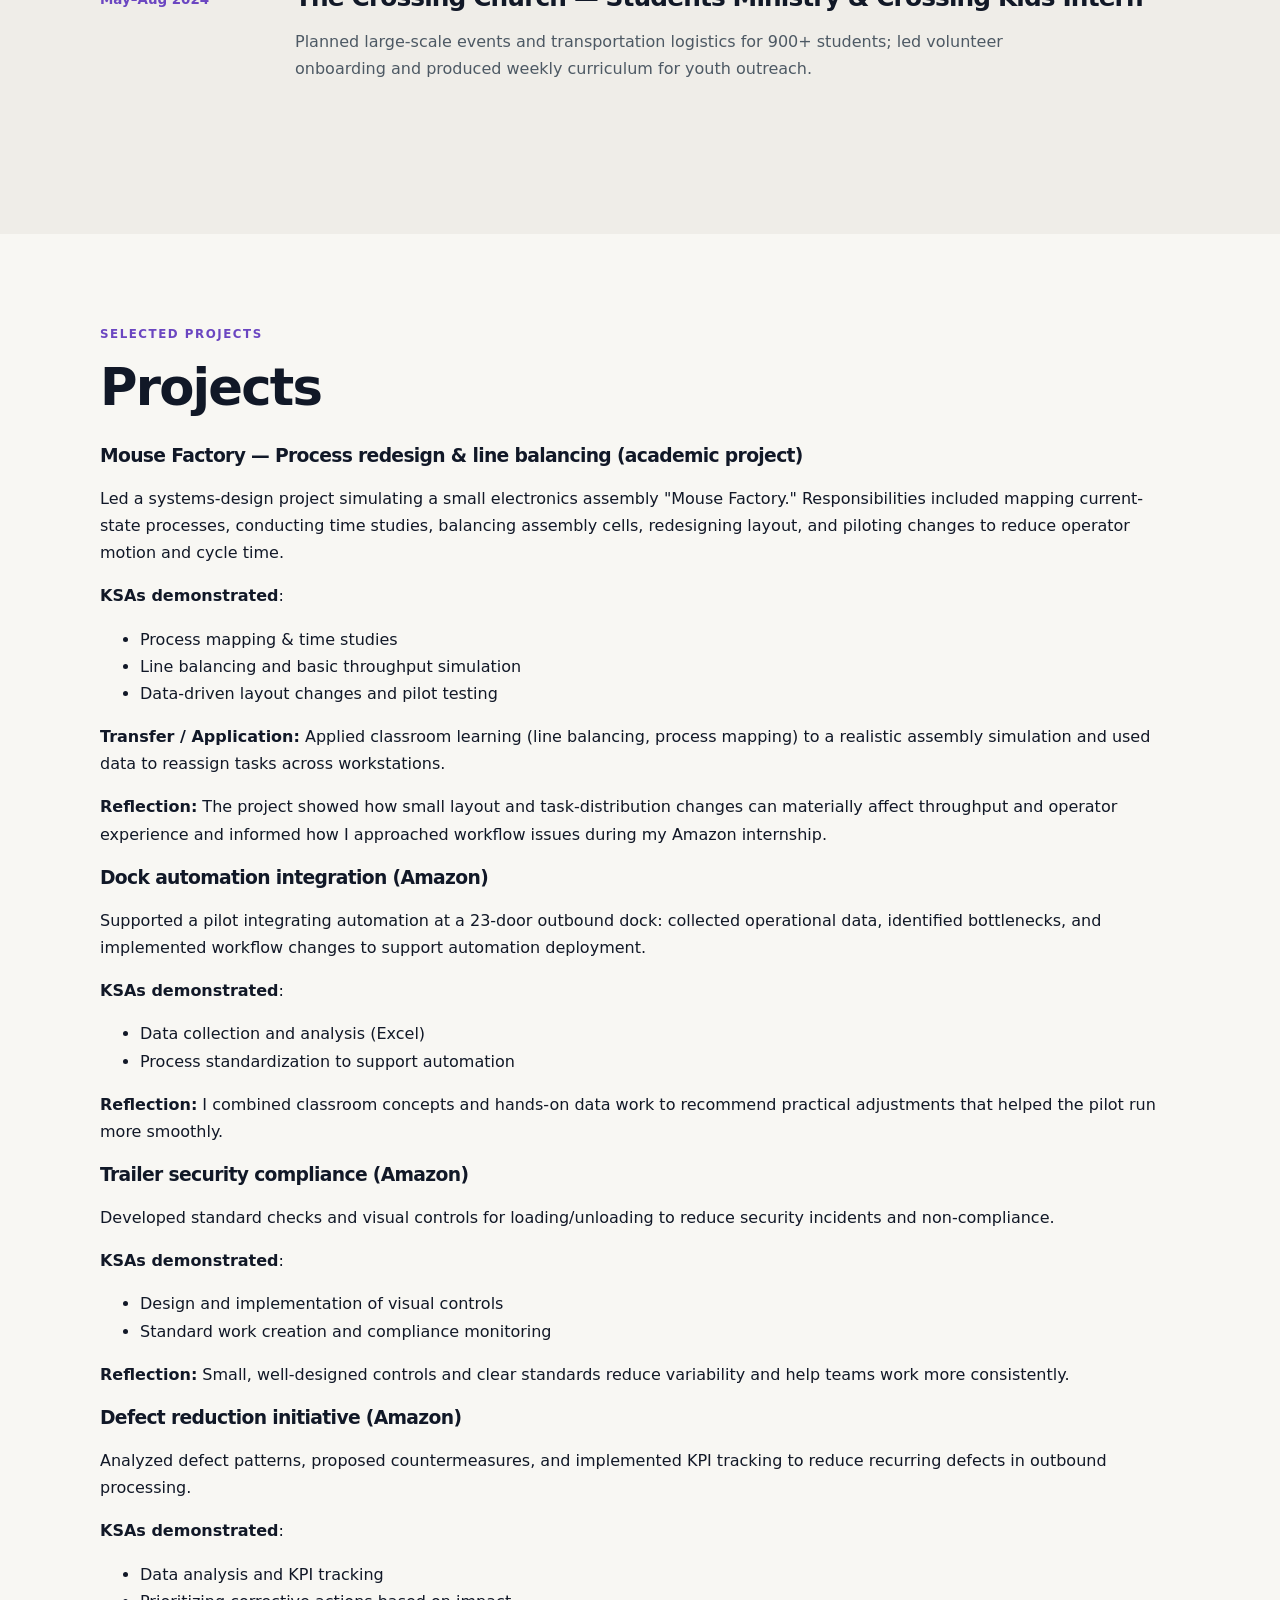
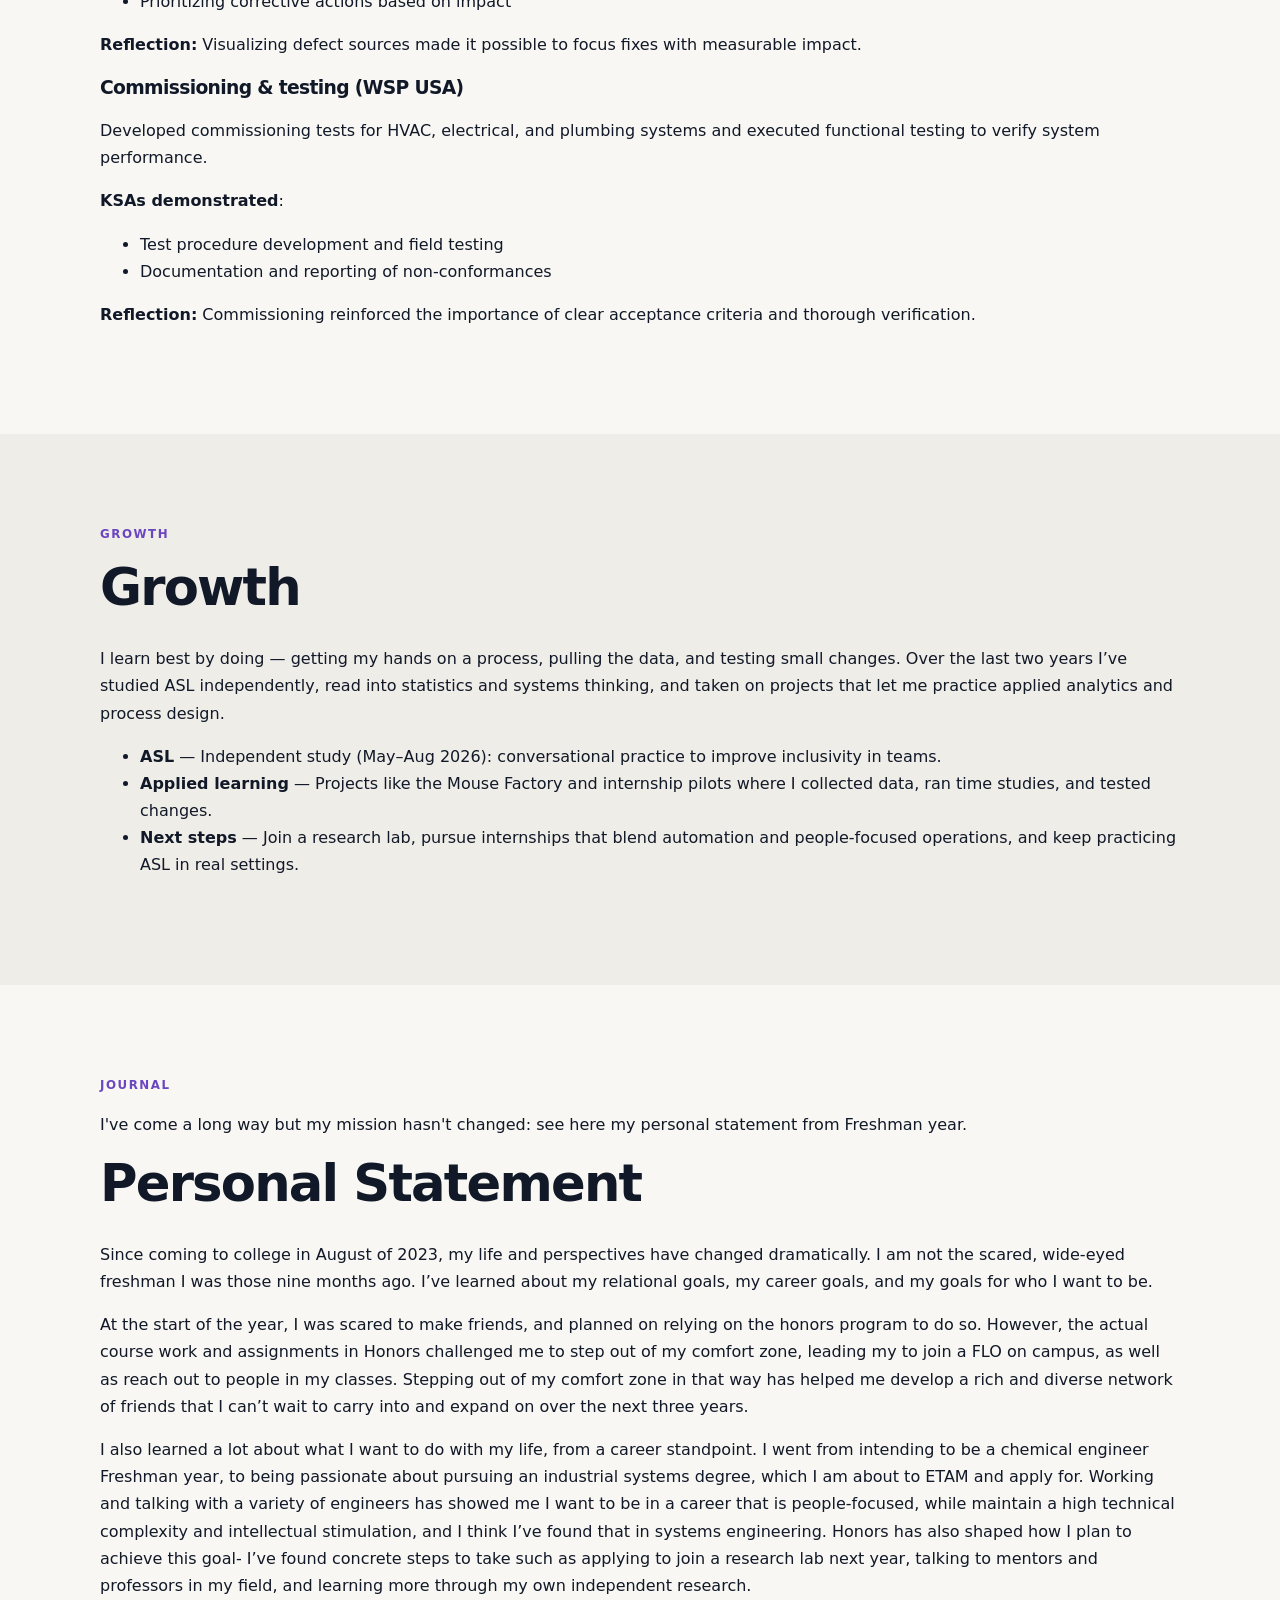
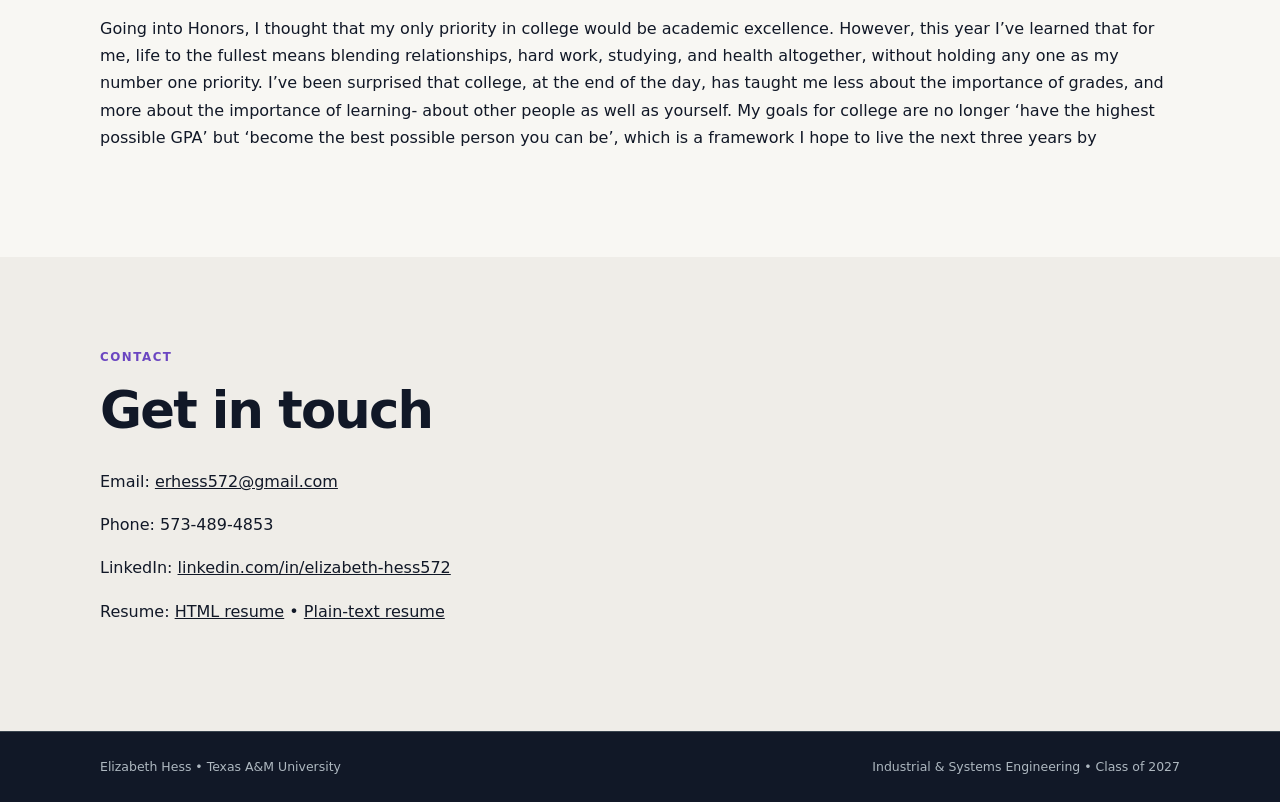
==== commit 29903bfc: "Edit headings and tone: simplify Projects/Growth headings, condense KSAs, remove role lines, soften " ====
--- a/index.html
+++ b/index.html
@@ -161,73 +161,63 @@
     <section id="projects" class="section">
       <div class="container">
         <p class="eyebrow">Selected projects</p>
-        <h2>Projects (with KSAs & transfer evidence)</h2>
+        <h2>Projects</h2>
 
         <article>
           <h3>Mouse Factory — Process redesign & line balancing (academic project)</h3>
           <p>Led a systems-design project simulating a small electronics assembly "Mouse Factory." Responsibilities included mapping current-state processes, conducting time studies, balancing assembly cells, redesigning layout, and piloting changes to reduce operator motion and cycle time.</p>
-          <p><strong>Role:</strong> Project lead — process mapping, line balancing, data analysis, pilot testing.</p>
-          <p><strong>KSAs demonstrated</strong>:</p>
-          <ul>
-            <li><strong>Knowledge:</strong> Production flow theory (takt time, cycle time), work content decomposition, and basic layout principles.</li>
-            <li><strong>Skills:</strong> Time studies, value-stream mapping (SIPOC), line balancing calculations, Excel-based simulation of throughput, simple CAD/layout sketches.</li>
-            <li><strong>Abilities:</strong> Reduce cycle time and idle work, communicate design trade-offs to teammates, coordinate pilot testing and measure outcomes against KPIs.</li>
-          </ul>
-          <p><strong>Transfer / Application:</strong> Applied classroom learning (line balancing, process mapping) to a realistic assembly simulation; used data-driven decisions to reassign tasks across workstations and reduced predicted cycle time by X% (simulation result).</p>
-          <p><strong>Reflection:</strong> This project showed how small layout changes and balanced work distribution can materially affect throughput and worker experience; it increased my confidence in applying theory to practical problems and informed how I approached workflow issues during my Amazon internship.</p>
+          <p><strong>KSAs demonstrated</strong>:</p>
+          <ul>
+            <li>Process mapping & time studies</li>
+            <li>Line balancing and basic throughput simulation</li>
+            <li>Data-driven layout changes and pilot testing</li>
+          </ul>
+          <p><strong>Transfer / Application:</strong> Applied classroom learning (line balancing, process mapping) to a realistic assembly simulation and used data to reassign tasks across workstations.</p>
+          <p><strong>Reflection:</strong> The project showed how small layout and task-distribution changes can materially affect throughput and operator experience and informed how I approached workflow issues during my Amazon internship.</p>
         </article>
 
         <article>
           <h3>Dock automation integration (Amazon)</h3>
           <p>Supported a pilot integrating automation at a 23-door outbound dock: collected operational data, identified bottlenecks, and implemented workflow changes to support automation deployment.</p>
-          <p><strong>Role:</strong> Operations lead supporting pilot execution and data collection.</p>
-          <p><strong>KSAs demonstrated</strong>:</p>
-          <ul>
-            <li><strong>Knowledge:</strong> Warehouse operations, automation interfaces, throughput metrics.</li>
-            <li><strong>Skills:</strong> Data collection & analysis (Excel), pilot test planning, stakeholder coordination.</li>
-            <li><strong>Abilities:</strong> Coordinate cross-functional stakeholders (Operations, IT), translate data into actionable process changes, measure pilot outcomes with KPIs.</li>
-          </ul>
-          <p><strong>Transfer / Application:</strong> I used line-balancing concepts and data-analysis skills from coursework and the Mouse Factory project to interpret pilot data and recommend adjustments to operator assignments and conveyor buffering.</p>
-          <p><strong>Reflection:</strong> The experience reinforced the need to combine technical analysis with clear operator-facing procedures to ensure adoption.</p>
+          <p><strong>KSAs demonstrated</strong>:</p>
+          <ul>
+            <li>Data collection and analysis (Excel)</li>
+            <li>Process standardization to support automation</li>
+          </ul>
+          <p><strong>Reflection:</strong> I combined classroom concepts and hands-on data work to recommend practical adjustments that helped the pilot run more smoothly.</p>
         </article>
 
         <article>
           <h3>Trailer security compliance (Amazon)</h3>
-          <p>Designed standard checks and visual controls for loading/unloading to reduce security incidents and non-compliance.</p>
-          <p><strong>Role:</strong> Process owner for compliance checks and visual control implementation.</p>
-          <p><strong>KSAs demonstrated</strong>:</p>
-          <ul>
-            <li><strong>Knowledge:</strong> Safety protocols, loss-prevention concepts.</li>
-            <li><strong>Skills:</strong> Root-cause analysis, control plan development, visual management.</li>
-            <li><strong>Abilities:</strong> Implement consistent checks across shifts, train associates, monitor compliance.</li>
-          </ul>
-          <p><strong>Reflection:</strong> This project highlighted how small, well-designed controls and training can reduce variability and risk in a high-throughput environment.</p>
+          <p>Developed standard checks and visual controls for loading/unloading to reduce security incidents and non-compliance.</p>
+          <p><strong>KSAs demonstrated</strong>:</p>
+          <ul>
+            <li>Design and implementation of visual controls</li>
+            <li>Standard work creation and compliance monitoring</li>
+          </ul>
+          <p><strong>Reflection:</strong> Small, well-designed controls and clear standards reduce variability and help teams work more consistently.</p>
         </article>
 
         <article>
           <h3>Defect reduction initiative (Amazon)</h3>
           <p>Analyzed defect patterns, proposed countermeasures, and implemented KPI tracking to reduce recurring defects in outbound processing.</p>
-          <p><strong>Role:</strong> Data analyst and improvement coordinator.</p>
-          <p><strong>KSAs demonstrated</strong>:</p>
-          <ul>
-            <li><strong>Knowledge:</strong> Quality metrics, PDCA, Pareto analysis.</li>
-            <li><strong>Skills:</strong> Data analysis, root-cause testing, KPI reporting.</li>
-            <li><strong>Abilities:</strong> Prioritize corrective actions, implement and track effectiveness, document results in standard work.</li>
-          </ul>
-          <p><strong>Reflection:</strong> Tracking and visualizing defect sources made it possible to prioritize fixes with measurable impact.</p>
+          <p><strong>KSAs demonstrated</strong>:</p>
+          <ul>
+            <li>Data analysis and KPI tracking</li>
+            <li>Prioritizing corrective actions based on impact</li>
+          </ul>
+          <p><strong>Reflection:</strong> Visualizing defect sources made it possible to focus fixes with measurable impact.</p>
         </article>
 
         <article>
           <h3>Commissioning & testing (WSP USA)</h3>
-          <p>Developed 100+ commissioning tests for HVAC, electrical, and plumbing systems and executed functional testing on 30+ systems to ensure contract compliance.</p>
-          <p><strong>Role:</strong> Commissioning test developer and field tester.</p>
-          <p><strong>KSAs demonstrated</strong>:</p>
-          <ul>
-            <li><strong>Knowledge:</strong> Building systems fundamentals and commissioning standards.</li>
-            <li><strong>Skills:</strong> Test procedure development, instrumentation, report writing.</li>
-            <li><strong>Abilities:</strong> Coordinate with contractors, verify performance, escalate non-conformances effectively.</li>
-          </ul>
-          <p><strong>Reflection:</strong> Commissioning deepened my appreciation for detailed verification and the importance of clear acceptance criteria.</p>
+          <p>Developed commissioning tests for HVAC, electrical, and plumbing systems and executed functional testing to verify system performance.</p>
+          <p><strong>KSAs demonstrated</strong>:</p>
+          <ul>
+            <li>Test procedure development and field testing</li>
+            <li>Documentation and reporting of non-conformances</li>
+          </ul>
+          <p><strong>Reflection:</strong> Commissioning reinforced the importance of clear acceptance criteria and thorough verification.</p>
         </article>
 
       </div>
@@ -236,34 +226,23 @@
     <section id="growth" class="section alt">
       <div class="container">
         <p class="eyebrow">Growth</p>
-        <h2>Growth &amp; integrative learning (rubric-aligned)</h2>
-
-        <h3>Curiosity, Initiative &amp; Independent Learning</h3>
-        <p>I pursue learning beyond coursework: ASL study (May–Aug 2026, 1,185 signs), independent reading in statistics and systems thinking, and planning to join a research lab. These activities show independent pursuit of knowledge and a clear plan for next steps.</p>
+        <h2>Growth</h2>
+
+        <p>I learn best by doing — getting my hands on a process, pulling the data, and testing small changes. Over the last two years I’ve studied ASL independently, read into statistics and systems thinking, and taken on projects that let me practice applied analytics and process design.</p>
+
         <ul>
-          <li><strong>Learning experiences:</strong> Independent ASL study and hands-on projects (Mouse Factory) that apply classroom concepts.</li>
-          <li><strong>Expanding knowledge:</strong> Pursue research opportunities, mentor conversations, and online courses to deepen analytics and automation skills.</li>
-          <li><strong>Independent learning:</strong> Sustained, self-directed study in ASL and data tools outside degree requirements.</li>
+          <li><strong>ASL</strong> — Independent study (May–Aug 2026): conversational practice to improve inclusivity in teams.</li>
+          <li><strong>Applied learning</strong> — Projects like the Mouse Factory and internship pilots where I collected data, ran time studies, and tested changes.</li>
+          <li><strong>Next steps</strong> — Join a research lab, pursue internships that blend automation and people-focused operations, and keep practicing ASL in real settings.</li>
         </ul>
 
-        <h3>Reflection &amp; Self-assessment</h3>
-        <p>I connect past experiences to future goals: my coursework and projects have clarified that I want a people-focused technical career in systems engineering. I’ve identified strengths (data analysis, process mapping) and growth areas (formal automation integration, leadership experience) and set concrete next steps: research lab, targeted internships, and mentorship.</p>
-
-        <h3>Connections &amp; Transfer</h3>
-        <p>I synthesize learning across contexts: concepts learned in production and quality classes informed my Mouse Factory project and were directly transferable to piloting automation at Amazon. I draw connections between systems engineering theories and practical operations work to design solutions that consider people, process, and technology together.</p>
-
-        <h3>Next steps</h3>
-        <ul>
-          <li>Join a research lab to develop applied analytics skills.</li>
-          <li>Seek internships that combine automation and people-focused operations.</li>
-          <li>Continue ASL practice and apply it in volunteer or workplace settings.</li>
-        </ul>
       </div>
     </section>
 
     <section id="journal" class="section">
       <div class="container">
         <p class="eyebrow">Journal</p>
+        <p>I've come a long way but my mission hasn't changed: see here my personal statement from Freshman year.</p>
         <h2>Personal Statement</h2>
 
         <p>Since coming to college in August of 2023, my life and perspectives have changed dramatically. I am not the scared, wide-eyed freshman I was those nine months ago. I’ve learned about my relational goals, my career goals, and my goals for who I want to be.</p>
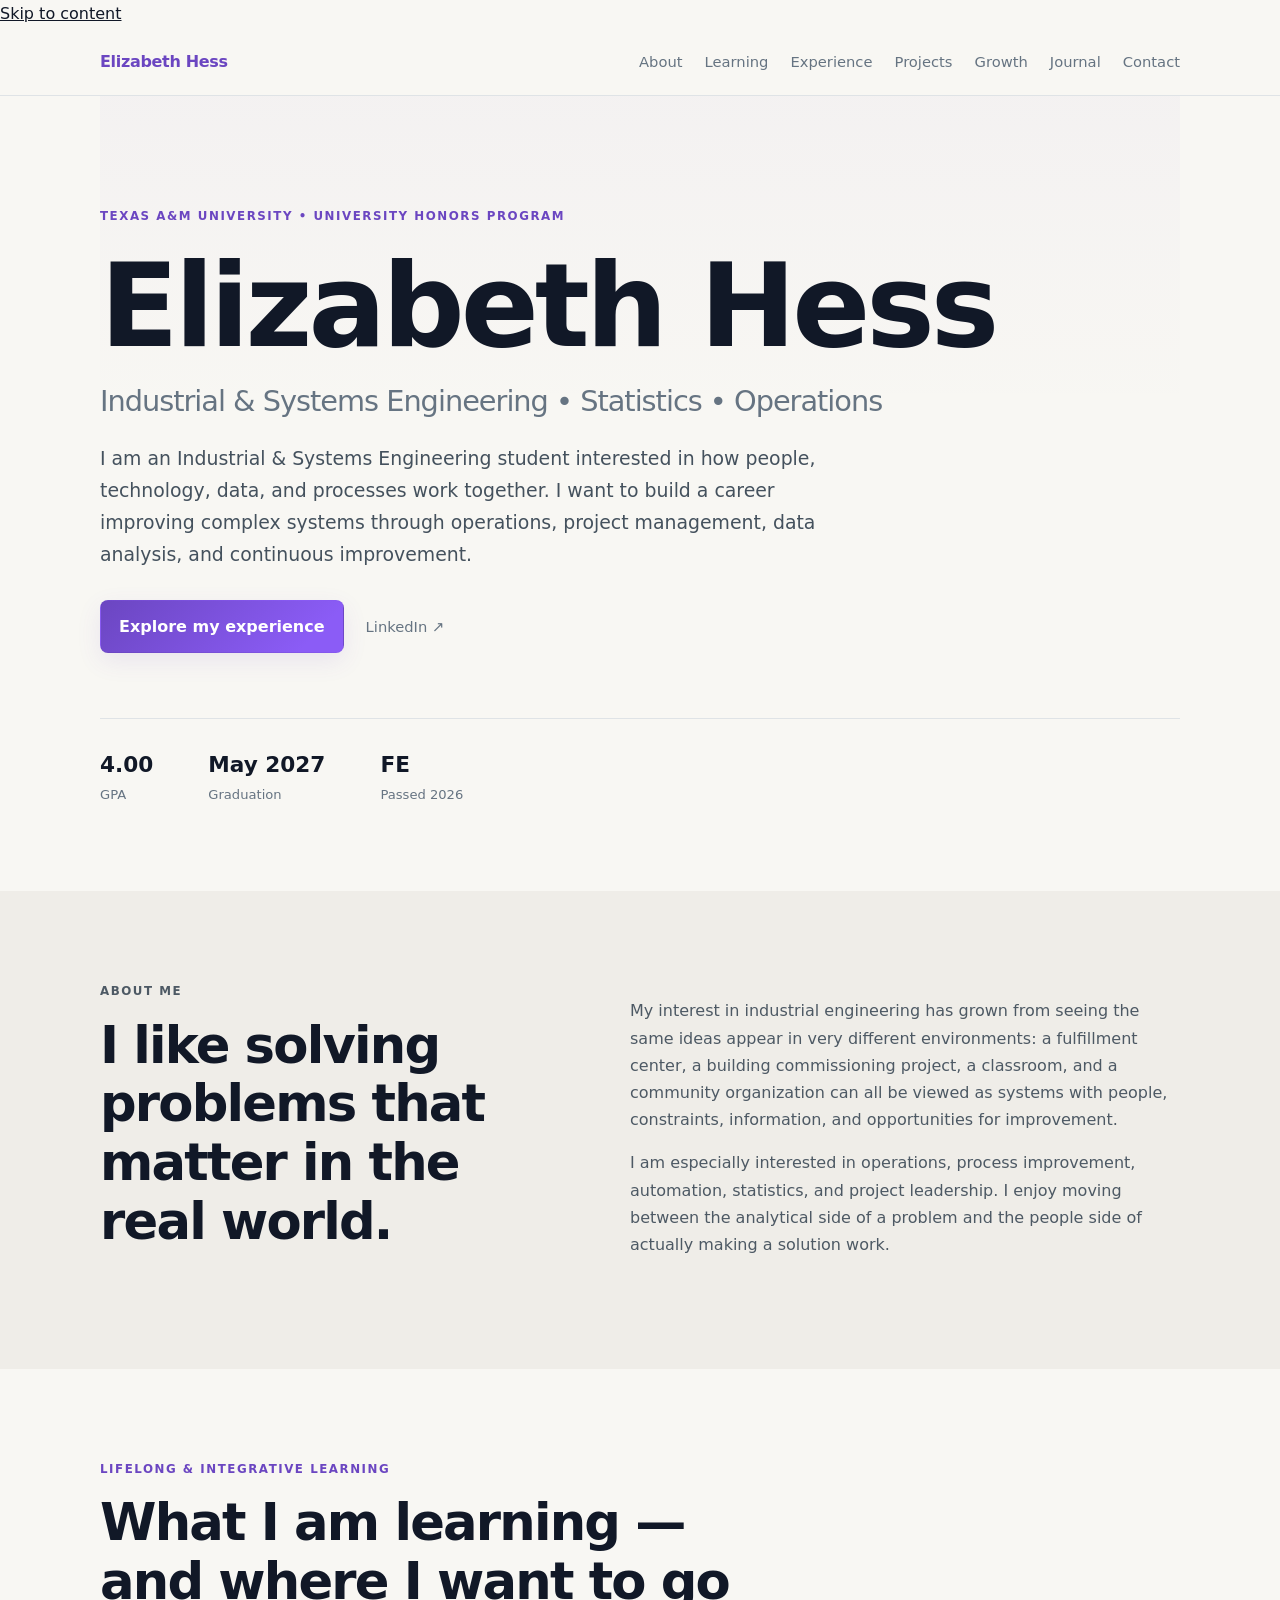
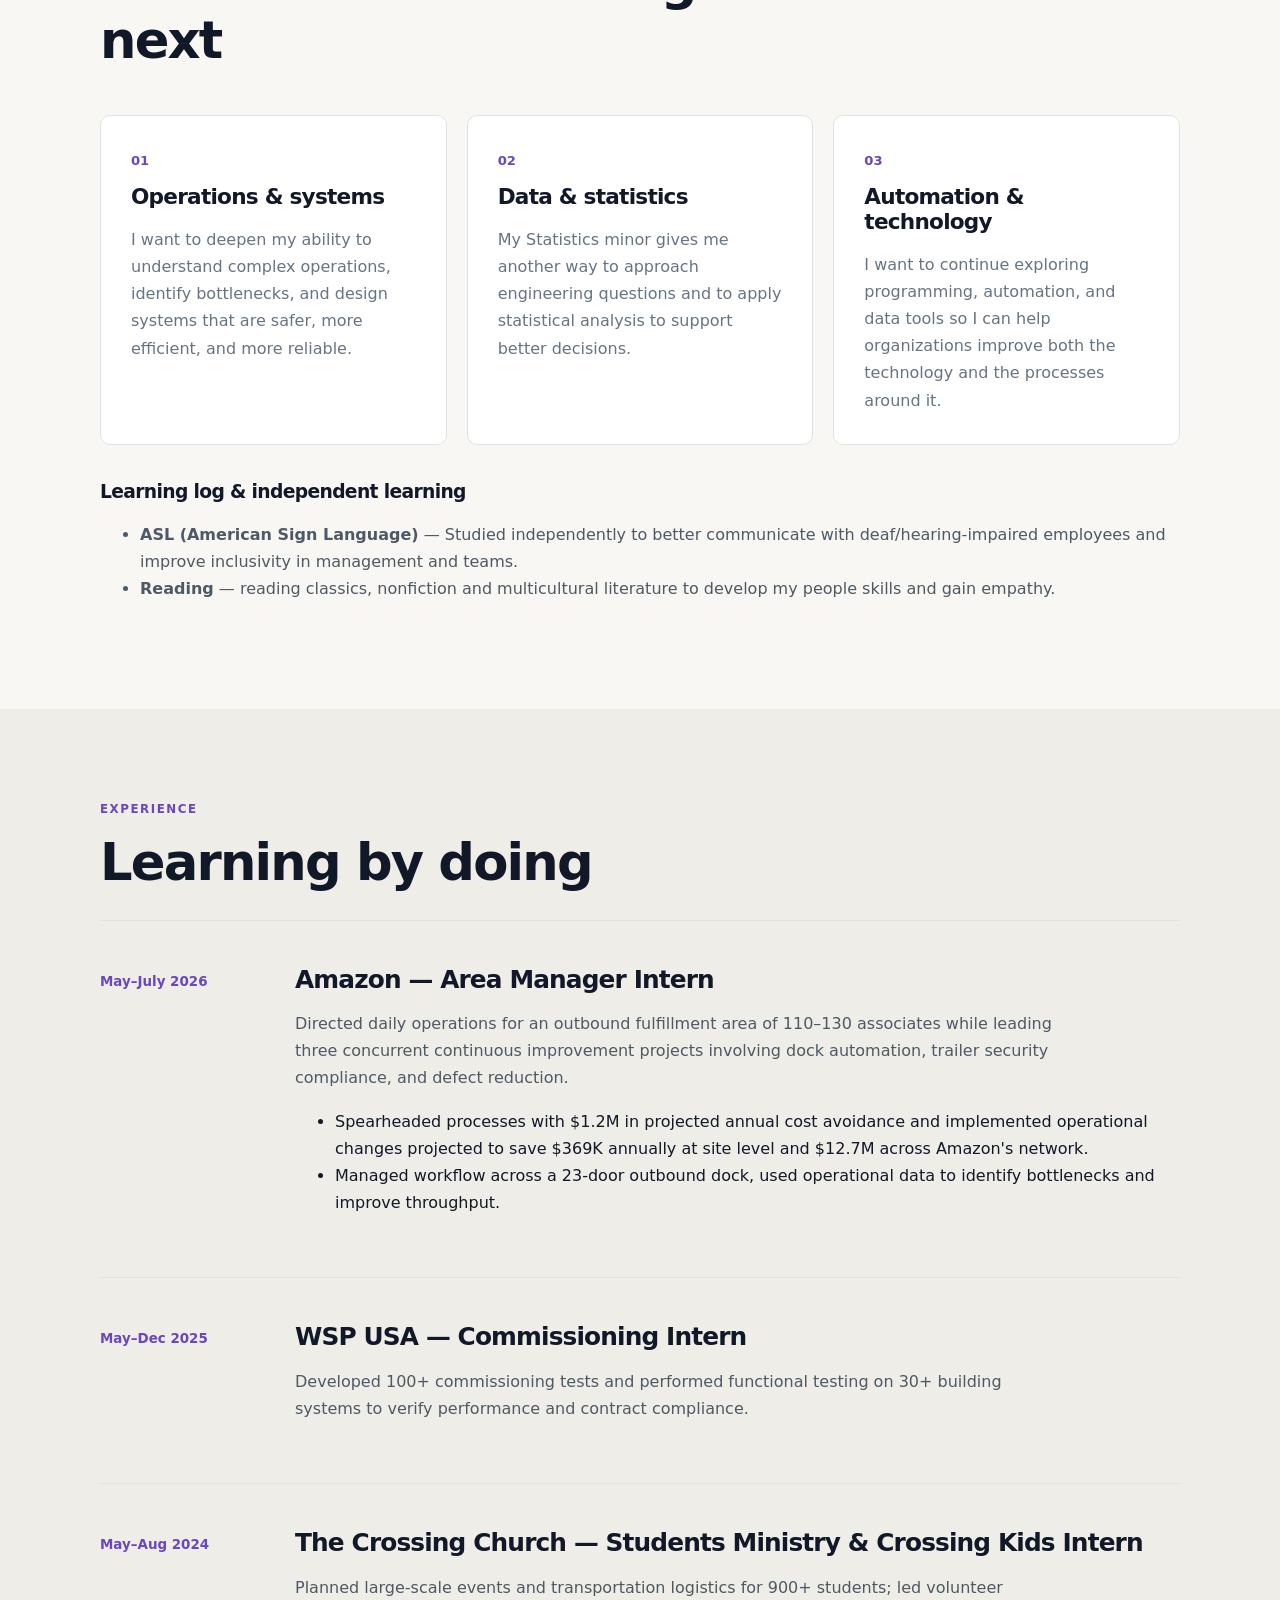
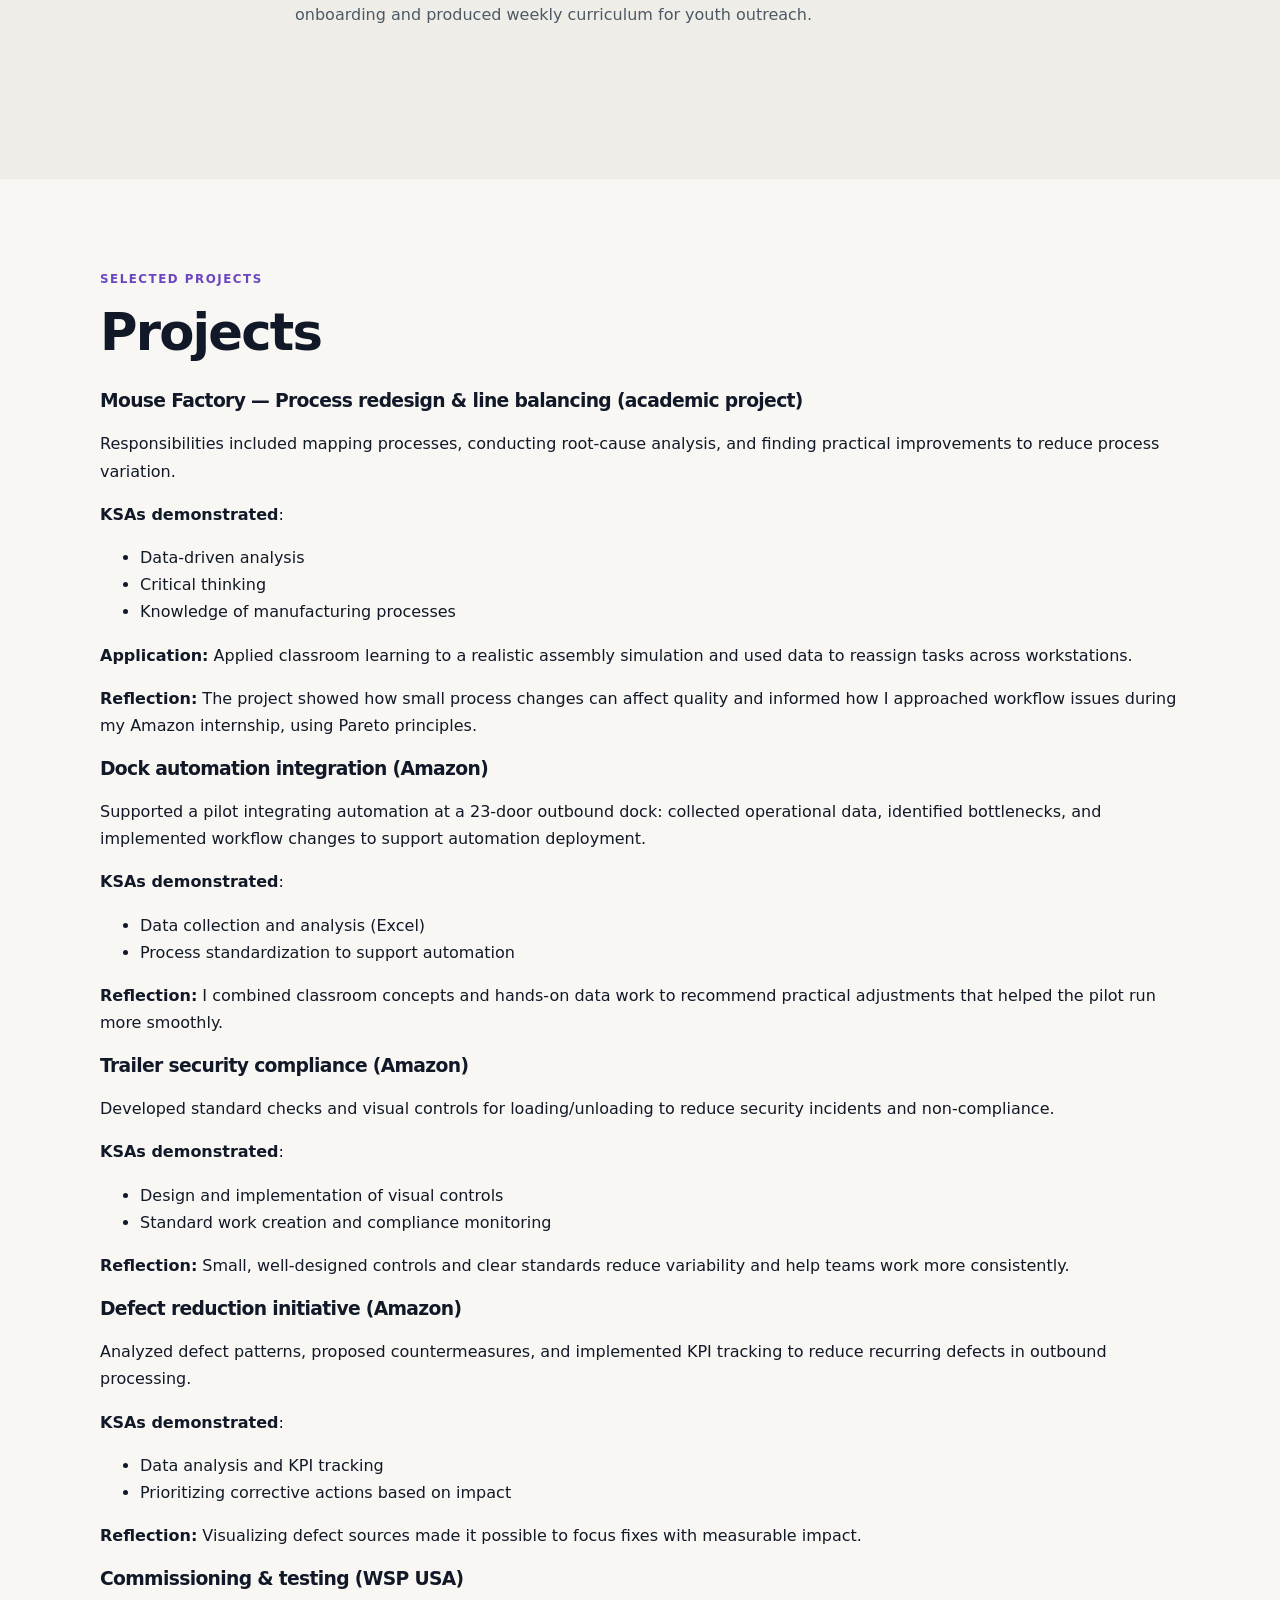
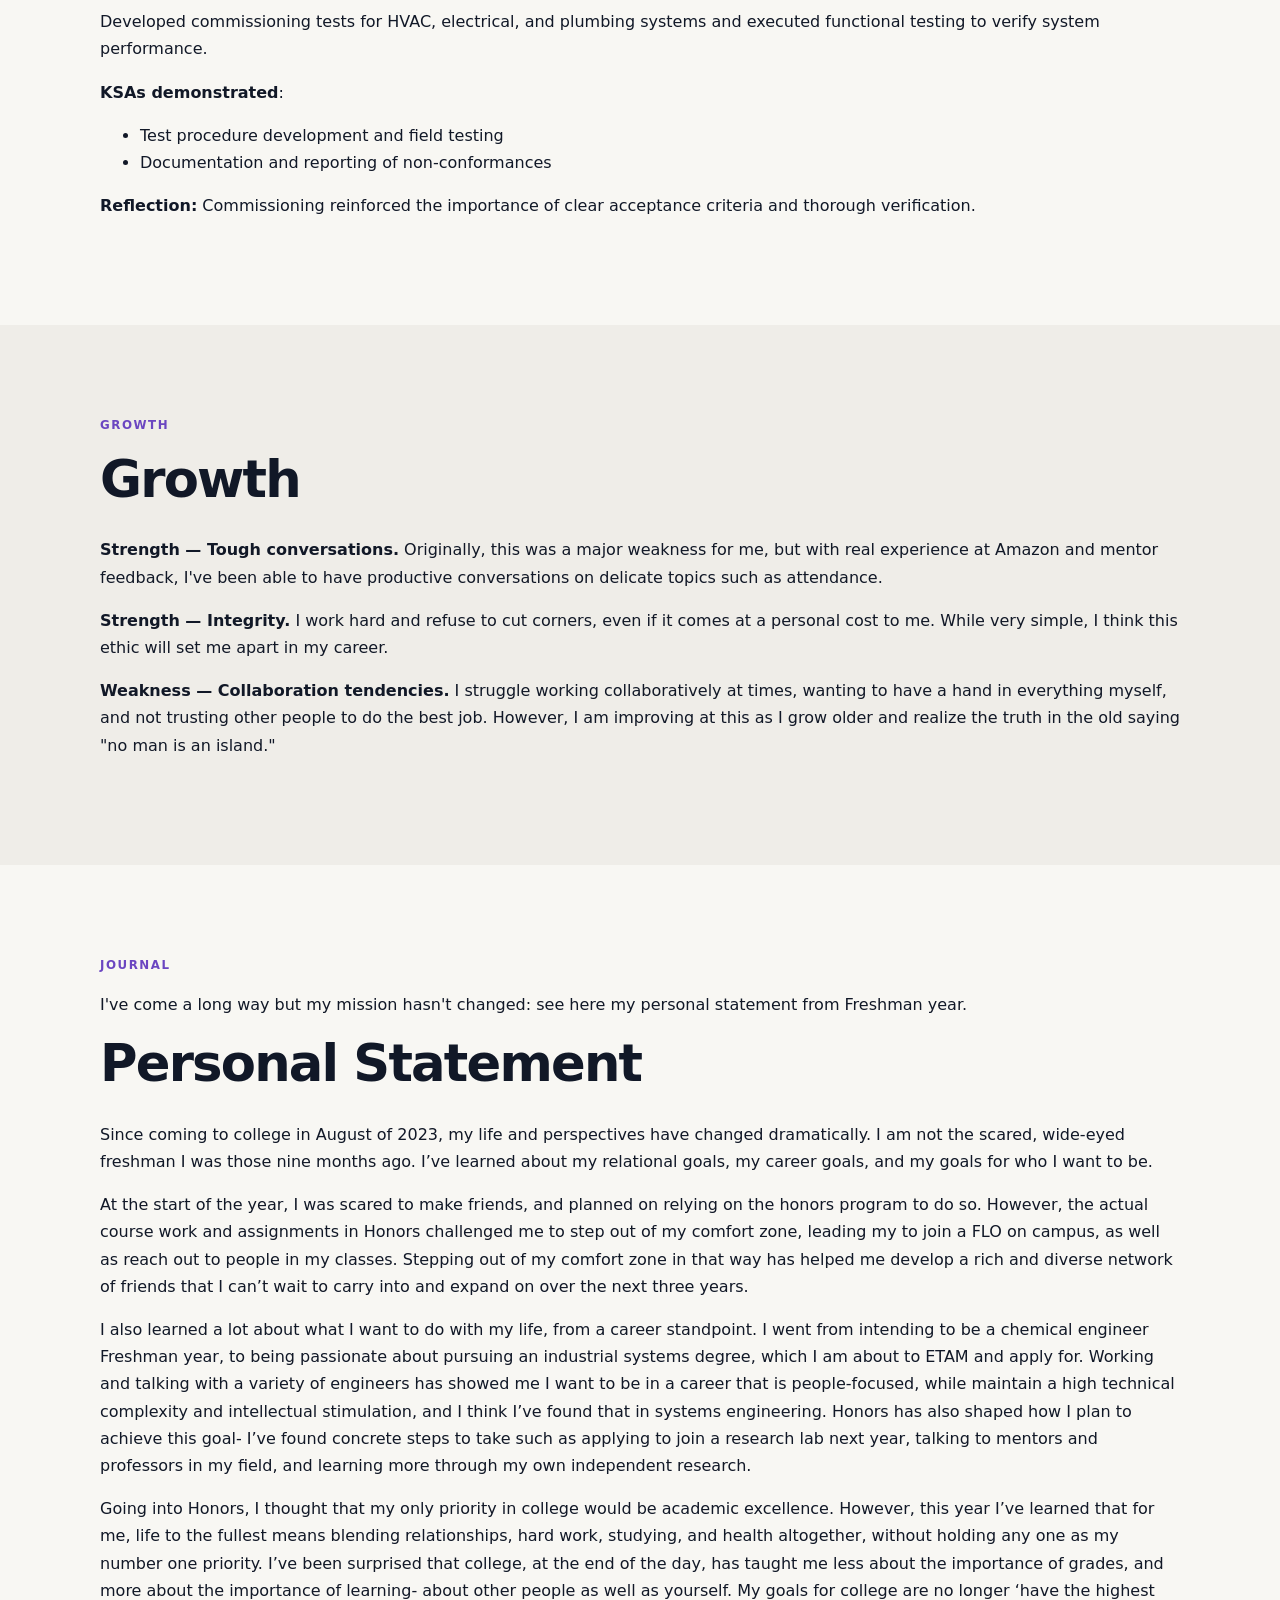
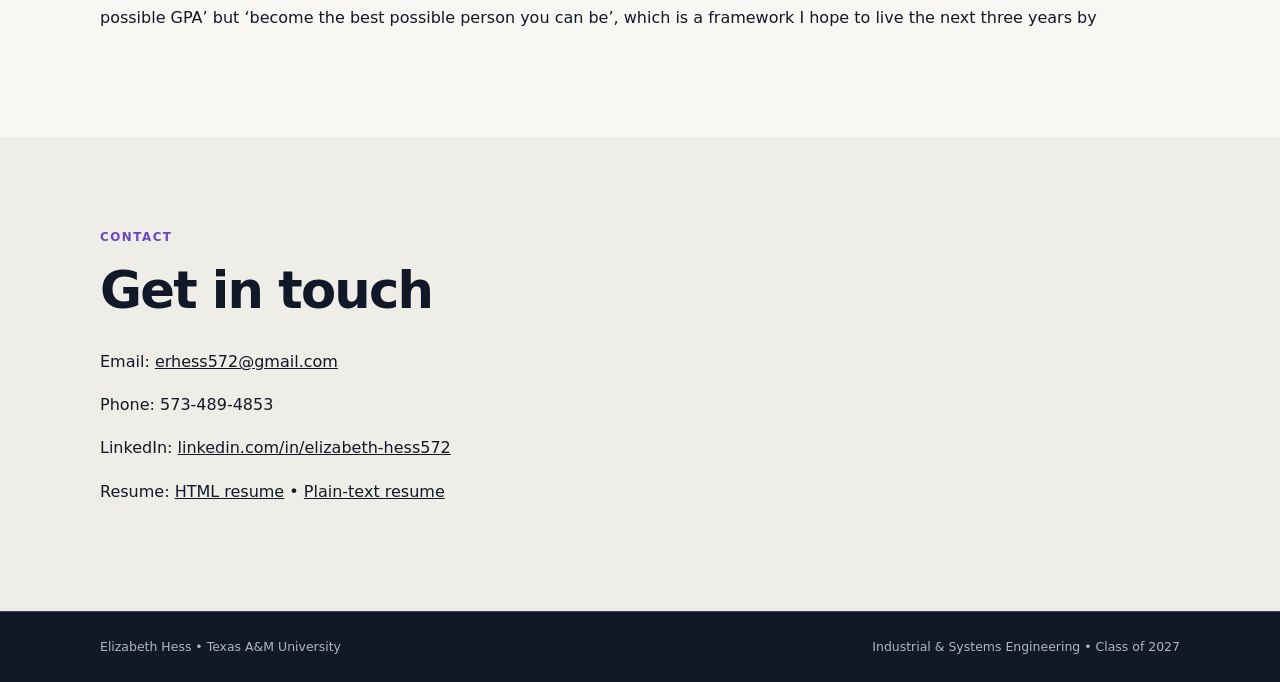
==== commit c189d813: "Apply requested content edits: update learning log, Mouse Factory responsibilities/KSAs/application/" ====
--- a/index.html
+++ b/index.html
@@ -107,8 +107,7 @@
           <h3>Learning log &amp; independent learning</h3>
           <ul style="color:#4d5964;">
             <li><strong>ASL (American Sign Language)</strong> — Studied independently to better communicate with deaf/hearing-impaired employees and improve inclusivity in management and teams.</li>
-            <li><strong>Independent reading</strong> — Pursuing statistics, systems thinking, and leadership resources to broaden technical and interpersonal skills.</li>
-            <li><strong>Current pursuits</strong> — Applying for research positions and internships that develop applied analytics and automation experience.</li>
+            <li><strong>Reading</strong> — reading classics, nonfiction and multicultural literature to develop my people skills and gain empathy.</li>
           </ul>
         </div>
       </div>
@@ -165,15 +164,15 @@
 
         <article>
           <h3>Mouse Factory — Process redesign & line balancing (academic project)</h3>
-          <p>Led a systems-design project simulating a small electronics assembly "Mouse Factory." Responsibilities included mapping current-state processes, conducting time studies, balancing assembly cells, redesigning layout, and piloting changes to reduce operator motion and cycle time.</p>
-          <p><strong>KSAs demonstrated</strong>:</p>
-          <ul>
-            <li>Process mapping & time studies</li>
-            <li>Line balancing and basic throughput simulation</li>
-            <li>Data-driven layout changes and pilot testing</li>
-          </ul>
-          <p><strong>Transfer / Application:</strong> Applied classroom learning (line balancing, process mapping) to a realistic assembly simulation and used data to reassign tasks across workstations.</p>
-          <p><strong>Reflection:</strong> The project showed how small layout and task-distribution changes can materially affect throughput and operator experience and informed how I approached workflow issues during my Amazon internship.</p>
+          <p>Responsibilities included mapping processes, conducting root-cause analysis, and finding practical improvements to reduce process variation.</p>
+          <p><strong>KSAs demonstrated</strong>:</p>
+          <ul>
+            <li>Data-driven analysis</li>
+            <li>Critical thinking</li>
+            <li>Knowledge of manufacturing processes</li>
+          </ul>
+          <p><strong>Application:</strong> Applied classroom learning to a realistic assembly simulation and used data to reassign tasks across workstations.</p>
+          <p><strong>Reflection:</strong> The project showed how small process changes can affect quality and informed how I approached workflow issues during my Amazon internship, using Pareto principles.</p>
         </article>
 
         <article>
@@ -228,13 +227,11 @@
         <p class="eyebrow">Growth</p>
         <h2>Growth</h2>
 
-        <p>I learn best by doing — getting my hands on a process, pulling the data, and testing small changes. Over the last two years I’ve studied ASL independently, read into statistics and systems thinking, and taken on projects that let me practice applied analytics and process design.</p>
-
-        <ul>
-          <li><strong>ASL</strong> — Independent study (May–Aug 2026): conversational practice to improve inclusivity in teams.</li>
-          <li><strong>Applied learning</strong> — Projects like the Mouse Factory and internship pilots where I collected data, ran time studies, and tested changes.</li>
-          <li><strong>Next steps</strong> — Join a research lab, pursue internships that blend automation and people-focused operations, and keep practicing ASL in real settings.</li>
-        </ul>
+        <p><strong>Strength — Tough conversations.</strong> Originally, this was a major weakness for me, but with real experience at Amazon and mentor feedback, I've been able to have productive conversations on delicate topics such as attendance.</p>
+
+        <p><strong>Strength — Integrity.</strong> I work hard and refuse to cut corners, even if it comes at a personal cost to me. While very simple, I think this ethic will set me apart in my career.</p>
+
+        <p><strong>Weakness — Collaboration tendencies.</strong> I struggle working collaboratively at times, wanting to have a hand in everything myself, and not trusting other people to do the best job. However, I am improving at this as I grow older and realize the truth in the old saying "no man is an island."</p>
 
       </div>
     </section>
